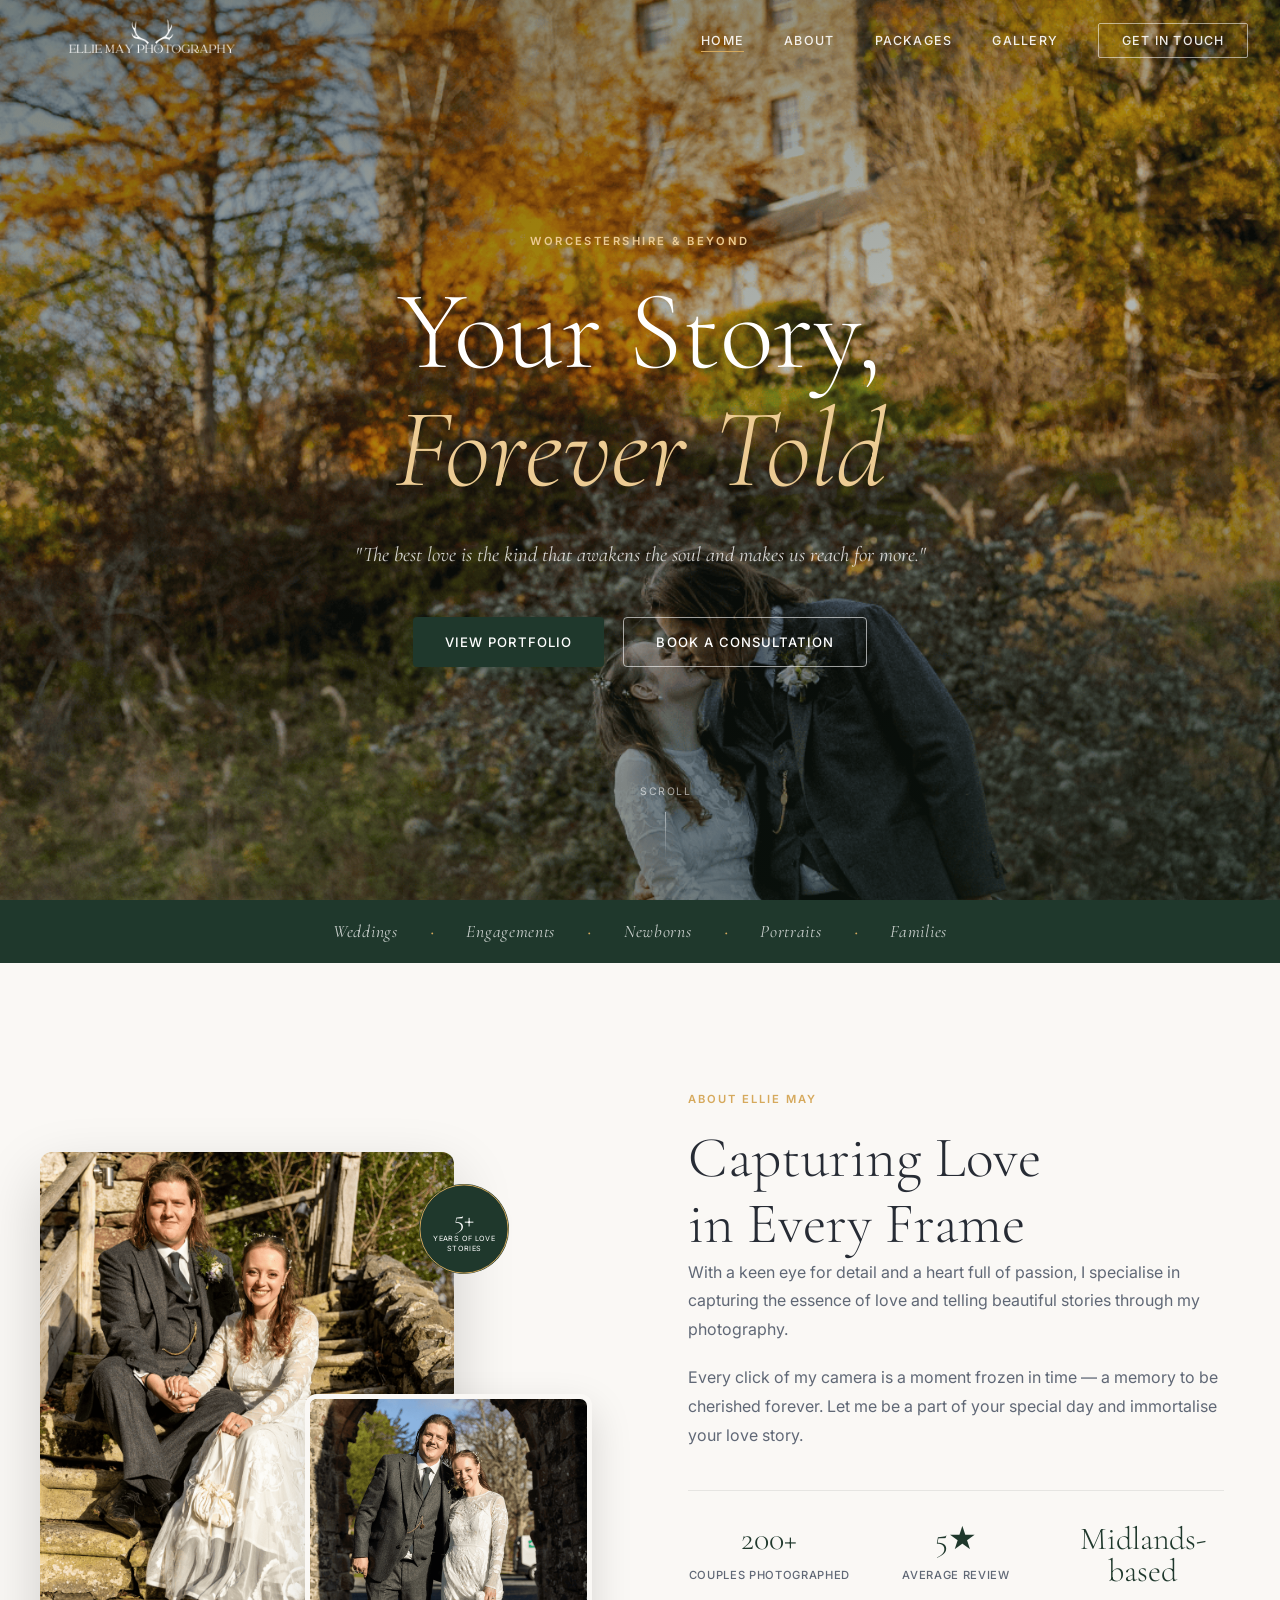
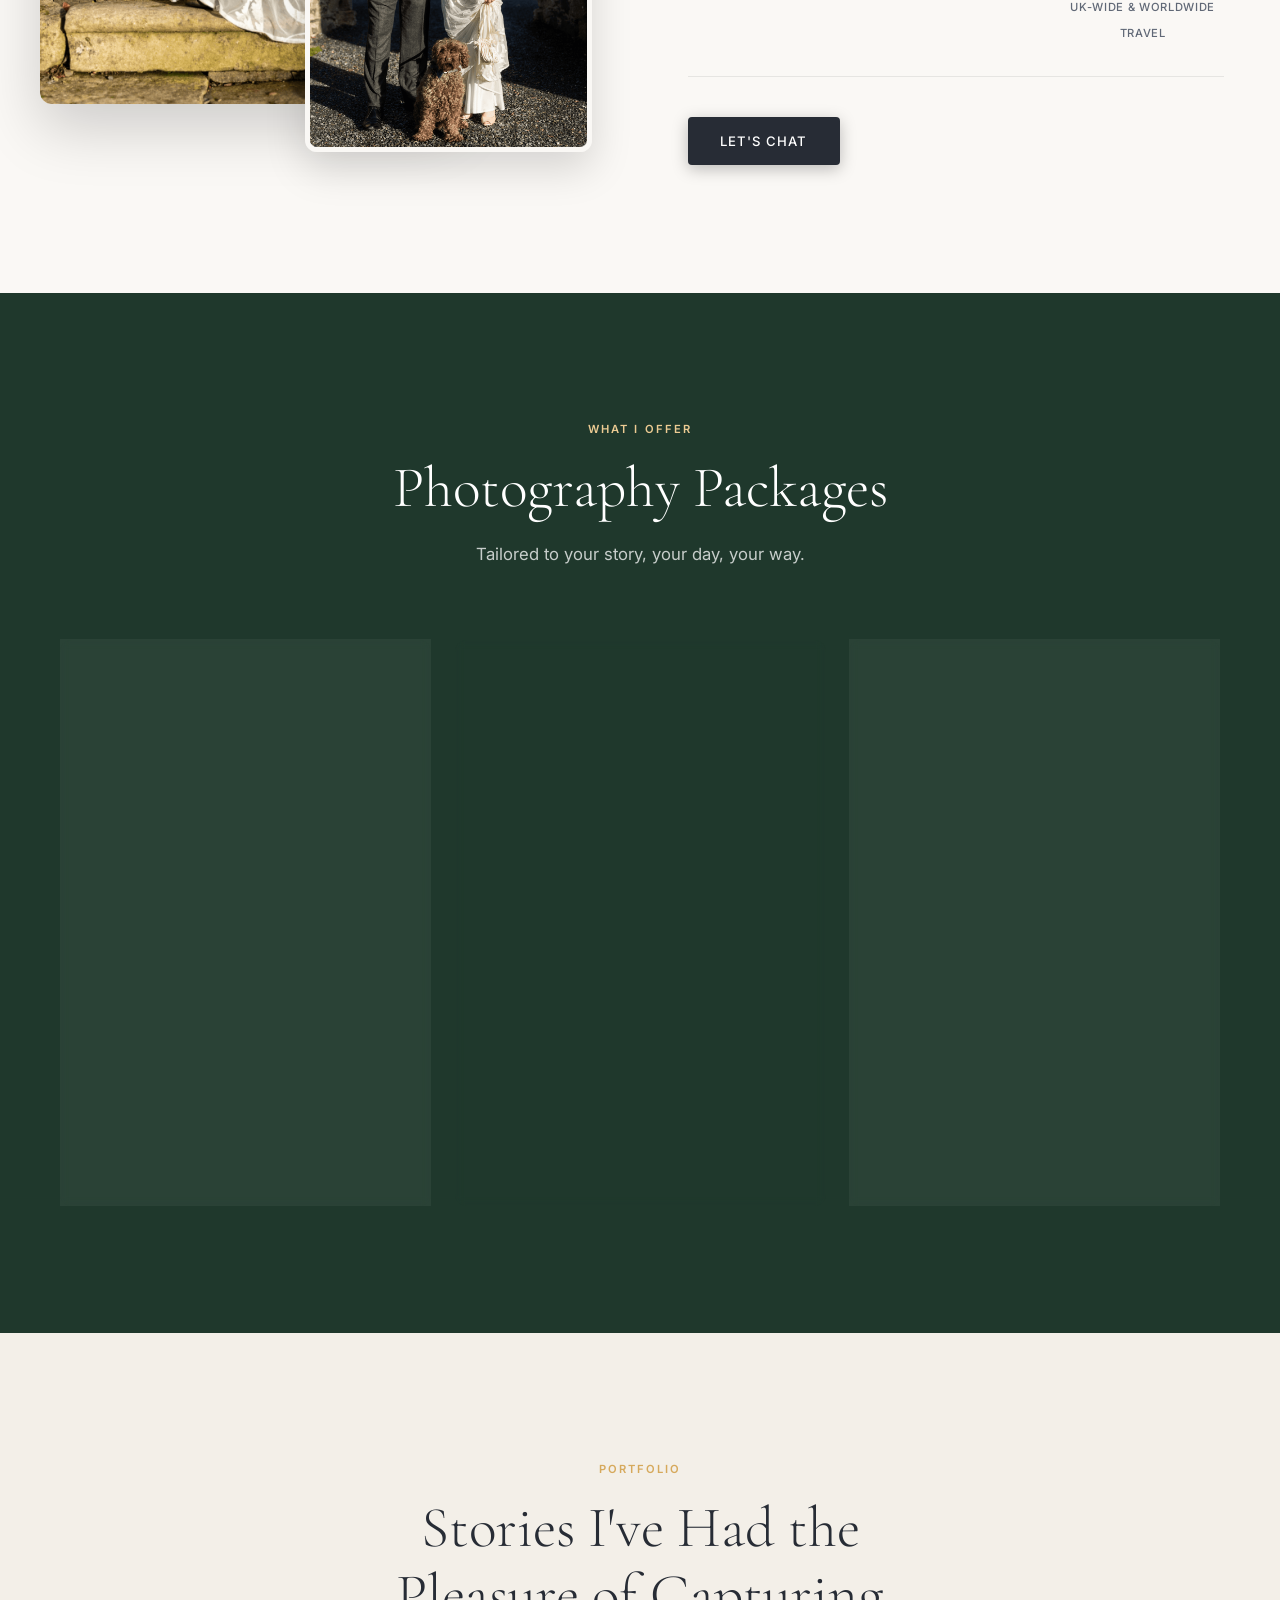
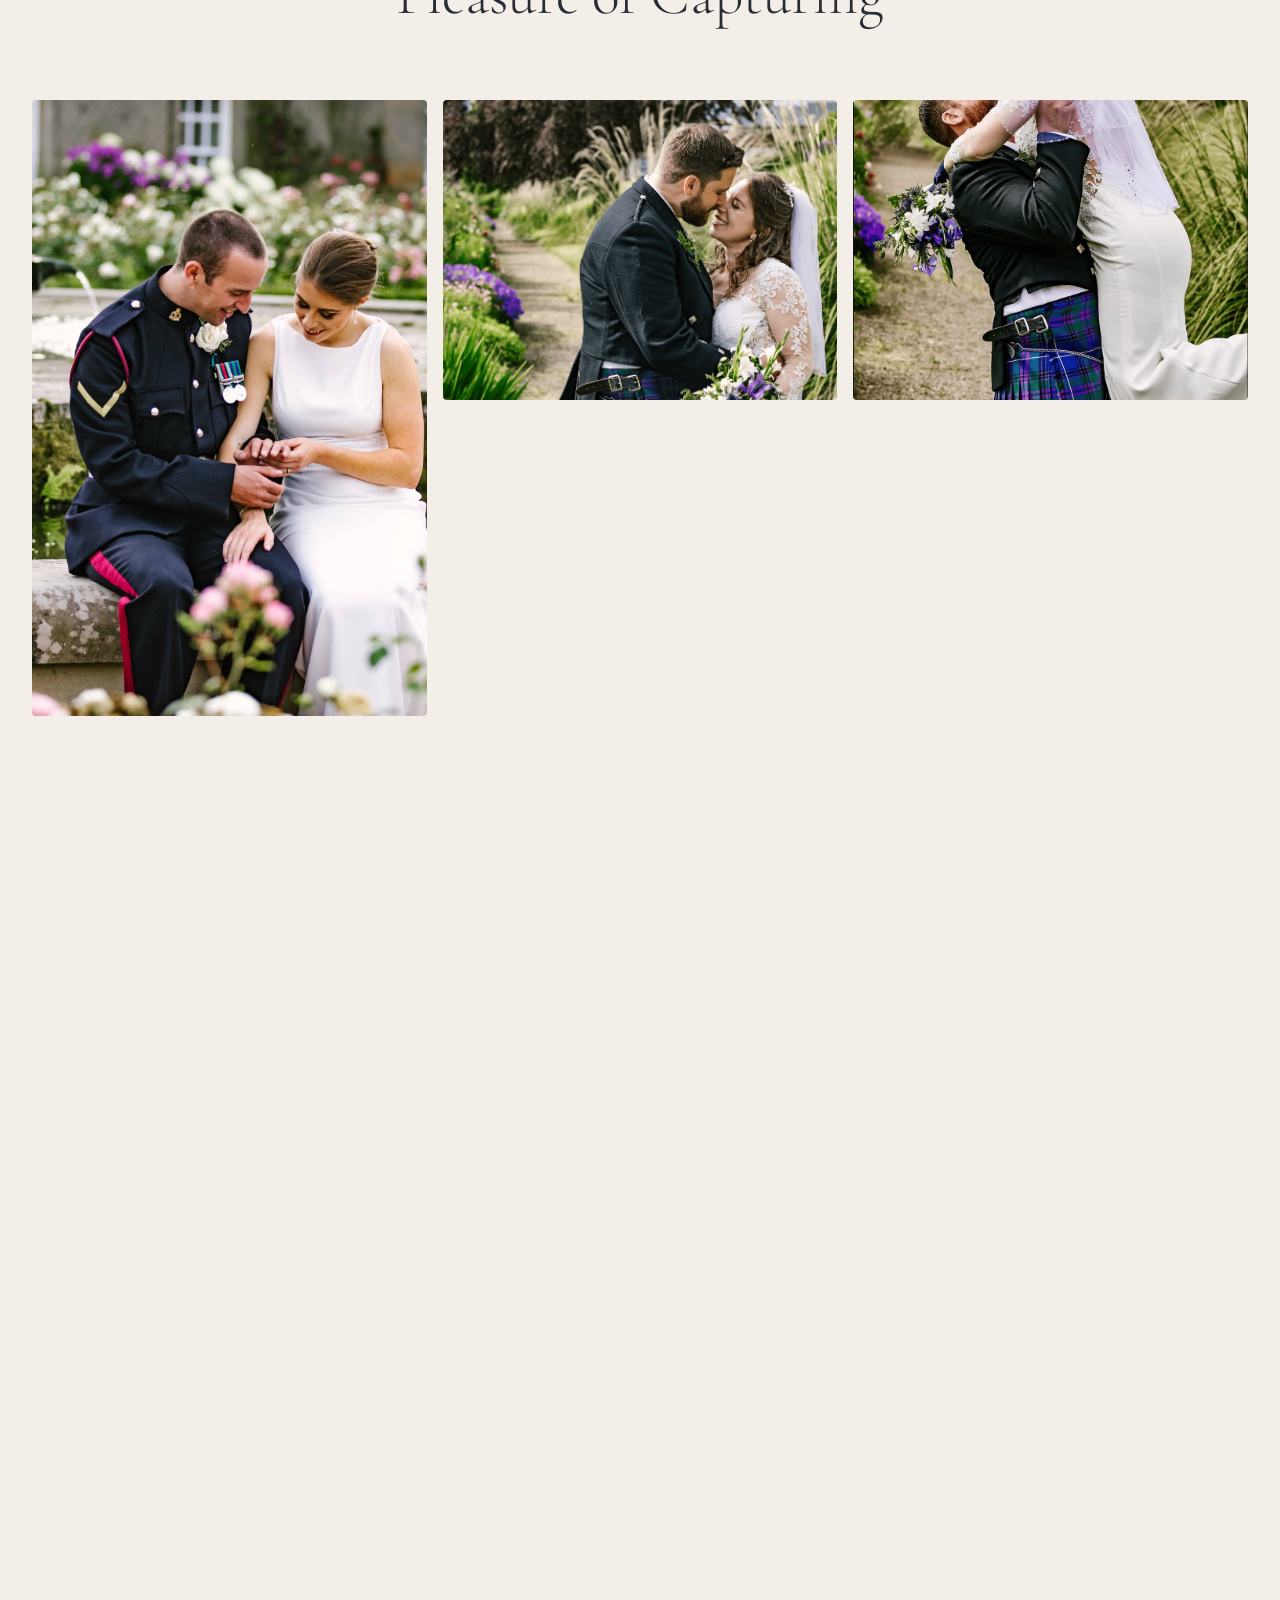
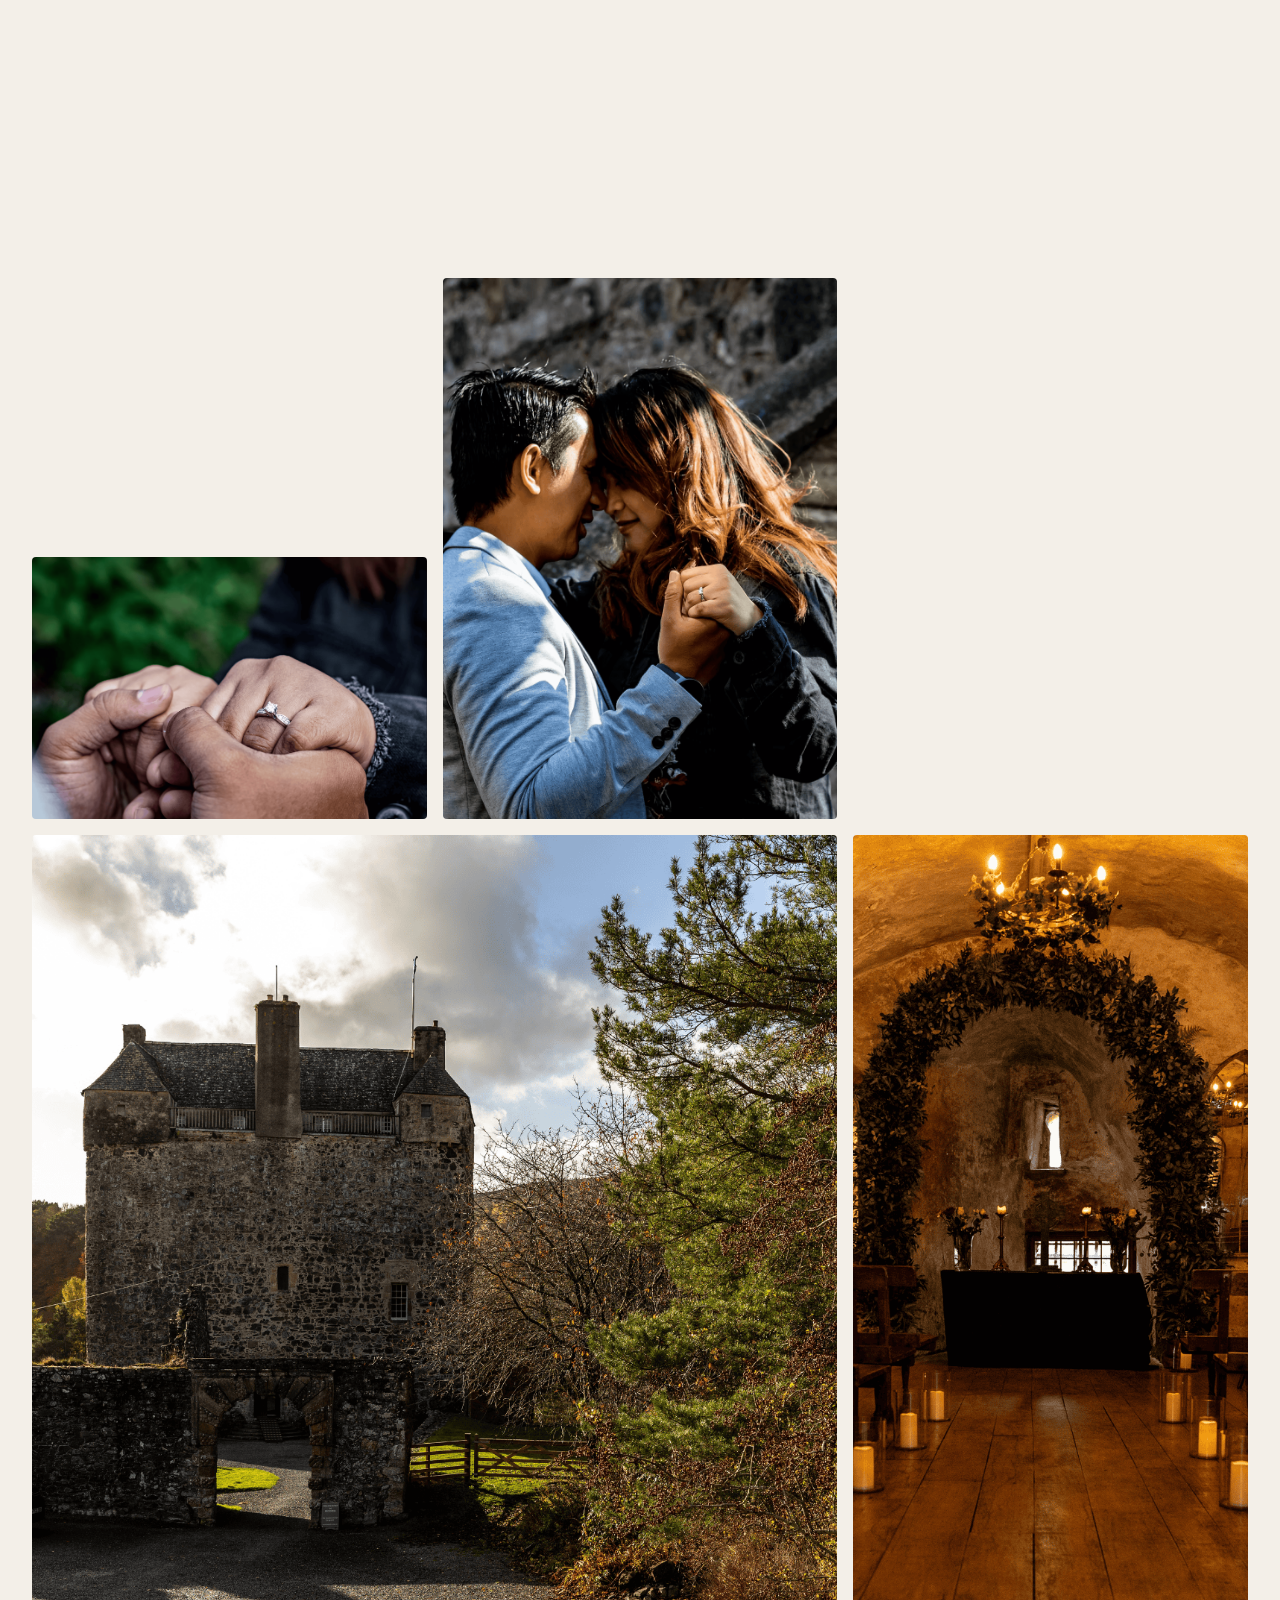
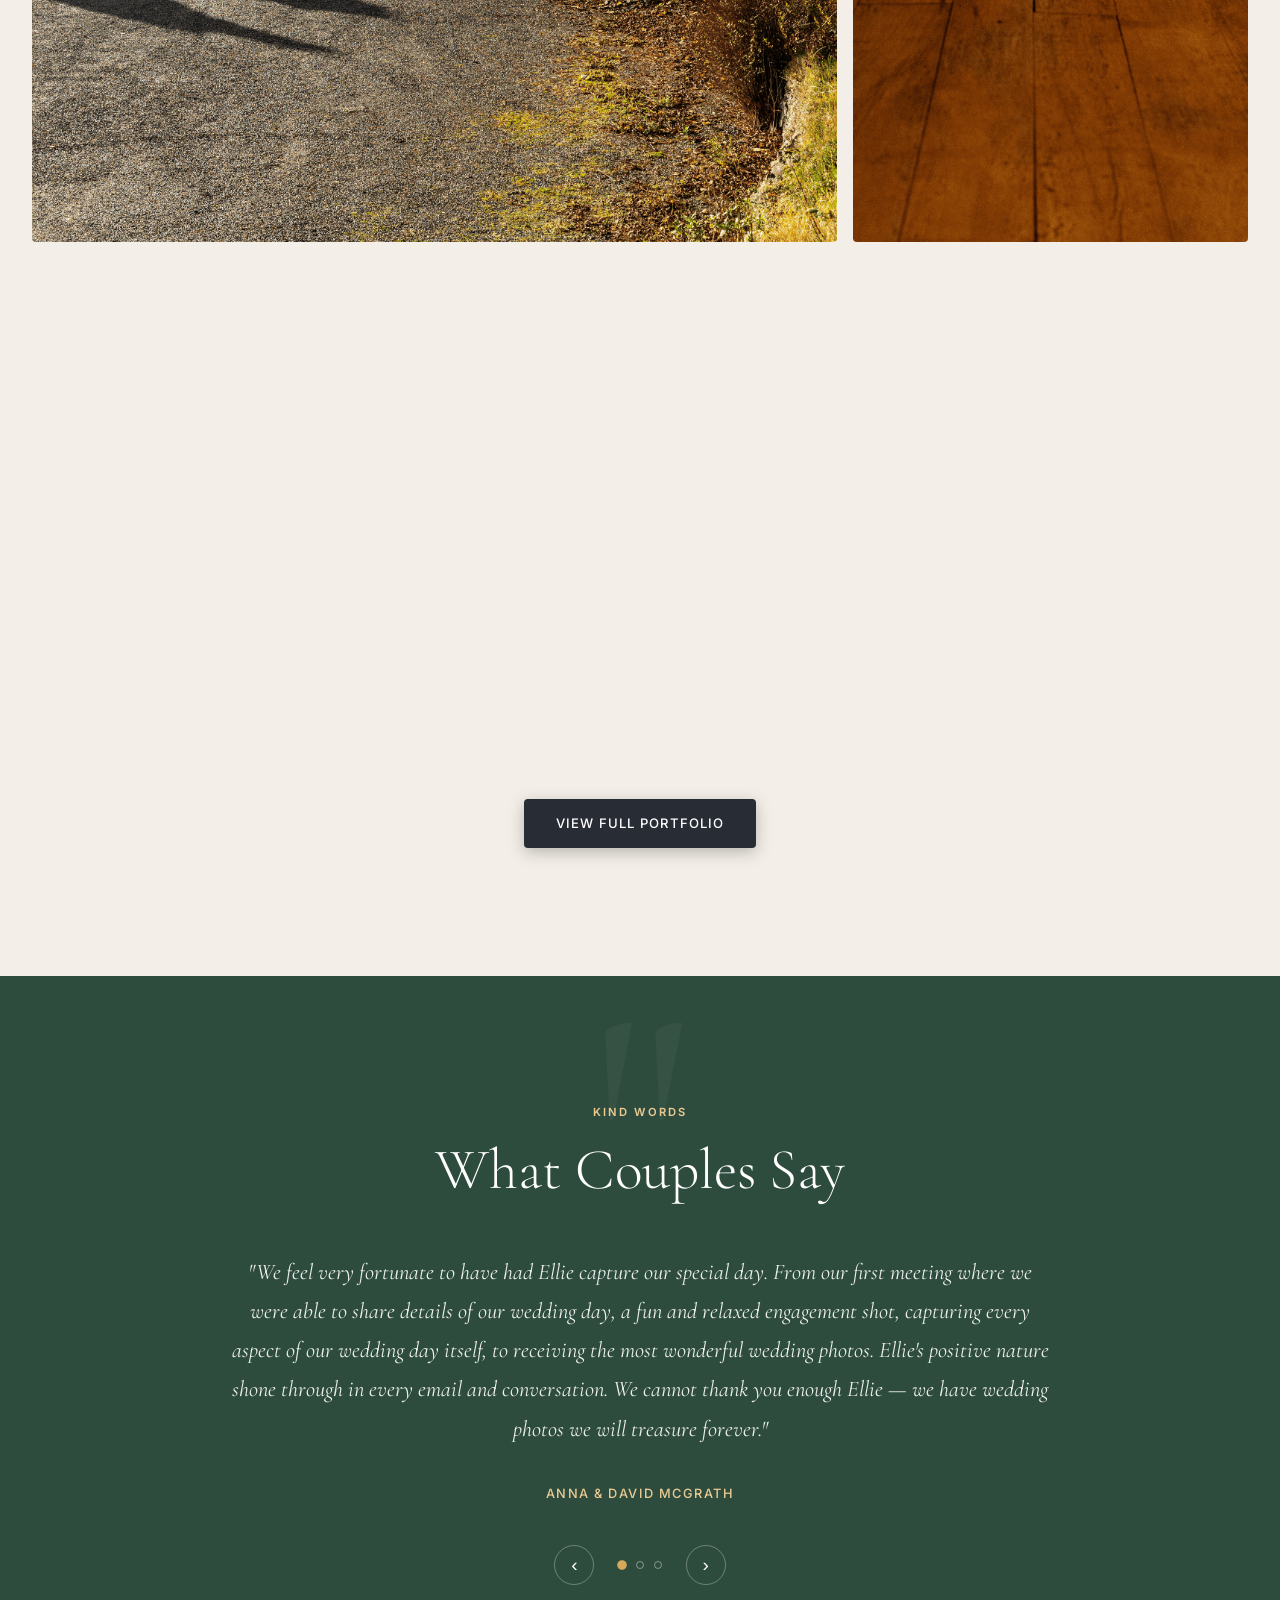
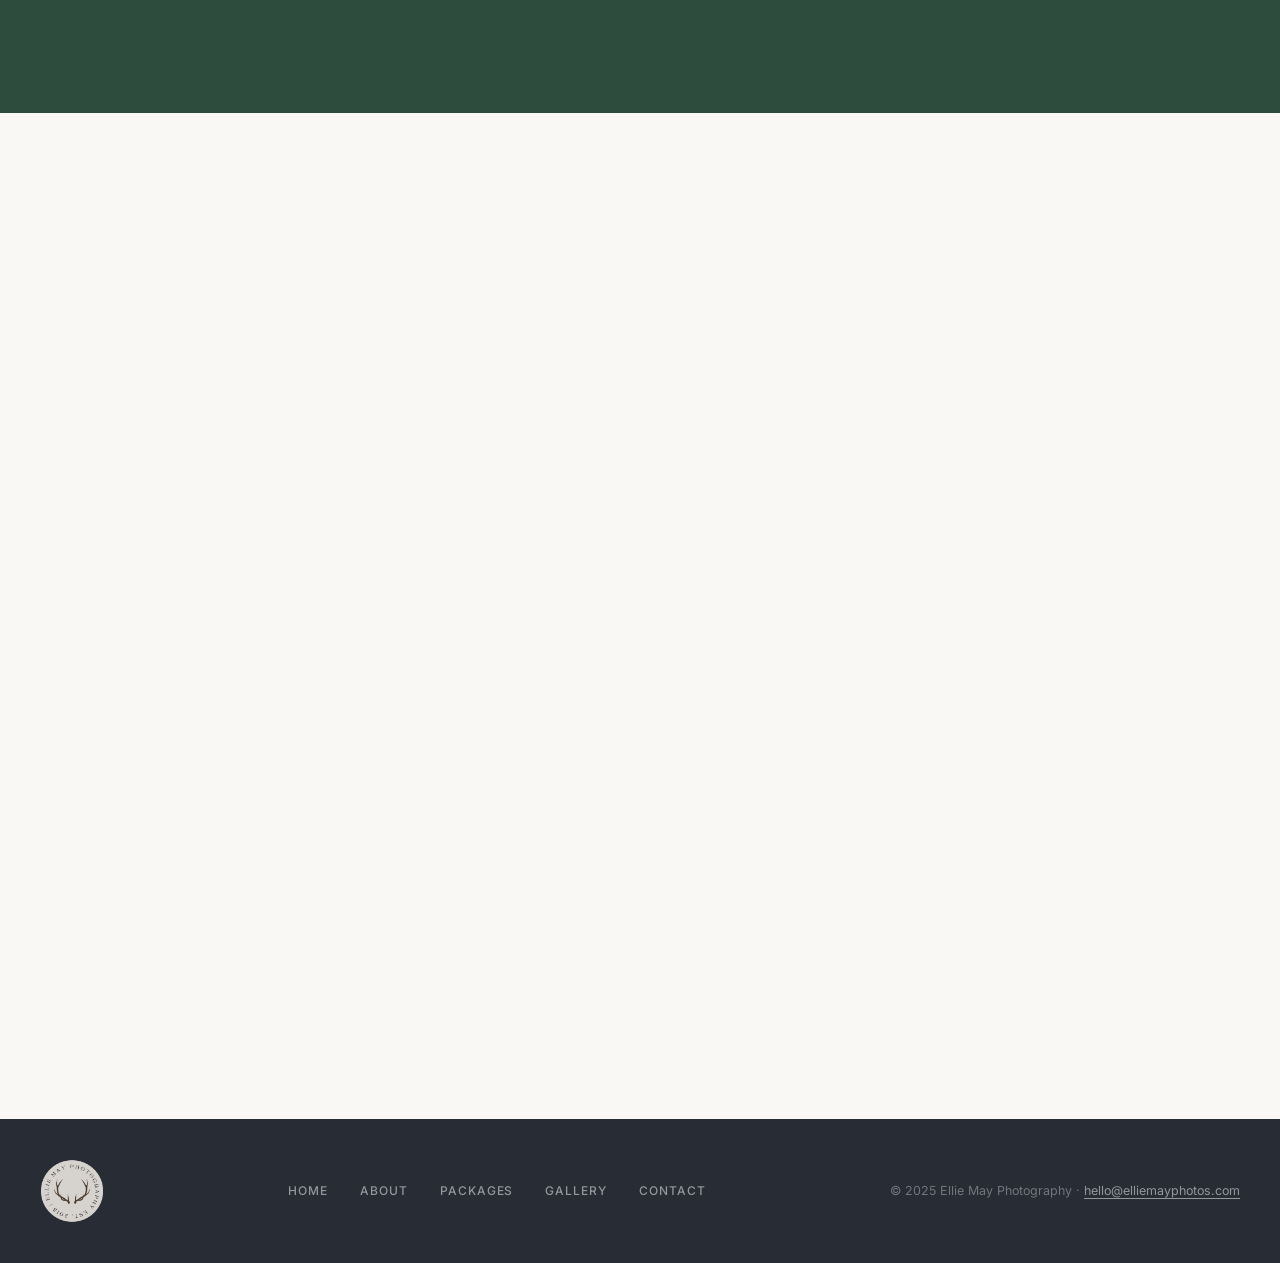
==== index.html @ e718e7f8 "Update location to Midlands-based, UK-wide and worldwide travel" ====
<!DOCTYPE html>
<html lang="en">
<head>
  <meta charset="UTF-8" />
  <meta name="viewport" content="width=device-width, initial-scale=1.0" />
  <title>Ellie May Photography | Wedding & Portrait Photographer</title>
  <meta name="description" content="Ellie May Photography — capturing timeless love stories across Worcestershire and beyond. Weddings, engagements, and newborn portraits." />
  <link rel="preconnect" href="https://fonts.googleapis.com" />
  <link rel="preconnect" href="https://fonts.gstatic.com" crossorigin />
  <link href="https://fonts.googleapis.com/css2?family=Cormorant+Garamond:ital,wght@0,300;0,400;0,500;0,600;1,300;1,400;1,600&family=Inter:wght@300;400;500;600&display=swap" rel="stylesheet" />
  <link rel="stylesheet" href="style.css" />
</head>
<body>

  <!-- ─── NAVIGATION ─────────────────────────────────────── -->
  <header class="nav-header" id="top">
    <nav class="nav-container">
      <div class="nav-logo">
        <img src="Images/ellie may photography (1).png" alt="Ellie May Photography" class="nav-logo-img" />
      </div>
      <button class="nav-toggle" id="nav-toggle" aria-label="Toggle navigation">
        <span></span><span></span><span></span>
      </button>
      <ul class="nav-links" id="nav-links">
        <li><a href="#home" class="nav-link active">Home</a></li>
        <li><a href="#about" class="nav-link">About</a></li>
        <li><a href="#packages" class="nav-link">Packages</a></li>
        <li><a href="#gallery" class="nav-link">Gallery</a></li>
        <li><a href="#contact" class="nav-link nav-cta">Get in Touch</a></li>
      </ul>
    </nav>
  </header>

  <!-- ─── HERO ──────────────────────────────────────────── -->
  <section class="hero" id="home">
    <div class="hero-image-wrap">
      <img src="Images/4.png" alt="Bride and groom sharing a kiss in front of a Worcestershire manor in autumn" class="hero-img" />
      <div class="hero-overlay"></div>
    </div>
    <div class="hero-content">
      <p class="hero-eyebrow">Worcestershire & Beyond</p>
      <h1 class="hero-title">Your Story,<br /><em>Forever Told</em></h1>
      <p class="hero-sub">"The best love is the kind that awakens the soul and makes us reach for more."</p>
      <div class="hero-actions">
        <a href="#gallery" class="btn btn-primary" id="hero-gallery-btn">View Portfolio</a>
        <a href="#contact" class="btn btn-ghost" id="hero-contact-btn">Book a Consultation</a>
      </div>
    </div>
    <div class="hero-scroll-hint" aria-hidden="true">
      <span>scroll</span>
      <div class="scroll-line"></div>
    </div>
  </section>

  <!-- ─── INTRO STRIP ────────────────────────────────────── -->
  <section class="intro-strip">
    <div class="intro-strip-inner">
      <span>Weddings</span>
      <span class="dot" aria-hidden="true">·</span>
      <span>Engagements</span>
      <span class="dot" aria-hidden="true">·</span>
      <span>Newborns</span>
      <span class="dot" aria-hidden="true">·</span>
      <span>Portraits</span>
      <span class="dot" aria-hidden="true">·</span>
      <span>Families</span>
    </div>
  </section>

  <!-- ─── ABOUT ─────────────────────────────────────────── -->
  <section class="about" id="about">
    <div class="about-grid">
      <div class="about-images">
        <div class="about-img-primary">
          <img src="Images/1.png" alt="Bride and groom sitting on rustic stone steps" />
        </div>
        <div class="about-img-secondary">
          <img src="Images/6.png" alt="Bride and groom with their dog under a stone arch" />
        </div>
        <div class="about-badge">
          <svg viewBox="0 0 100 100" class="badge-ring"><circle cx="50" cy="50" r="45" fill="none" stroke="currentColor" stroke-width="1"/></svg>
          <span class="badge-num">5+</span>
          <span class="badge-label">Years of Love Stories</span>
        </div>
      </div>
      <div class="about-text">
        <p class="section-label">About Ellie May</p>
        <h2 class="section-title">Capturing Love<br />in Every Frame</h2>
        <p class="body-text">With a keen eye for detail and a heart full of passion, I specialise in capturing the essence of love and telling beautiful stories through my photography.</p>
        <p class="body-text">Every click of my camera is a moment frozen in time — a memory to be cherished forever. Let me be a part of your special day and immortalise your love story.</p>
        <div class="about-stats">
          <div class="stat">
            <span class="stat-num">200+</span>
            <span class="stat-label">Couples Photographed</span>
          </div>
          <div class="stat">
            <span class="stat-num">5★</span>
            <span class="stat-label">Average Review</span>
          </div>
          <div class="stat">
            <span class="stat-num">Midlands-based</span>
            <span class="stat-label">UK-wide & Worldwide Travel</span>
          </div>
        </div>
        <a href="#contact" class="btn btn-dark" id="about-contact-btn">Let's Chat</a>
      </div>
    </div>
  </section>

  <!-- ─── PACKAGES ──────────────────────────────────────── -->
  <section class="packages" id="packages">
    <div class="section-header">
      <p class="section-label light">What I Offer</p>
      <h2 class="section-title light">Photography Packages</h2>
      <p class="section-sub light">Tailored to your story, your day, your way.</p>
    </div>
    <div class="packages-grid">
      <div class="package-card" id="pkg-elopement">
        <div class="pkg-icon">💍</div>
        <h3 class="pkg-title">Elopement</h3>
        <p class="pkg-desc">Intimate, adventurous, and entirely yours. Perfect for small ceremonies and micro-weddings.</p>
        <ul class="pkg-list">
          <li>Up to 4 hours coverage</li>
          <li>100+ edited images</li>
          <li>Private online gallery</li>
          <li>Print release included</li>
        </ul>
        <a href="#contact" class="btn btn-outline pkg-btn">Enquire Now</a>
      </div>
      <div class="package-card featured" id="pkg-wedding">
        <div class="pkg-badge">Most Popular</div>
        <div class="pkg-icon">💒</div>
        <h3 class="pkg-title">Full Day Wedding</h3>
        <p class="pkg-desc">From getting ready to first dance — I'll be there to capture every precious moment.</p>
        <ul class="pkg-list">
          <li>Full day coverage (8–10 hrs)</li>
          <li>400+ edited images</li>
          <li>Engagement shoot included</li>
          <li>Premium online gallery</li>
          <li>Print release included</li>
        </ul>
        <a href="#contact" class="btn btn-primary pkg-btn">Enquire Now</a>
      </div>
      <div class="package-card" id="pkg-portrait">
        <div class="pkg-icon">🌿</div>
        <h3 class="pkg-title">Portraits & Families</h3>
        <p class="pkg-desc">Engagements, newborns, family sessions — celebrating life's most beautiful chapters.</p>
        <ul class="pkg-list">
          <li>1–2 hour session</li>
          <li>60+ edited images</li>
          <li>Private online gallery</li>
          <li>Print release included</li>
        </ul>
        <a href="#contact" class="btn btn-outline pkg-btn">Enquire Now</a>
      </div>
    </div>
  </section>

  <!-- ─── GALLERY ───────────────────────────────────────── -->
  <section class="gallery-section" id="gallery">
    <div class="section-header">
      <p class="section-label">Portfolio</p>
      <h2 class="section-title">Stories I've Had the<br />Pleasure of Capturing</h2>
    </div>
    <div class="gallery-grid">
      <div class="gallery-item tall" id="gal-1">
        <img src="Images/Anna and David-1228.jpg" alt="Anna &amp; David — Military wedding by rose garden fountain" loading="lazy" />
        <div class="gallery-overlay">
          <span class="gallery-category">Wedding</span>
          <p class="gallery-name">Anna &amp; David</p>
        </div>
      </div>
      <div class="gallery-item" id="gal-2">
        <img src="Images/Screenshot 2026-06-08 at 13.05.10.png" alt="Bride and groom sharing a tender moment in a Scottish flower garden" loading="lazy" />
        <div class="gallery-overlay">
          <span class="gallery-category">Wedding</span>
          <p class="gallery-name">Scottish Garden</p>
        </div>
      </div>
      <div class="gallery-item" id="gal-3">
        <img src="Images/Screenshot 2026-06-08 at 13.05.45.png" alt="Groom in tartan kilt lifts bride for a kiss along a garden path" loading="lazy" />
        <div class="gallery-overlay">
          <span class="gallery-category">Wedding</span>
          <p class="gallery-name">Scottish Kilt Wedding</p>
        </div>
      </div>
      <div class="gallery-item wide" id="gal-4">
        <img src="Images/Screenshot 2026-06-08 at 13.01.54_1.png" alt="Military bride and groom walk through a bubble send-off surrounded by cheering guests" loading="lazy" />
        <div class="gallery-overlay">
          <span class="gallery-category">Wedding</span>
          <p class="gallery-name">The Grand Exit</p>
        </div>
      </div>
      <div class="gallery-item" id="gal-5">
        <img src="Images/Screenshot 2026-06-08 at 13.05.37.png" alt="Military groom kisses bride against a sandstone pillar" loading="lazy" />
        <div class="gallery-overlay">
          <span class="gallery-category">Wedding</span>
          <p class="gallery-name">First Kiss</p>
        </div>
      </div>
      <div class="gallery-item tall" id="gal-7">
        <img src="Images/Screenshot 2026-06-08 at 13.06.15.png" alt="Bride and groom share a laugh in a rustic bohemian outdoor venue" loading="lazy" />
        <div class="gallery-overlay">
          <span class="gallery-category">Wedding</span>
          <p class="gallery-name">Bohemian Celebration</p>
        </div>
      </div>
      <div class="gallery-item" id="gal-8">
        <img src="Images/Screenshot 2026-06-08 at 13.05.00.png" alt="Couple embracing and laughing together on a sunny coastal beach" loading="lazy" />
        <div class="gallery-overlay">
          <span class="gallery-category">Engagement</span>
          <p class="gallery-name">Beach Shoot</p>
        </div>
      </div>
      <div class="gallery-item" id="gal-9">
        <img src="Images/Screenshot 2026-06-08 at 13.05.23.png" alt="Couple sitting together laughing in purple Scottish heather on a hillside" loading="lazy" />
        <div class="gallery-overlay">
          <span class="gallery-category">Engagement</span>
          <p class="gallery-name">Highland Heather</p>
        </div>
      </div>
      <div class="gallery-item wide" id="gal-10">
        <img src="Images/Screenshot 2026-06-08 at 13.06.42.png" alt="Grand baroque manor house with blue shutters and ornate stone arches" loading="lazy" />
        <div class="gallery-overlay">
          <span class="gallery-category">Venue</span>
          <p class="gallery-name">Mediterranean Manor</p>
        </div>
      </div>
      <div class="gallery-item" id="gal-11">
        <img src="Images/Screenshot 2026-06-08 at 13.06.53.png" alt="Smiling bride and groom posing together by an ornate stone fountain" loading="lazy" />
        <div class="gallery-overlay">
          <span class="gallery-category">Wedding</span>
          <p class="gallery-name">Destination Wedding</p>
        </div>
      </div>
      <div class="gallery-item" id="gal-12">
        <img src="Images/Screenshot 2026-06-08 at 13.05.59.png" alt="Couple sitting close together in golden meadow grass at sunset" loading="lazy" />
        <div class="gallery-overlay">
          <span class="gallery-category">Engagement</span>
          <p class="gallery-name">Golden Hour</p>
        </div>
      </div>
      <div class="gallery-item tall" id="gal-13">
        <img src="Images/Screenshot 2026-06-08 at 13.06.22.png" alt="Engaged couple close together in front of ancient castle stonework" loading="lazy" />
        <div class="gallery-overlay">
          <span class="gallery-category">Engagement</span>
          <p class="gallery-name">Castle Engagement</p>
        </div>
      </div>
      <div class="gallery-item" id="gal-14">
        <img src="Images/Anna and David-1241.jpg" alt="Close-up of bride and groom's hands and wedding rings — military wedding" loading="lazy" />
        <div class="gallery-overlay">
          <span class="gallery-category">Details</span>
          <p class="gallery-name">Anna &amp; David — The Rings</p>
        </div>
      </div>
      <div class="gallery-item" id="gal-15">
        <img src="Images/Screenshot 2026-06-08 at 13.06.35.png" alt="Close-up of couple holding hands with a sparkling diamond engagement ring" loading="lazy" />
        <div class="gallery-overlay">
          <span class="gallery-category">Details</span>
          <p class="gallery-name">The Ring</p>
        </div>
      </div>
      <div class="gallery-item wide" id="gal-16">
        <img src="Images/7.png" alt="Scottish castle surrounded by autumn woodland in soft golden light" loading="lazy" />
        <div class="gallery-overlay">
          <span class="gallery-category">Venue</span>
          <p class="gallery-name">Scottish Castle</p>
        </div>
      </div>
      <div class="gallery-item" id="gal-17">
        <img src="Images/5.png" alt="Candlelit ceremony hall with stone vaulted ceiling and flower arrangements" loading="lazy" />
        <div class="gallery-overlay">
          <span class="gallery-category">Venue</span>
          <p class="gallery-name">Castle Ceremony</p>
        </div>
      </div>
      <div class="gallery-item" id="gal-18">
        <img src="Images/3.png" alt="Tiered wedding cake decorated with fresh flowers and greenery" loading="lazy" />
        <div class="gallery-overlay">
          <span class="gallery-category">Details</span>
          <p class="gallery-name">Wedding Cake</p>
        </div>
      </div>
      <div class="gallery-item" id="gal-19">
        <img src="Images/2.png" alt="Bride's lace wedding dress hanging in a warmly-lit room" loading="lazy" />
        <div class="gallery-overlay">
          <span class="gallery-category">Details</span>
          <p class="gallery-name">The Dress</p>
        </div>
      </div>
      <div class="gallery-item" id="gal-20">
        <img src="Images/Anna and David-0698.jpg" alt="Anna &amp; David — military wedding bridal bouquet detail" loading="lazy" />
        <div class="gallery-overlay">
          <span class="gallery-category">Details</span>
          <p class="gallery-name">Anna &amp; David</p>
        </div>
      </div>
    </div>
    <div class="gallery-cta">
      <a href="#contact" class="btn btn-dark" id="gallery-cta-btn">View Full Portfolio</a>
    </div>
  </section>

  <!-- ─── TESTIMONIALS ──────────────────────────────────── -->
  <section class="testimonials" id="testimonials">
    <div class="testimonials-inner">
      <p class="section-label light">Kind Words</p>
      <h2 class="section-title light">What Couples Say</h2>
      <div class="testimonial-track" id="testimonial-track">
        <div class="testimonial-slide active" id="testimonial-1">
          <blockquote>
            "We feel very fortunate to have had Ellie capture our special day. From our first meeting where we were able to share details of our wedding day, a fun and relaxed engagement shot, capturing every aspect of our wedding day itself, to receiving the most wonderful wedding photos. Ellie's positive nature shone through in every email and conversation. We cannot thank you enough Ellie — we have wedding photos we will treasure forever."
          </blockquote>
          <cite>Anna &amp; David McGrath</cite>
        </div>
        <div class="testimonial-slide" id="testimonial-2">
          <blockquote>
            "Amazing photos taken on our wedding day! Ellie made us feel so comfortable in front of the camera and the results were absolutely stunning. Every shot was perfectly captured with such talent and care."
          </blockquote>
          <cite>Charlotte &amp; Mark Peskett</cite>
        </div>
        <div class="testimonial-slide" id="testimonial-3">
          <blockquote>
            "Ellie was absolutely wonderful to work with. She captured our engagement session beautifully and had such a natural ability to make us feel relaxed and at ease. The photos were breathtaking!"
          </blockquote>
          <cite>Mario &amp; Diana</cite>
        </div>
      </div>
      <div class="testimonial-controls">
        <button class="t-btn" id="t-prev" aria-label="Previous testimonial">‹</button>
        <div class="t-dots">
          <button class="t-dot active" id="dot-0" aria-label="Testimonial 1"></button>
          <button class="t-dot" id="dot-1" aria-label="Testimonial 2"></button>
          <button class="t-dot" id="dot-2" aria-label="Testimonial 3"></button>
        </div>
        <button class="t-btn" id="t-next" aria-label="Next testimonial">›</button>
      </div>
    </div>
  </section>

  <!-- ─── CONTACT ───────────────────────────────────────── -->
  <section class="contact" id="contact">
    <div class="contact-grid">
      <div class="contact-info">
        <p class="section-label">Get in Touch</p>
        <h2 class="section-title">Let's Create<br />Something Beautiful</h2>
        <p class="body-text">Whether you're planning your dream wedding, an intimate elopement, or a family portrait session, I'd love to hear from you. Drop me a message and let's start planning.</p>
        <div class="contact-details">
          <a href="mailto:hello@elliemayphotos.com" class="contact-item" id="contact-email">
            <span class="contact-icon">✉</span>
            hello@elliemayphotos.com
          </a>
          <a href="tel:07579032450" class="contact-item" id="contact-phone">
            <span class="contact-icon">✆</span>
            07579 032 450
          </a>
          <div class="contact-item">
            <span class="contact-icon">◎</span>
            Midlands-based · Covering all of the UK · Available to travel worldwide
          </div>
        </div>
        <div class="social-links">
          <a href="#" class="social-link" id="social-instagram" aria-label="Instagram">
            <svg viewBox="0 0 24 24" fill="none" stroke="currentColor" stroke-width="1.5"><rect x="2" y="2" width="20" height="20" rx="5"/><circle cx="12" cy="12" r="5"/><circle cx="17.5" cy="6.5" r="1" fill="currentColor" stroke="none"/></svg>
          </a>
          <a href="#" class="social-link" id="social-facebook" aria-label="Facebook">
            <svg viewBox="0 0 24 24" fill="none" stroke="currentColor" stroke-width="1.5"><path d="M18 2h-3a5 5 0 0 0-5 5v3H7v4h3v8h4v-8h3l1-4h-4V7a1 1 0 0 1 1-1h3z"/></svg>
          </a>
        </div>
      </div>
      <div data-fs-success class="fs-success">
        <div class="fs-success-icon">✓</div>
        <h3 class="fs-success-title">Message Received!</h3>
        <p class="fs-success-msg">Thank you for getting in touch — I'll be back to you within 48 hours. Can't wait to hear about your day!</p>
      </div>
      <div data-fs-error class="fs-error-global"></div>

      <form class="contact-form" id="contact-form">
        <div class="form-row">
          <div class="form-group">
            <label for="first-name">First Name</label>
            <input type="text" id="first-name" name="first-name" placeholder="Ellie" required data-fs-field />
          </div>
          <div class="form-group">
            <label for="last-name">Last Name</label>
            <input type="text" id="last-name" name="last-name" placeholder="May" required data-fs-field />
          </div>
        </div>
        <div class="form-group">
          <label for="email">Email Address</label>
          <input type="email" id="email" name="email" placeholder="hello@yourname.com" required data-fs-field />
          <span data-fs-error="email" class="fs-field-error"></span>
        </div>
        <div class="form-group">
          <label for="shoot-type">What are you looking for?</label>
          <select id="shoot-type" name="shoot-type">
            <option value="">Select a package…</option>
            <option value="wedding">Wedding Photography</option>
            <option value="elopement">Elopement</option>
            <option value="engagement">Engagement Shoot</option>
            <option value="newborn">Newborn / Family</option>
            <option value="portrait">Portraits</option>
          </select>
        </div>
        <div class="form-group">
          <label for="date">Wedding / Session Date</label>
          <input type="date" id="date" name="date" />
        </div>
        <div class="form-group">
          <label for="message">Tell me about your day</label>
          <textarea id="message" name="message" rows="5" placeholder="Tell me about your vision, venue, and anything else you'd like me to know…" data-fs-field></textarea>
          <span data-fs-error="message" class="fs-field-error"></span>
        </div>
        <button type="submit" class="btn btn-primary full-width" id="submit-btn" data-fs-submit-btn>Send Message</button>
      </form>
    </div>
  </section>

  <!-- ─── FOOTER ────────────────────────────────────────── -->
  <footer class="footer">
    <div class="footer-inner">
      <div class="footer-logo">
        <img src="Images/Ellie-May-Photos-Logo-Circle.png" alt="Ellie May Photography" class="footer-logo-img" />
      </div>
      <nav class="footer-nav" aria-label="Footer navigation">
        <a href="#home">Home</a>
        <a href="#about">About</a>
        <a href="#packages">Packages</a>
        <a href="#gallery">Gallery</a>
        <a href="#contact">Contact</a>
      </nav>
      <p class="footer-copy">© 2025 Ellie May Photography · <a href="mailto:hello@elliemayphotos.com">hello@elliemayphotos.com</a></p>
    </div>
  </footer>

  <script src="main.js"></script>


</body>
</html>
---- style.css ----
/* ═══════════════════════════════════════════════════════
   ELLIE MAY PHOTOGRAPHY — MODERNISED DESIGN
   Design System & Styles
═══════════════════════════════════════════════════════ */

/* ─── DESIGN TOKENS ────────────────────────────────────── */
:root {
  --forest:      hsl(152, 29%, 17%);   /* Deep forest green */
  --forest-mid:  hsl(152, 25%, 24%);
  --forest-light:hsl(152, 20%, 32%);
  --cream:       hsl(42, 35%, 97%);
  --cream-warm:  hsl(38, 30%, 93%);
  --blush:       hsl(10, 35%, 88%);
  --gold:        hsl(38, 60%, 60%);
  --gold-light:  hsl(38, 70%, 75%);
  --charcoal:    hsl(220, 15%, 18%);
  --text-main:   hsl(220, 12%, 22%);
  --text-soft:   hsl(220, 10%, 42%);
  --white:       #ffffff;
  
  --font-serif: 'Cormorant Garamond', Georgia, serif;
  --font-sans:  'Inter', system-ui, sans-serif;
  
  --ease-smooth: cubic-bezier(0.4, 0, 0.2, 1);
  --ease-bounce: cubic-bezier(0.34, 1.56, 0.64, 1);
  
  --nav-h: 80px;
  --radius: 4px;
  --radius-lg: 12px;
}

/* ─── RESET & BASE ──────────────────────────────────────── */
*, *::before, *::after { box-sizing: border-box; margin: 0; padding: 0; }

html {
  scroll-behavior: smooth;
  font-size: 16px;
}

body {
  font-family: var(--font-sans);
  color: var(--text-main);
  background: var(--cream);
  overflow-x: hidden;
  line-height: 1.6;
}

img {
  display: block;
  width: 100%;
  height: 100%;
  object-fit: cover;
}

a { text-decoration: none; color: inherit; }

ul { list-style: none; }

/* ─── SCROLLBAR ─────────────────────────────────────────── */
::-webkit-scrollbar { width: 6px; }
::-webkit-scrollbar-track { background: var(--cream); }
::-webkit-scrollbar-thumb { background: var(--forest-light); border-radius: 3px; }

/* ─── TYPOGRAPHY ────────────────────────────────────────── */
.section-label {
  font-family: var(--font-sans);
  font-size: 0.7rem;
  font-weight: 600;
  letter-spacing: 0.18em;
  text-transform: uppercase;
  color: var(--gold);
  display: block;
  margin-bottom: 1rem;
}
.section-label.light { color: var(--gold-light); }

.section-title {
  font-family: var(--font-serif);
  font-size: clamp(2.2rem, 5vw, 3.6rem);
  font-weight: 300;
  line-height: 1.15;
  color: var(--charcoal);
}
.section-title.light { color: var(--white); }
.section-title em { font-style: italic; color: var(--forest-light); }

.section-sub {
  margin-top: 1.2rem;
  font-size: 1.05rem;
  color: var(--text-soft);
}
.section-sub.light { color: rgba(255,255,255,0.75); }

.body-text {
  font-size: 1rem;
  color: var(--text-soft);
  line-height: 1.8;
  margin-bottom: 1.2rem;
}

/* ─── BUTTONS ───────────────────────────────────────────── */
.btn {
  display: inline-flex;
  align-items: center;
  gap: 0.5rem;
  padding: 0.85rem 2rem;
  font-family: var(--font-sans);
  font-size: 0.82rem;
  font-weight: 500;
  letter-spacing: 0.08em;
  text-transform: uppercase;
  border: none;
  cursor: pointer;
  border-radius: var(--radius);
  transition: all 0.3s var(--ease-smooth);
  white-space: nowrap;
}

.btn-primary {
  background: var(--forest);
  color: var(--white);
  box-shadow: 0 4px 20px rgba(27, 60, 42, 0.35);
}
.btn-primary:hover {
  background: var(--forest-mid);
  transform: translateY(-2px);
  box-shadow: 0 8px 28px rgba(27, 60, 42, 0.45);
}

.btn-ghost {
  background: transparent;
  color: var(--white);
  border: 1.5px solid rgba(255,255,255,0.6);
  backdrop-filter: blur(8px);
}
.btn-ghost:hover {
  background: rgba(255,255,255,0.12);
  border-color: var(--white);
  transform: translateY(-2px);
}

.btn-dark {
  background: var(--charcoal);
  color: var(--white);
  box-shadow: 0 4px 16px rgba(0,0,0,0.25);
}
.btn-dark:hover {
  background: var(--forest);
  transform: translateY(-2px);
  box-shadow: 0 8px 24px rgba(27, 60, 42, 0.4);
}

.btn-outline {
  background: transparent;
  color: var(--forest);
  border: 1.5px solid var(--forest);
}
.btn-outline:hover {
  background: var(--forest);
  color: var(--white);
  transform: translateY(-2px);
}

.full-width { width: 100%; justify-content: center; }

/* ─── NAVIGATION ────────────────────────────────────────── */
.nav-header {
  position: fixed;
  top: 0; left: 0; right: 0;
  z-index: 1000;
  height: var(--nav-h);
  transition: background 0.4s var(--ease-smooth), box-shadow 0.4s var(--ease-smooth);
}
.nav-header.scrolled {
  background: rgba(250, 247, 242, 0.96);
  backdrop-filter: blur(12px);
  -webkit-backdrop-filter: blur(12px);
  box-shadow: 0 1px 0 rgba(0,0,0,0.08), 0 4px 20px rgba(0,0,0,0.06);
}
.nav-header.scrolled .logo-text,
.nav-header.scrolled .antler-icon { color: var(--forest); }
.nav-header.scrolled .nav-link { color: var(--text-main); }
.nav-header.scrolled .nav-link:hover { color: var(--forest); }
.nav-header.scrolled .nav-cta {
  background: var(--forest);
  color: var(--white) !important;
  border-color: var(--forest);
}

.nav-container {
  max-width: 1280px;
  margin: 0 auto;
  padding: 0 2rem;
  height: 100%;
  display: flex;
  align-items: center;
  justify-content: space-between;
}

.nav-logo {
  display: flex;
  align-items: center;
  gap: 0.85rem;
  color: var(--white);
  text-decoration: none;
}

.antler-icon {
  width: 36px;
  height: 28px;
  color: inherit;
  transition: color 0.3s;
}
.antler-icon.small { width: 28px; height: 21px; }

.logo-text {
  font-family: var(--font-serif);
  font-size: 1.3rem;
  font-weight: 400;
  letter-spacing: 0.04em;
  color: var(--white);
  transition: color 0.3s;
}

/* Real logo image in the nav — transparent PNG */
.nav-logo-img {
  height: 42px;
  width: auto;
  display: block;
  /* White logo over the dark hero image */
  filter: brightness(0) invert(1);
  transition: filter 0.4s var(--ease-smooth);
}
/* Natural dark logo on the light cream scrolled nav */
.nav-header.scrolled .nav-logo-img {
  filter: none;
}

.nav-links {
  display: flex;
  align-items: center;
  gap: 2.5rem;
}

.nav-link {
  font-family: var(--font-sans);
  font-size: 0.78rem;
  font-weight: 500;
  letter-spacing: 0.1em;
  text-transform: uppercase;
  color: rgba(255,255,255,0.9);
  transition: color 0.25s;
  position: relative;
}
.nav-link::after {
  content: '';
  position: absolute;
  bottom: -4px; left: 0;
  width: 0; height: 1.5px;
  background: var(--gold);
  transition: width 0.3s var(--ease-smooth);
}
.nav-link:hover::after,
.nav-link.active::after { width: 100%; }

.nav-cta {
  padding: 0.55rem 1.4rem;
  border: 1.5px solid rgba(255,255,255,0.55);
  border-radius: 2px;
  transition: all 0.3s;
}
.nav-cta:hover {
  background: rgba(255,255,255,0.12);
  border-color: var(--white);
}
.nav-cta::after { display: none; }

.nav-toggle {
  display: none;
  flex-direction: column;
  gap: 5px;
  background: none;
  border: none;
  cursor: pointer;
  padding: 0.5rem;
}
.nav-toggle span {
  display: block;
  width: 26px; height: 1.5px;
  background: var(--white);
  border-radius: 2px;
  transition: all 0.3s;
}

/* ─── HERO ──────────────────────────────────────────────── */
.hero {
  position: relative;
  height: 100dvh;
  min-height: 600px;
  display: flex;
  align-items: center;
  justify-content: center;
  overflow: hidden;
}

.hero-image-wrap {
  position: absolute;
  inset: 0;
}

.hero-img {
  width: 100%; height: 100%;
  object-fit: cover;
  object-position: center 30%;
  transform: scale(1.04);
  transition: transform 8s ease-out;
}
.hero.loaded .hero-img { transform: scale(1); }

.hero-overlay {
  position: absolute;
  inset: 0;
  background: linear-gradient(
    160deg,
    rgba(10, 24, 17, 0.55) 0%,
    rgba(10, 24, 17, 0.3) 50%,
    rgba(10, 24, 17, 0.65) 100%
  );
}

.hero-content {
  position: relative;
  z-index: 2;
  text-align: center;
  padding: 0 2rem;
  max-width: 820px;
  animation: heroFadeUp 1.2s var(--ease-smooth) 0.2s both;
}

.hero-eyebrow {
  font-family: var(--font-sans);
  font-size: 0.7rem;
  font-weight: 600;
  letter-spacing: 0.22em;
  text-transform: uppercase;
  color: var(--gold-light);
  margin-bottom: 1.4rem;
}

.hero-title {
  font-family: var(--font-serif);
  font-size: clamp(3.5rem, 9vw, 7rem);
  font-weight: 300;
  line-height: 1.05;
  color: var(--white);
  margin-bottom: 1.8rem;
}
.hero-title em {
  font-style: italic;
  color: var(--gold-light);
}

.hero-sub {
  font-family: var(--font-serif);
  font-style: italic;
  font-size: clamp(1rem, 2.5vw, 1.3rem);
  color: rgba(255,255,255,0.8);
  max-width: 620px;
  margin: 0 auto 2.8rem;
  line-height: 1.7;
}

.hero-actions {
  display: flex;
  gap: 1.2rem;
  justify-content: center;
  flex-wrap: wrap;
}

.hero-scroll-hint {
  position: absolute;
  bottom: 2.5rem;
  left: 50%;
  transform: translateX(-50%);
  display: flex;
  flex-direction: column;
  align-items: center;
  gap: 0.7rem;
  color: rgba(255,255,255,0.6);
  font-size: 0.65rem;
  letter-spacing: 0.15em;
  text-transform: uppercase;
  animation: heroFadeUp 1s var(--ease-smooth) 1.5s both;
}

.scroll-line {
  width: 1px;
  height: 48px;
  background: linear-gradient(to bottom, rgba(255,255,255,0.5), transparent);
  animation: scrollPulse 2.5s ease-in-out infinite;
}

/* ─── INTRO STRIP ───────────────────────────────────────── */
.intro-strip {
  background: var(--forest);
  padding: 1.1rem 0;
  overflow: hidden;
}

.intro-strip-inner {
  display: flex;
  align-items: center;
  justify-content: center;
  gap: 2rem;
  flex-wrap: wrap;
  font-family: var(--font-serif);
  font-size: 1.1rem;
  font-style: italic;
  color: rgba(255,255,255,0.75);
  letter-spacing: 0.04em;
}

.dot {
  color: var(--gold);
  font-size: 1.4rem;
  line-height: 1;
}

/* ─── ABOUT ─────────────────────────────────────────────── */
.about {
  padding: clamp(5rem, 10vw, 9rem) 2rem;
  background: var(--cream);
}

.about-grid {
  max-width: 1200px;
  margin: 0 auto;
  display: grid;
  grid-template-columns: 1fr 1fr;
  gap: 6rem;
  align-items: center;
}

.about-images {
  position: relative;
}

.about-img-primary {
  width: 75%;
  aspect-ratio: 3/4;
  border-radius: var(--radius-lg);
  overflow: hidden;
  box-shadow: 0 24px 60px rgba(0,0,0,0.18);
  position: relative;
  z-index: 1;
}

.about-img-secondary {
  width: 52%;
  aspect-ratio: 4/5;
  border-radius: var(--radius-lg);
  overflow: hidden;
  box-shadow: 0 16px 40px rgba(0,0,0,0.15);
  position: absolute;
  bottom: -3rem;
  right: 0;
  z-index: 2;
  border: 5px solid var(--cream);
}

.about-badge {
  position: absolute;
  top: 2rem;
  right: 15%;
  z-index: 3;
  width: 90px; height: 90px;
  display: flex;
  flex-direction: column;
  align-items: center;
  justify-content: center;
  background: var(--forest);
  border-radius: 50%;
  color: var(--white);
  text-align: center;
}

.badge-ring {
  position: absolute;
  inset: -4px;
  width: calc(100% + 8px);
  height: calc(100% + 8px);
  color: var(--gold);
  animation: rotateSlow 20s linear infinite;
}

.badge-num {
  font-family: var(--font-serif);
  font-size: 1.6rem;
  font-weight: 300;
  line-height: 1;
}

.badge-label {
  font-size: 0.45rem;
  letter-spacing: 0.05em;
  text-transform: uppercase;
  line-height: 1.3;
  margin-top: 0.2rem;
  padding: 0 0.5rem;
  text-align: center;
}

.about-text {
  padding-right: 1rem;
}

.about-stats {
  display: grid;
  grid-template-columns: repeat(3, 1fr);
  gap: 1.5rem;
  margin: 2.5rem 0;
  padding: 2rem 0;
  border-top: 1px solid rgba(0,0,0,0.08);
  border-bottom: 1px solid rgba(0,0,0,0.08);
}

.stat { text-align: center; }

.stat-num {
  display: block;
  font-family: var(--font-serif);
  font-size: 2rem;
  font-weight: 300;
  color: var(--forest);
  line-height: 1;
  margin-bottom: 0.4rem;
}

.stat-label {
  font-size: 0.7rem;
  font-weight: 500;
  letter-spacing: 0.06em;
  text-transform: uppercase;
  color: var(--text-soft);
}

/* ─── PACKAGES ──────────────────────────────────────────── */
.packages {
  background: var(--forest);
  padding: clamp(5rem, 10vw, 9rem) 2rem;
}

.section-header {
  text-align: center;
  max-width: 620px;
  margin: 0 auto 4.5rem;
}

.packages-grid {
  max-width: 1160px;
  margin: 0 auto;
  display: grid;
  grid-template-columns: repeat(3, 1fr);
  gap: 1.5rem;
}

.package-card {
  background: rgba(255,255,255,0.05);
  border: 1px solid rgba(255,255,255,0.1);
  border-radius: var(--radius-lg);
  padding: 2.5rem 2rem;
  position: relative;
  transition: all 0.35s var(--ease-smooth);
  display: flex;
  flex-direction: column;
  backdrop-filter: blur(4px);
}
.package-card:hover {
  background: rgba(255,255,255,0.09);
  border-color: rgba(255,255,255,0.2);
  transform: translateY(-6px);
  box-shadow: 0 24px 50px rgba(0,0,0,0.25);
}

.package-card.featured {
  background: var(--cream);
  border-color: var(--cream);
  transform: translateY(-8px);
  box-shadow: 0 24px 60px rgba(0,0,0,0.35);
}
.package-card.featured:hover {
  transform: translateY(-14px);
}
.package-card.featured .pkg-title,
.package-card.featured .pkg-desc,
.package-card.featured .pkg-list li {
  color: var(--charcoal);
}

.pkg-badge {
  position: absolute;
  top: -13px;
  left: 50%;
  transform: translateX(-50%);
  background: var(--gold);
  color: var(--charcoal);
  font-size: 0.65rem;
  font-weight: 700;
  letter-spacing: 0.1em;
  text-transform: uppercase;
  padding: 0.3rem 1rem;
  border-radius: 20px;
  white-space: nowrap;
}

.pkg-icon {
  font-size: 2rem;
  margin-bottom: 1.2rem;
}

.pkg-title {
  font-family: var(--font-serif);
  font-size: 1.6rem;
  font-weight: 400;
  color: var(--white);
  margin-bottom: 0.8rem;
}

.pkg-desc {
  font-size: 0.9rem;
  color: rgba(255,255,255,0.65);
  line-height: 1.7;
  margin-bottom: 1.8rem;
}

.pkg-list {
  flex: 1;
  margin-bottom: 2rem;
}

.pkg-list li {
  font-size: 0.85rem;
  color: rgba(255,255,255,0.7);
  padding: 0.55rem 0;
  border-bottom: 1px solid rgba(255,255,255,0.08);
  display: flex;
  align-items: center;
  gap: 0.7rem;
}
.pkg-list li::before {
  content: '✓';
  color: var(--gold);
  font-weight: 600;
  flex-shrink: 0;
}
.package-card.featured .pkg-list li {
  border-bottom-color: rgba(0,0,0,0.07);
}
.package-card.featured .pkg-list li::before { color: var(--forest); }

.pkg-btn { width: 100%; justify-content: center; }
.package-card.featured .btn-outline {
  border-color: var(--forest);
  color: var(--forest);
}
.package-card.featured .btn-outline:hover {
  background: var(--forest);
  color: var(--white);
}

/* ─── GALLERY ───────────────────────────────────────────── */
.gallery-section {
  padding: clamp(5rem, 10vw, 9rem) 2rem;
  background: var(--cream-warm);
}

.gallery-grid {
  max-width: 1280px;
  margin: 0 auto 3rem;
  display: grid;
  grid-template-columns: repeat(3, 1fr);
  grid-template-rows: 300px 300px 300px;
  gap: 1rem;
}

.gallery-item {
  position: relative;
  overflow: hidden;
  border-radius: var(--radius);
  cursor: pointer;
}
.gallery-item.tall { grid-row: span 2; }
.gallery-item.wide { grid-column: span 2; }

.gallery-item img {
  transition: transform 0.7s var(--ease-smooth);
}
.gallery-item:hover img { transform: scale(1.06); }

.gallery-overlay {
  position: absolute;
  inset: 0;
  background: linear-gradient(to top, rgba(10,24,17,0.8) 0%, transparent 55%);
  display: flex;
  flex-direction: column;
  justify-content: flex-end;
  padding: 1.8rem;
  opacity: 0;
  transition: opacity 0.4s var(--ease-smooth);
}
.gallery-item:hover .gallery-overlay { opacity: 1; }

.gallery-category {
  font-size: 0.65rem;
  font-weight: 600;
  letter-spacing: 0.15em;
  text-transform: uppercase;
  color: var(--gold-light);
  margin-bottom: 0.4rem;
}

.gallery-name {
  font-family: var(--font-serif);
  font-size: 1.3rem;
  font-style: italic;
  color: var(--white);
}

.gallery-cta { text-align: center; }

/* ─── TESTIMONIALS ──────────────────────────────────────── */
.testimonials {
  background: var(--forest-mid);
  padding: clamp(5rem, 10vw, 9rem) 2rem;
  position: relative;
  overflow: hidden;
}
.testimonials::before {
  content: '"';
  position: absolute;
  top: -1rem;
  left: 50%;
  transform: translateX(-50%);
  font-family: var(--font-serif);
  font-size: 22rem;
  color: rgba(255,255,255,0.03);
  line-height: 1;
  pointer-events: none;
}

.testimonials-inner {
  max-width: 820px;
  margin: 0 auto;
  text-align: center;
  position: relative;
}

.testimonial-track {
  margin: 3rem 0 2.5rem;
  min-height: 200px;
  position: relative;
}

.testimonial-slide {
  display: none;
  animation: tFadeIn 0.5s ease;
}
.testimonial-slide.active { display: block; }

blockquote {
  font-family: var(--font-serif);
  font-style: italic;
  font-size: clamp(1.1rem, 2.5vw, 1.4rem);
  color: rgba(255,255,255,0.9);
  line-height: 1.75;
  margin-bottom: 2rem;
}

cite {
  font-family: var(--font-sans);
  font-size: 0.8rem;
  font-style: normal;
  font-weight: 500;
  letter-spacing: 0.12em;
  text-transform: uppercase;
  color: var(--gold-light);
}

.testimonial-controls {
  display: flex;
  align-items: center;
  justify-content: center;
  gap: 1.5rem;
  margin-top: 2rem;
}

.t-btn {
  background: none;
  border: 1.5px solid rgba(255,255,255,0.3);
  color: var(--white);
  width: 40px; height: 40px;
  border-radius: 50%;
  font-size: 1.2rem;
  cursor: pointer;
  display: flex;
  align-items: center;
  justify-content: center;
  transition: all 0.3s;
}
.t-btn:hover {
  background: rgba(255,255,255,0.1);
  border-color: rgba(255,255,255,0.7);
}

.t-dots {
  display: flex;
  gap: 0.6rem;
  align-items: center;
}

.t-dot {
  width: 8px; height: 8px;
  border-radius: 50%;
  border: 1.5px solid rgba(255,255,255,0.4);
  background: transparent;
  cursor: pointer;
  transition: all 0.3s;
}
.t-dot.active {
  background: var(--gold);
  border-color: var(--gold);
  transform: scale(1.2);
}

/* ─── CONTACT ───────────────────────────────────────────── */
.contact {
  padding: clamp(5rem, 10vw, 9rem) 2rem;
  background: var(--cream);
}

.contact-grid {
  max-width: 1160px;
  margin: 0 auto;
  display: grid;
  grid-template-columns: 1fr 1.1fr;
  gap: 6rem;
  align-items: start;
}

.contact-info { padding-top: 0.5rem; }

.contact-details {
  margin: 2.5rem 0;
  display: flex;
  flex-direction: column;
  gap: 1.1rem;
}

.contact-item {
  display: flex;
  align-items: center;
  gap: 1rem;
  font-size: 0.95rem;
  color: var(--text-soft);
  transition: color 0.25s;
}
a.contact-item:hover { color: var(--forest); }

.contact-icon {
  width: 38px; height: 38px;
  background: var(--cream-warm);
  border: 1px solid rgba(0,0,0,0.08);
  border-radius: 50%;
  display: flex;
  align-items: center;
  justify-content: center;
  font-size: 0.9rem;
  flex-shrink: 0;
  color: var(--forest);
}

.social-links {
  display: flex;
  gap: 1rem;
}

.social-link {
  width: 44px; height: 44px;
  border: 1.5px solid rgba(0,0,0,0.12);
  border-radius: 50%;
  display: flex;
  align-items: center;
  justify-content: center;
  color: var(--text-soft);
  transition: all 0.3s;
}
.social-link svg { width: 18px; height: 18px; }
.social-link:hover {
  border-color: var(--forest);
  color: var(--forest);
  background: var(--cream-warm);
  transform: translateY(-2px);
}

/* ─── FORM ──────────────────────────────────────────────── */
.contact-form {
  background: var(--white);
  border-radius: var(--radius-lg);
  padding: 3rem;
  box-shadow: 0 8px 40px rgba(0,0,0,0.08);
}

.form-row {
  display: grid;
  grid-template-columns: 1fr 1fr;
  gap: 1.2rem;
}

.form-group {
  margin-bottom: 1.4rem;
}

.form-group label {
  display: block;
  font-size: 0.75rem;
  font-weight: 600;
  letter-spacing: 0.08em;
  text-transform: uppercase;
  color: var(--text-soft);
  margin-bottom: 0.5rem;
}

.form-group input,
.form-group select,
.form-group textarea {
  width: 100%;
  padding: 0.85rem 1.1rem;
  font-family: var(--font-sans);
  font-size: 0.95rem;
  color: var(--text-main);
  background: var(--cream);
  border: 1.5px solid transparent;
  border-radius: var(--radius);
  outline: none;
  transition: all 0.25s;
  appearance: none;
  -webkit-appearance: none;
}
.form-group input:focus,
.form-group select:focus,
.form-group textarea:focus {
  background: var(--white);
  border-color: var(--forest-light);
  box-shadow: 0 0 0 3px rgba(27,60,42,0.08);
}
.form-group textarea { resize: vertical; min-height: 120px; }

/* ─── FORMSPREE STATES ──────────────────────────────────── */
.fs-success {
  display: none;
  text-align: center;
  padding: 3.5rem 2rem;
  background: var(--white);
  border-radius: var(--radius-lg);
  box-shadow: 0 8px 40px rgba(0,0,0,0.08);
  animation: tFadeIn 0.5s var(--ease-smooth) both;
}

.fs-success-icon {
  width: 64px; height: 64px;
  background: var(--forest);
  border-radius: 50%;
  display: flex;
  align-items: center;
  justify-content: center;
  font-size: 1.6rem;
  color: var(--white);
  margin: 0 auto 1.5rem;
}

.fs-success-title {
  font-family: var(--font-serif);
  font-size: 1.8rem;
  font-weight: 400;
  color: var(--forest);
  margin-bottom: 0.8rem;
}

.fs-success-msg {
  font-size: 0.95rem;
  color: var(--text-soft);
  line-height: 1.7;
  max-width: 380px;
  margin: 0 auto;
}

.fs-error-global {
  margin-bottom: 1rem;
  padding: 0.8rem 1.1rem;
  border-radius: var(--radius);
  background: hsl(0, 70%, 96%);
  border: 1px solid hsl(0, 60%, 85%);
  color: hsl(0, 55%, 40%);
  font-size: 0.85rem;
  display: none;
}
.fs-error-global:not(:empty) { display: block; }

.fs-field-error {
  display: block;
  font-size: 0.78rem;
  color: hsl(0, 55%, 40%);
  margin-top: 0.35rem;
  min-height: 1em;
}

/* Formspree marks invalid fields with aria-invalid */
.form-group input[aria-invalid="true"],
.form-group textarea[aria-invalid="true"] {
  border-color: hsl(0, 60%, 70%);
  background: hsl(0, 70%, 98%);
}

/* Disable button styling while submitting */
#submit-btn:disabled {
  opacity: 0.7;
  cursor: not-allowed;
}

/* ─── FOOTER ────────────────────────────────────────────── */
.footer {
  background: var(--charcoal);
  padding: 2.5rem 2rem;
}

.footer-inner {
  max-width: 1200px;
  margin: 0 auto;
  display: flex;
  align-items: center;
  justify-content: space-between;
  gap: 2rem;
  flex-wrap: wrap;
}

.footer-logo {
  display: flex;
  align-items: center;
  gap: 0.75rem;
  color: rgba(255,255,255,0.7);
  font-family: var(--font-serif);
  font-size: 1.1rem;
}

.footer-logo-img {
  width: 64px;
  height: 64px;
  object-fit: contain;
  display: block;
  opacity: 0.85;
  transition: opacity 0.3s;
}
.footer-logo-img:hover { opacity: 1; }

.footer-nav {
  display: flex;
  gap: 2rem;
  flex-wrap: wrap;
}
.footer-nav a {
  font-size: 0.75rem;
  font-weight: 500;
  letter-spacing: 0.08em;
  text-transform: uppercase;
  color: rgba(255,255,255,0.5);
  transition: color 0.25s;
}
.footer-nav a:hover { color: rgba(255,255,255,0.9); }

.footer-copy {
  font-size: 0.78rem;
  color: rgba(255,255,255,0.35);
}
.footer-copy a {
  color: rgba(255,255,255,0.5);
  text-decoration: underline;
  text-underline-offset: 3px;
}
.footer-copy a:hover { color: rgba(255,255,255,0.8); }

/* ─── KEYFRAMES ─────────────────────────────────────────── */
@keyframes heroFadeUp {
  from { opacity: 0; transform: translateY(30px); }
  to   { opacity: 1; transform: translateY(0); }
}

@keyframes scrollPulse {
  0%, 100% { opacity: 0.5; transform: scaleY(1); }
  50%       { opacity: 1;   transform: scaleY(0.7) translateY(6px); }
}

@keyframes rotateSlow {
  from { transform: rotate(0deg); }
  to   { transform: rotate(360deg); }
}

@keyframes tFadeIn {
  from { opacity: 0; transform: translateY(12px); }
  to   { opacity: 1; transform: translateY(0); }
}

/* ─── RESPONSIVE ────────────────────────────────────────── */
@media (max-width: 1024px) {
  .about-grid { grid-template-columns: 1fr; gap: 4rem; }
  .about-images { max-width: 500px; margin: 0 auto; }
  .contact-grid { grid-template-columns: 1fr; gap: 3.5rem; }
}

@media (max-width: 768px) {
  .nav-links {
    display: none;
    position: fixed;
    top: var(--nav-h);
    left: 0; right: 0;
    background: var(--cream);
    flex-direction: column;
    padding: 2rem;
    gap: 0;
    border-top: 1px solid rgba(0,0,0,0.08);
    box-shadow: 0 10px 30px rgba(0,0,0,0.1);
  }
  .nav-links.open { display: flex; }
  .nav-links li { width: 100%; border-bottom: 1px solid rgba(0,0,0,0.06); }
  .nav-link {
    color: var(--text-main) !important;
    display: block;
    padding: 1rem 0;
    font-size: 0.9rem;
  }
  .nav-cta {
    margin-top: 1rem;
    border-color: var(--forest) !important;
    color: var(--forest) !important;
    text-align: center;
  }
  .nav-toggle { display: flex; }
  .nav-header .antler-icon,
  .nav-header .logo-text { color: var(--forest); }

  .packages-grid { grid-template-columns: 1fr; max-width: 400px; margin-inline: auto; }
  .package-card.featured { transform: none; }

  .gallery-grid {
    grid-template-columns: 1fr 1fr;
    grid-template-rows: auto;
  }
  .gallery-item.tall { grid-row: span 1; }
  .gallery-item.wide { grid-column: span 2; }

  .form-row { grid-template-columns: 1fr; }
  .contact-form { padding: 2rem 1.5rem; }

  .footer-inner { flex-direction: column; text-align: center; }
  .footer-nav { justify-content: center; }
}

@media (max-width: 480px) {
  .hero-actions { flex-direction: column; align-items: center; }
  .gallery-grid {
    grid-template-columns: 1fr;
    grid-template-rows: auto;
  }
  .gallery-item.wide { grid-column: span 1; }
  .about-img-secondary { display: none; }
}
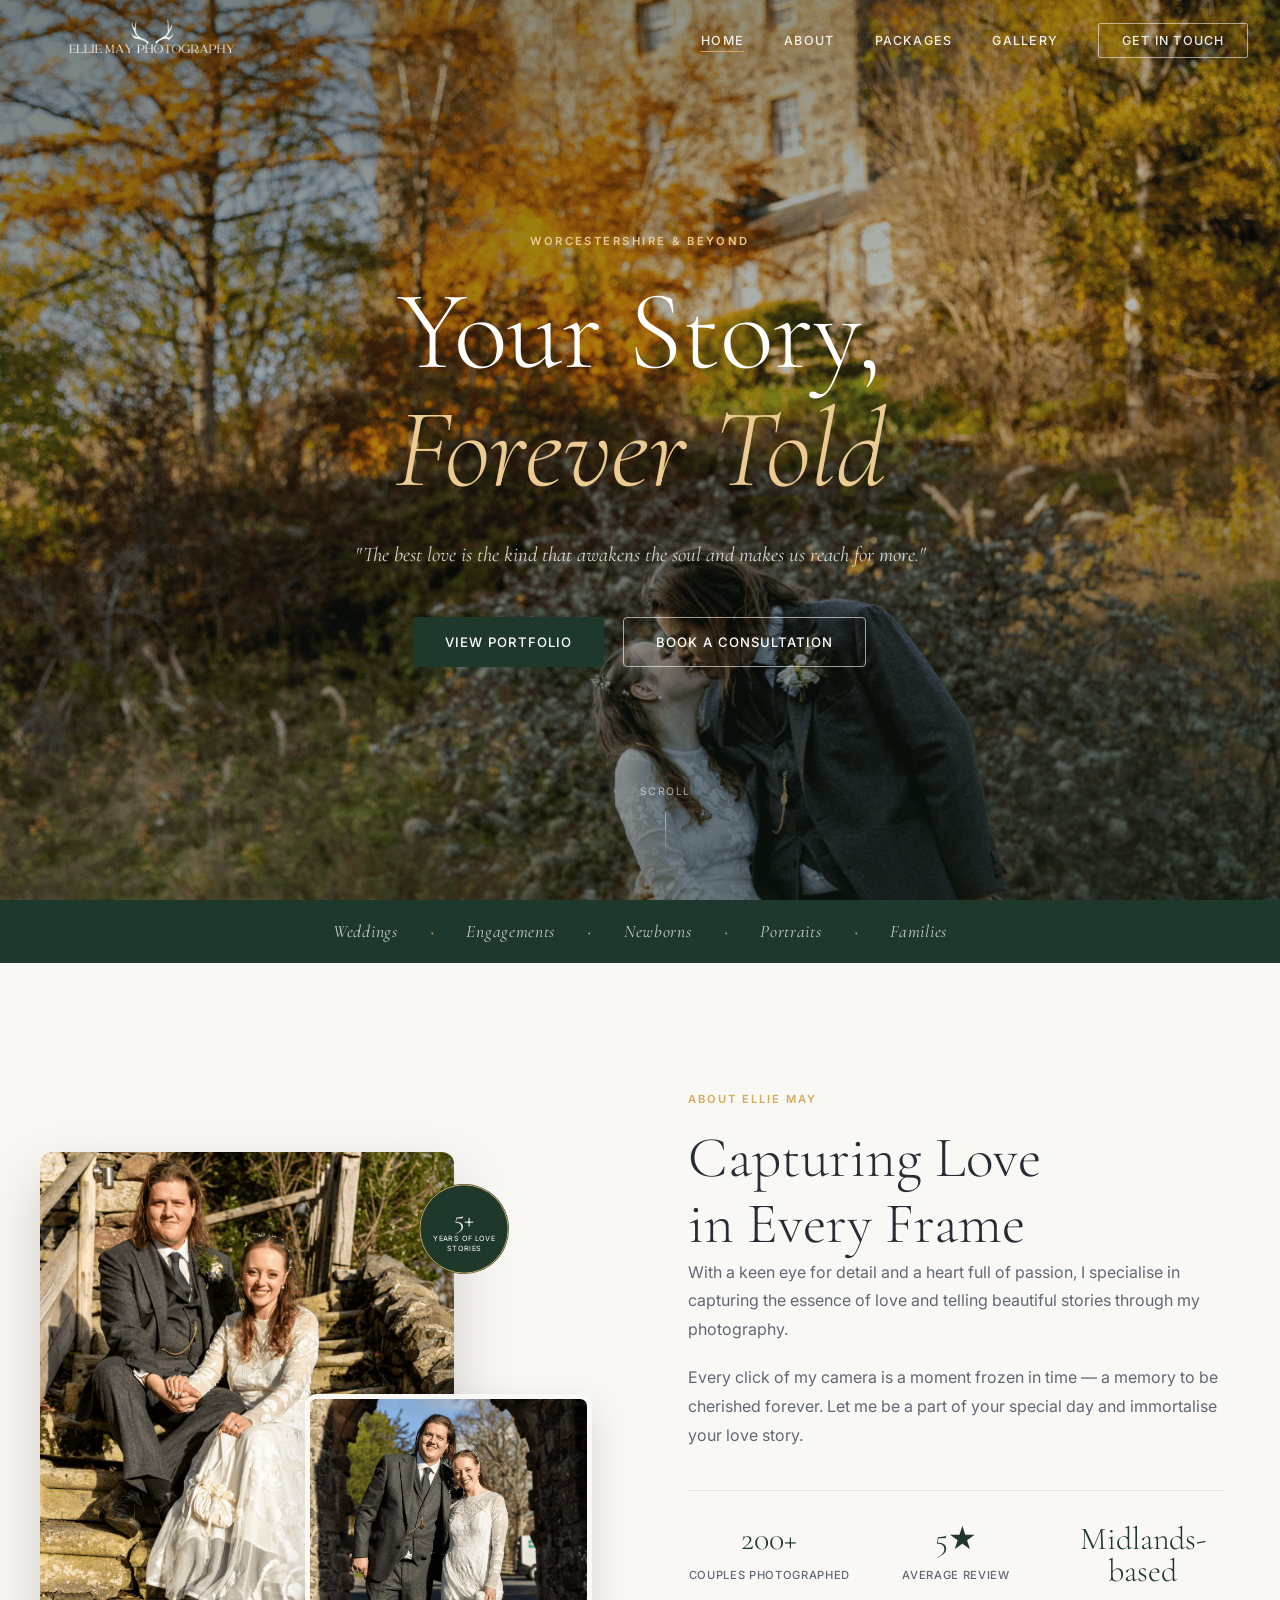
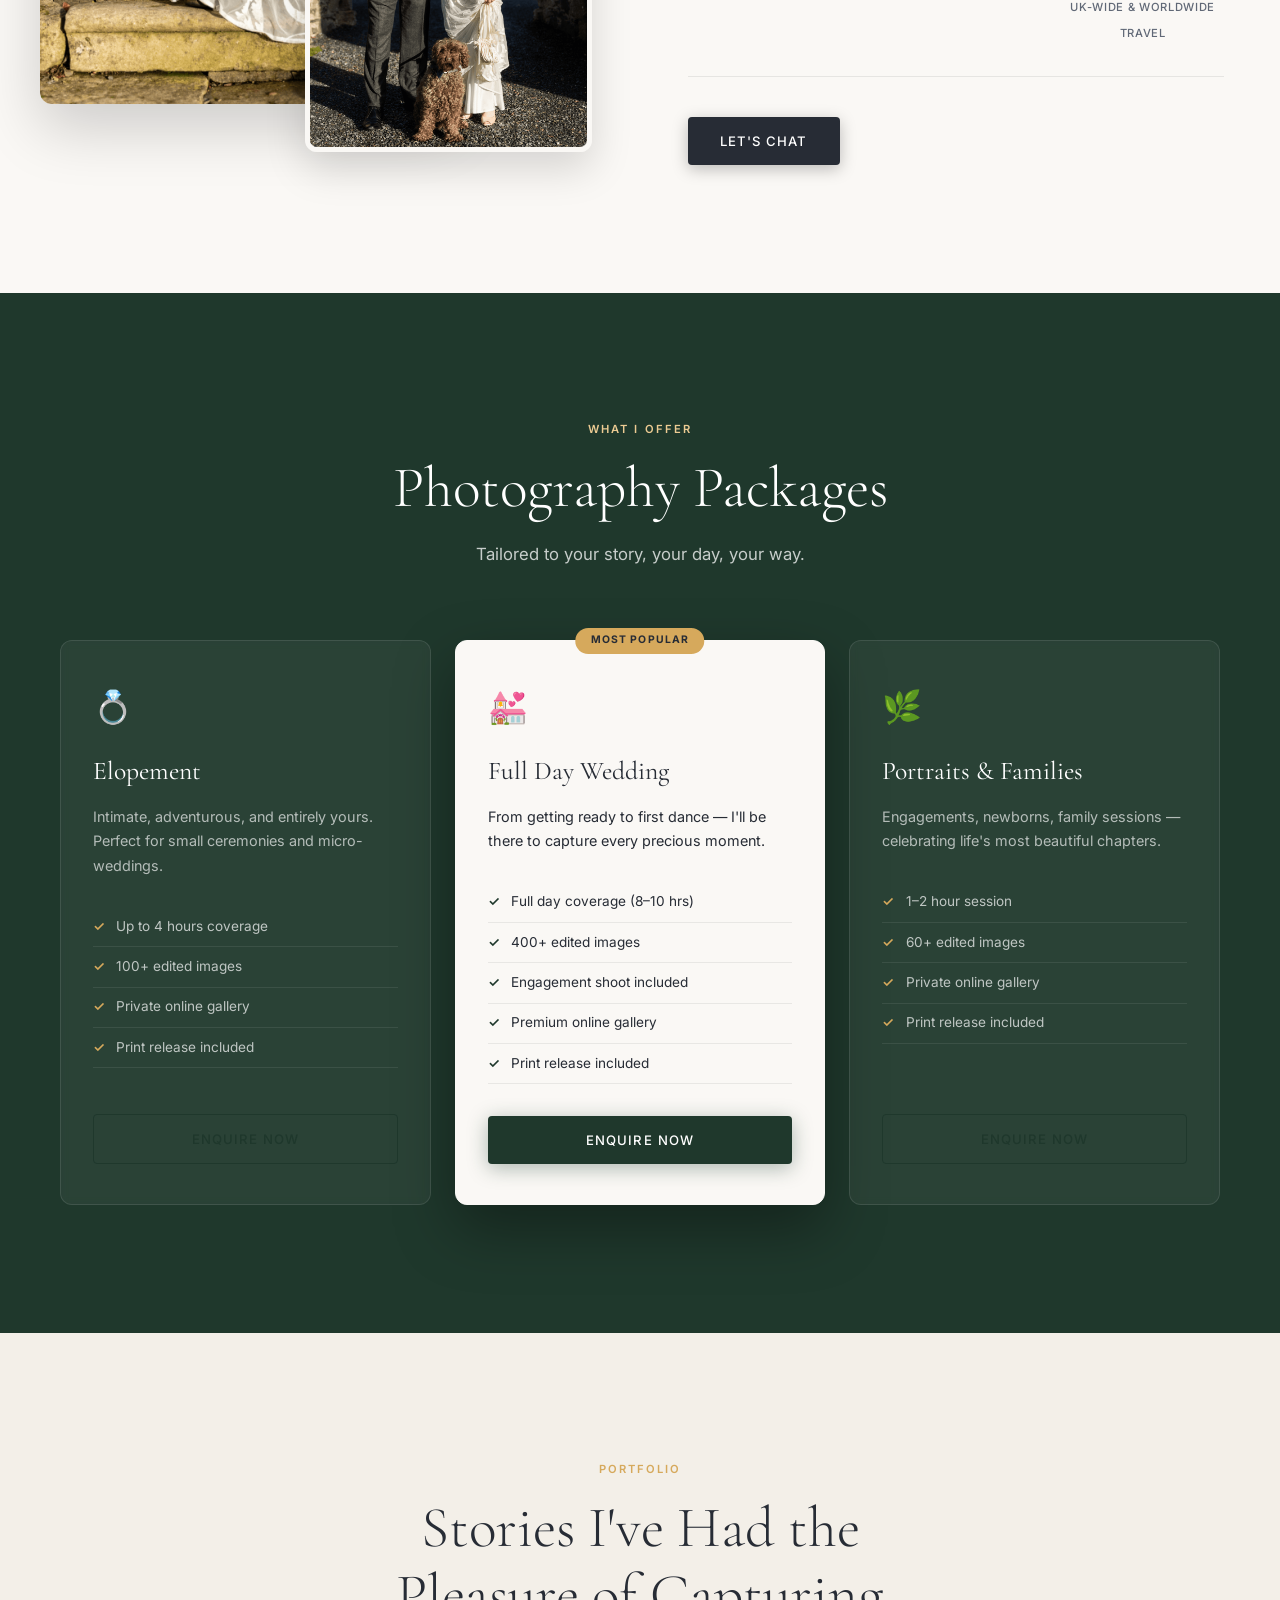
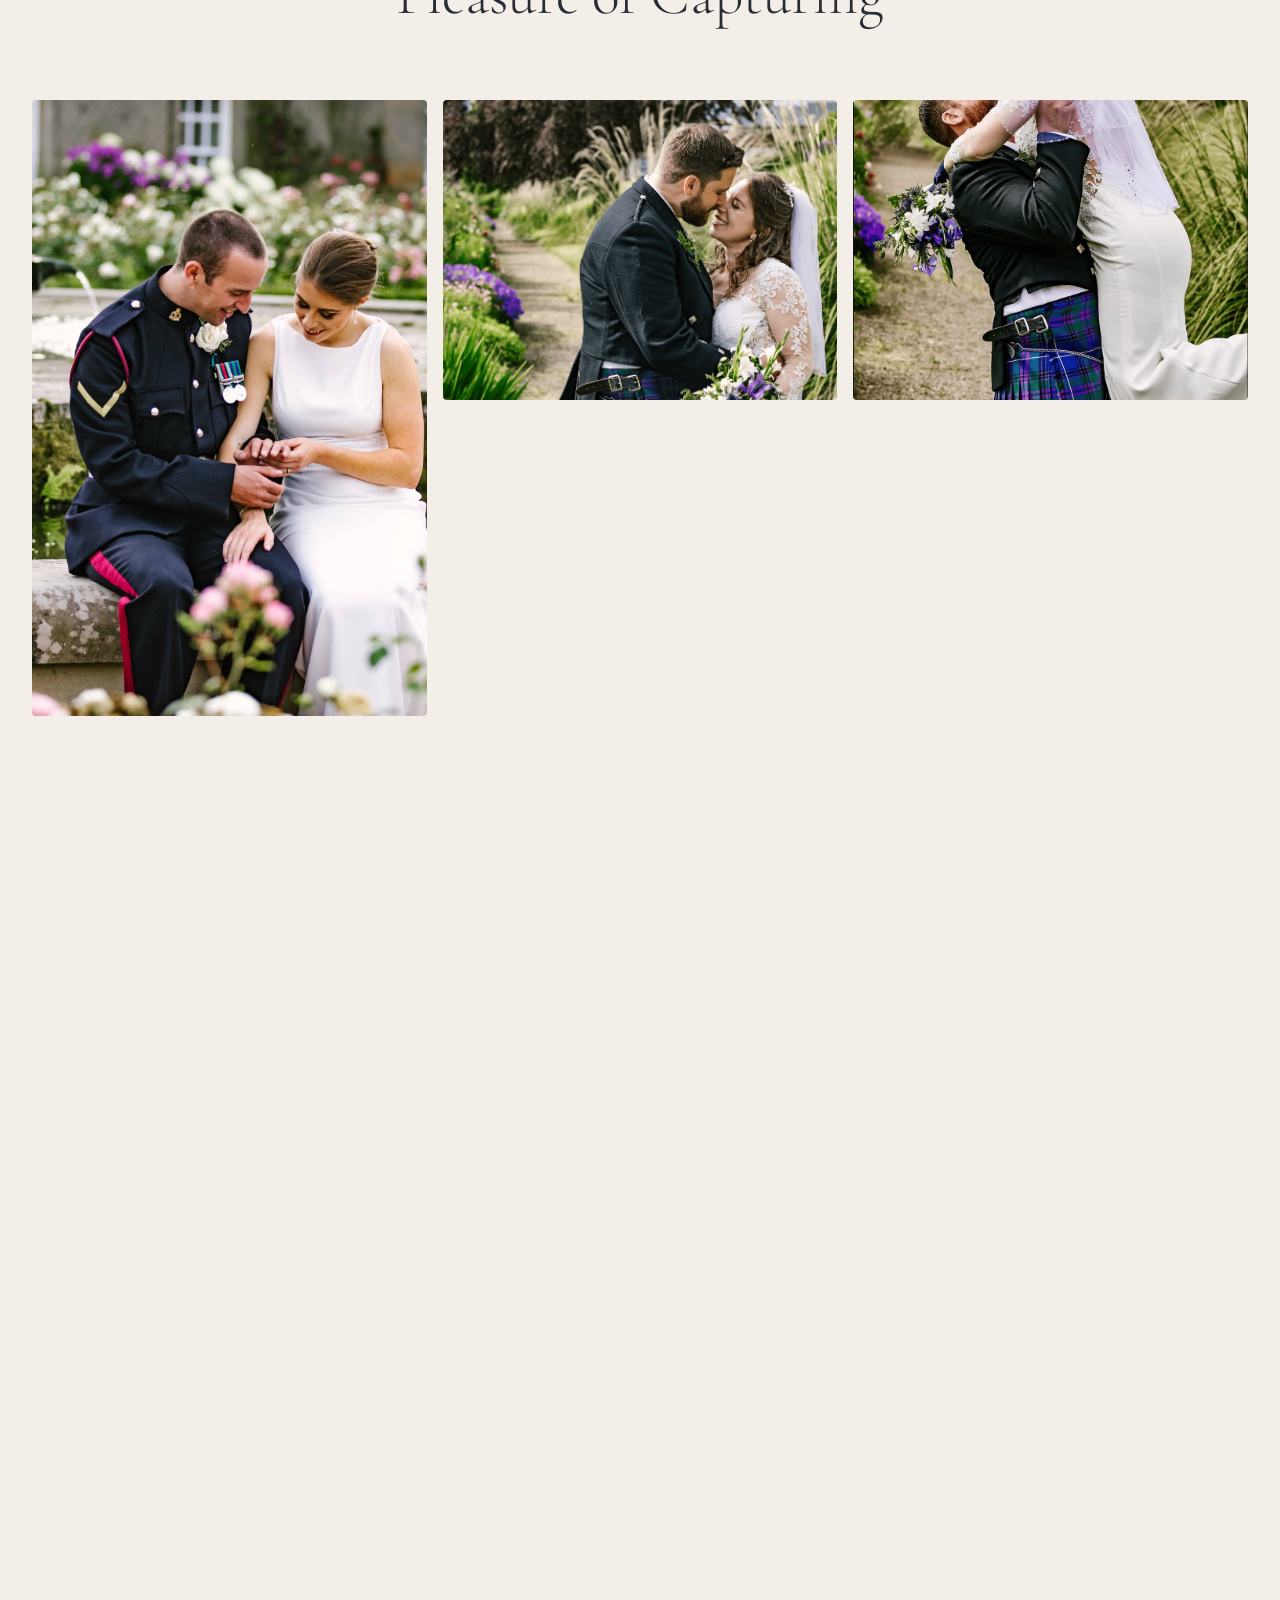
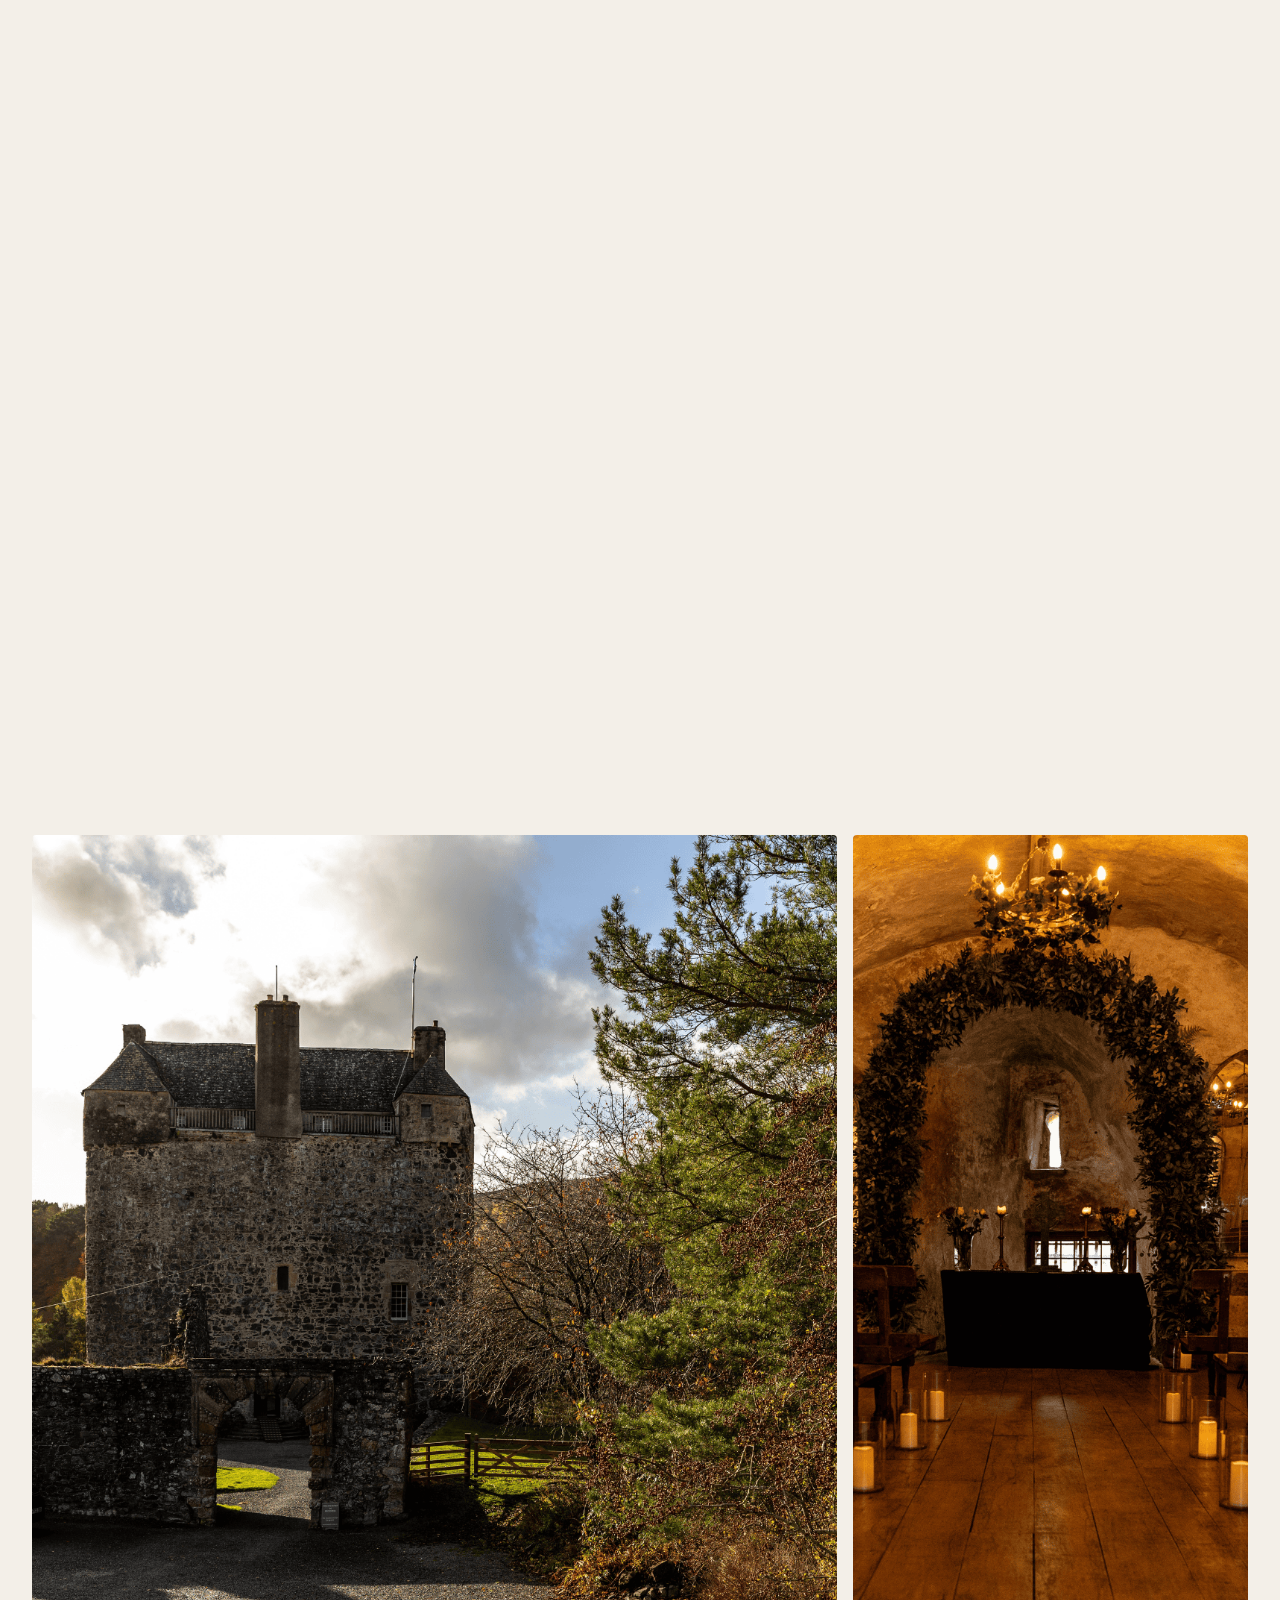
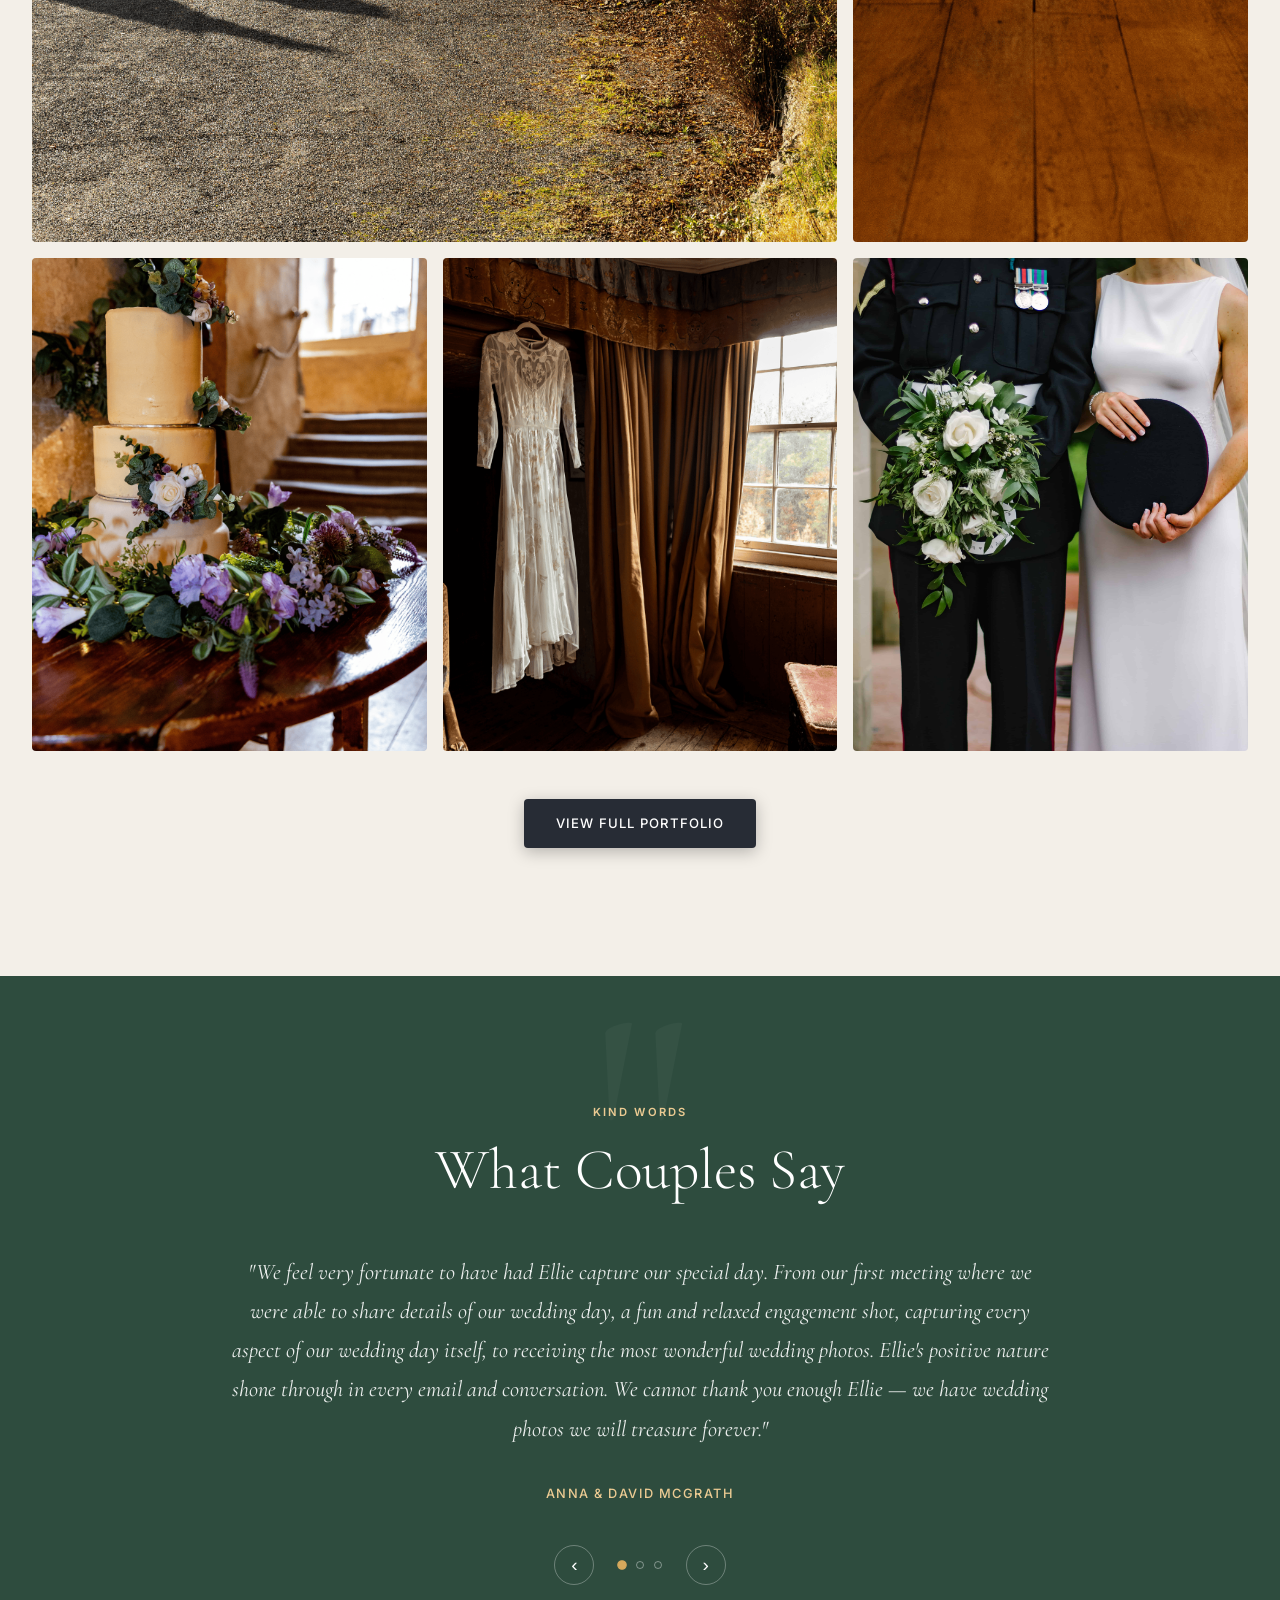
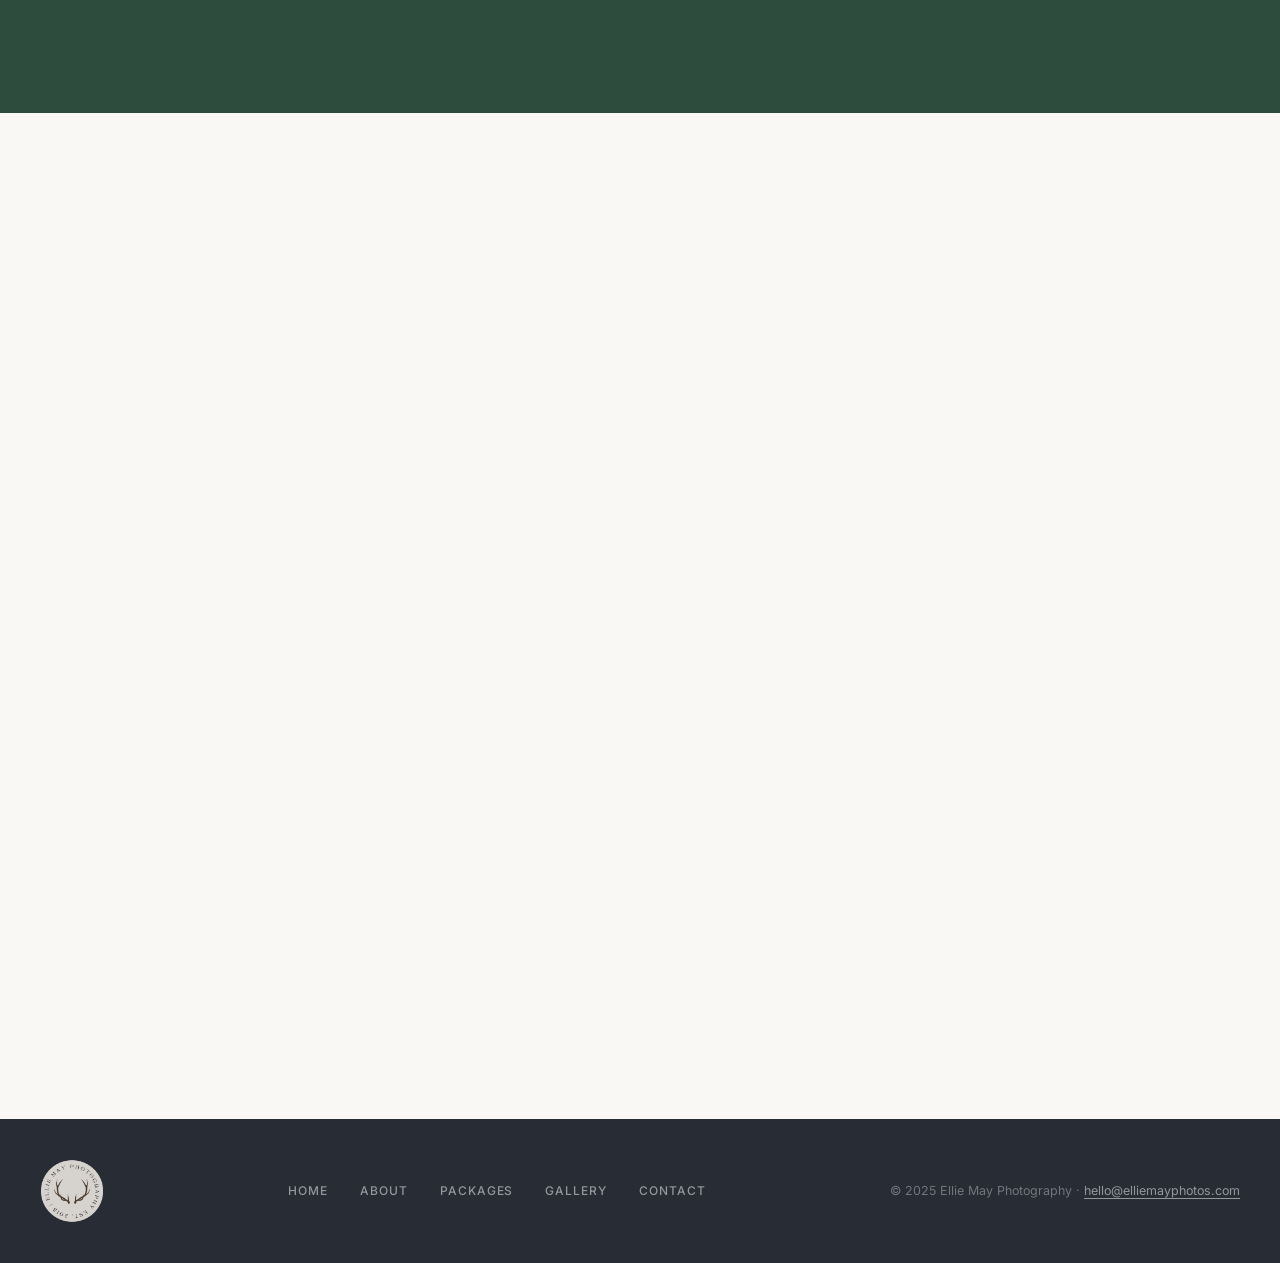
==== commit 249f74a0: "Fix phone number spacing to standard UK format" ====
--- a/index.html
+++ b/index.html
@@ -353,7 +353,7 @@
           </a>
           <a href="tel:07579032450" class="contact-item" id="contact-phone">
             <span class="contact-icon">✆</span>
-            07579 032 450
+            07579 032450
           </a>
           <div class="contact-item">
             <span class="contact-icon">◎</span>
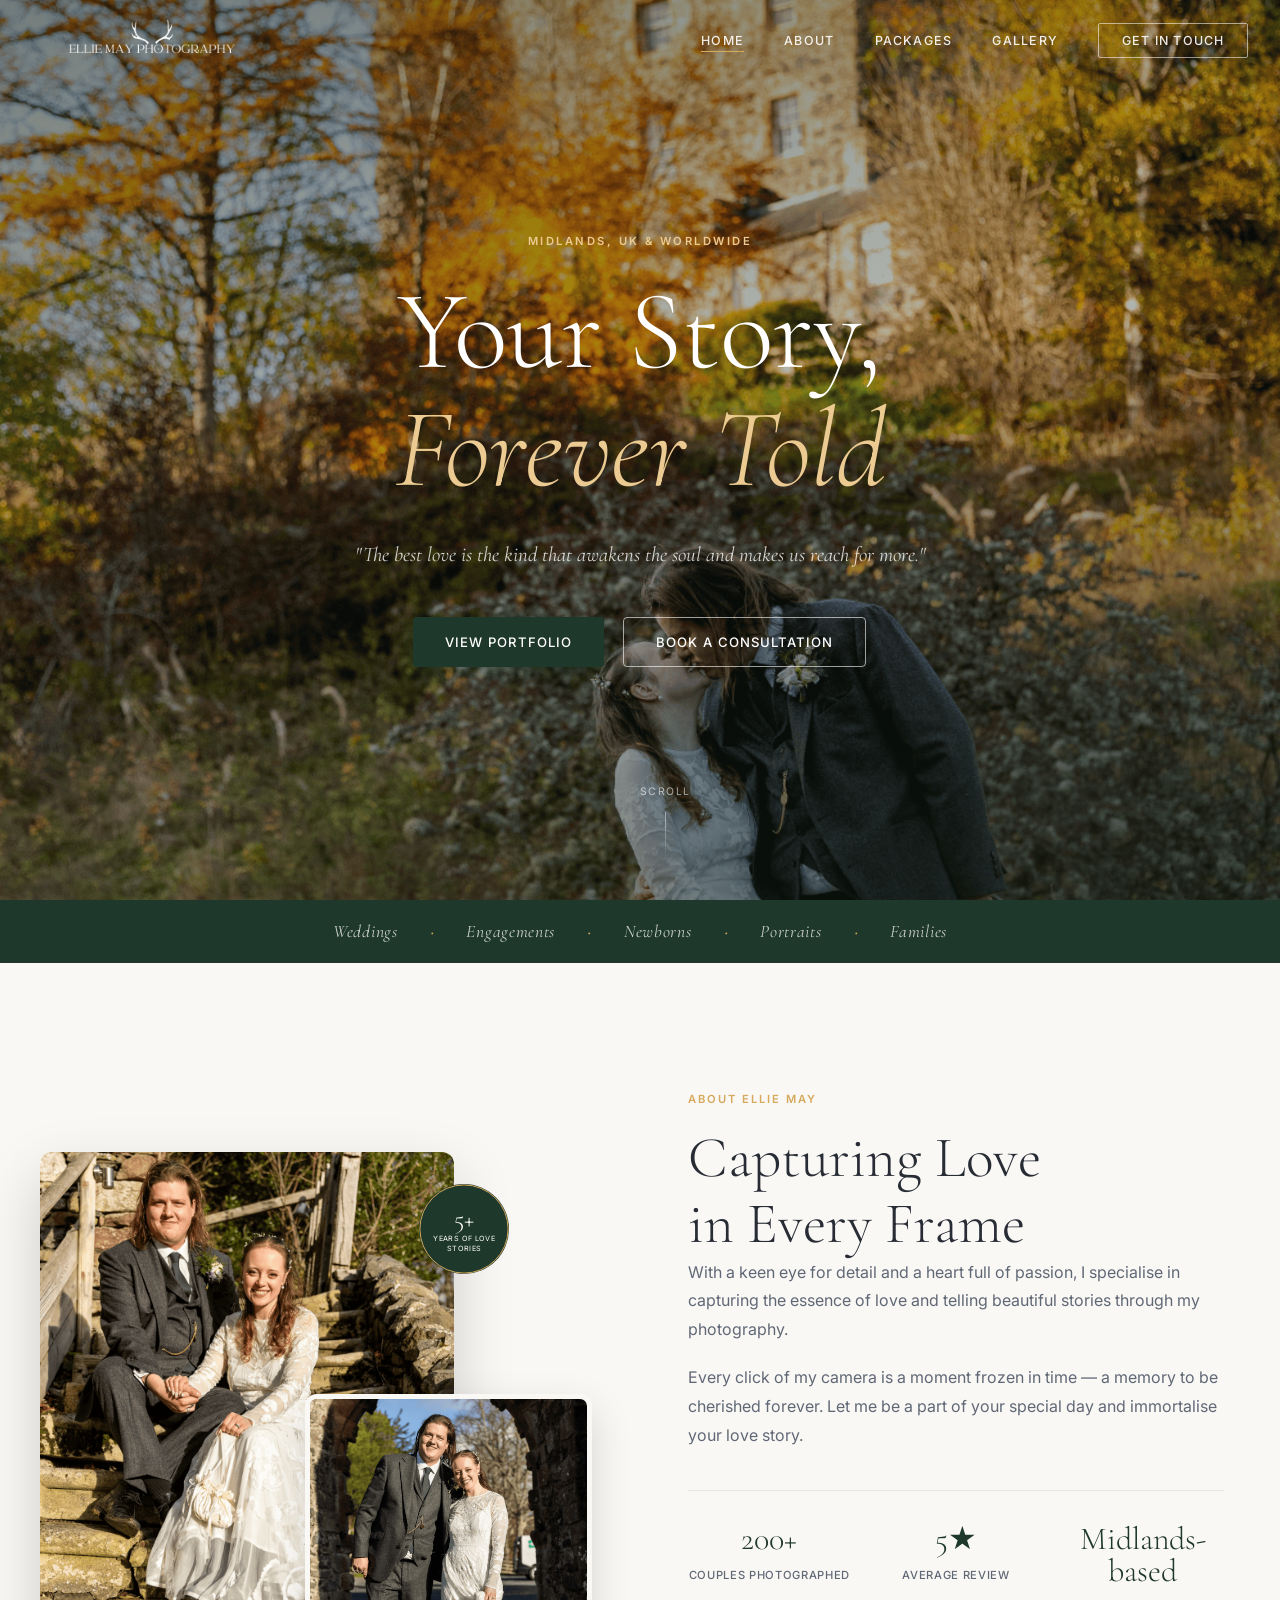
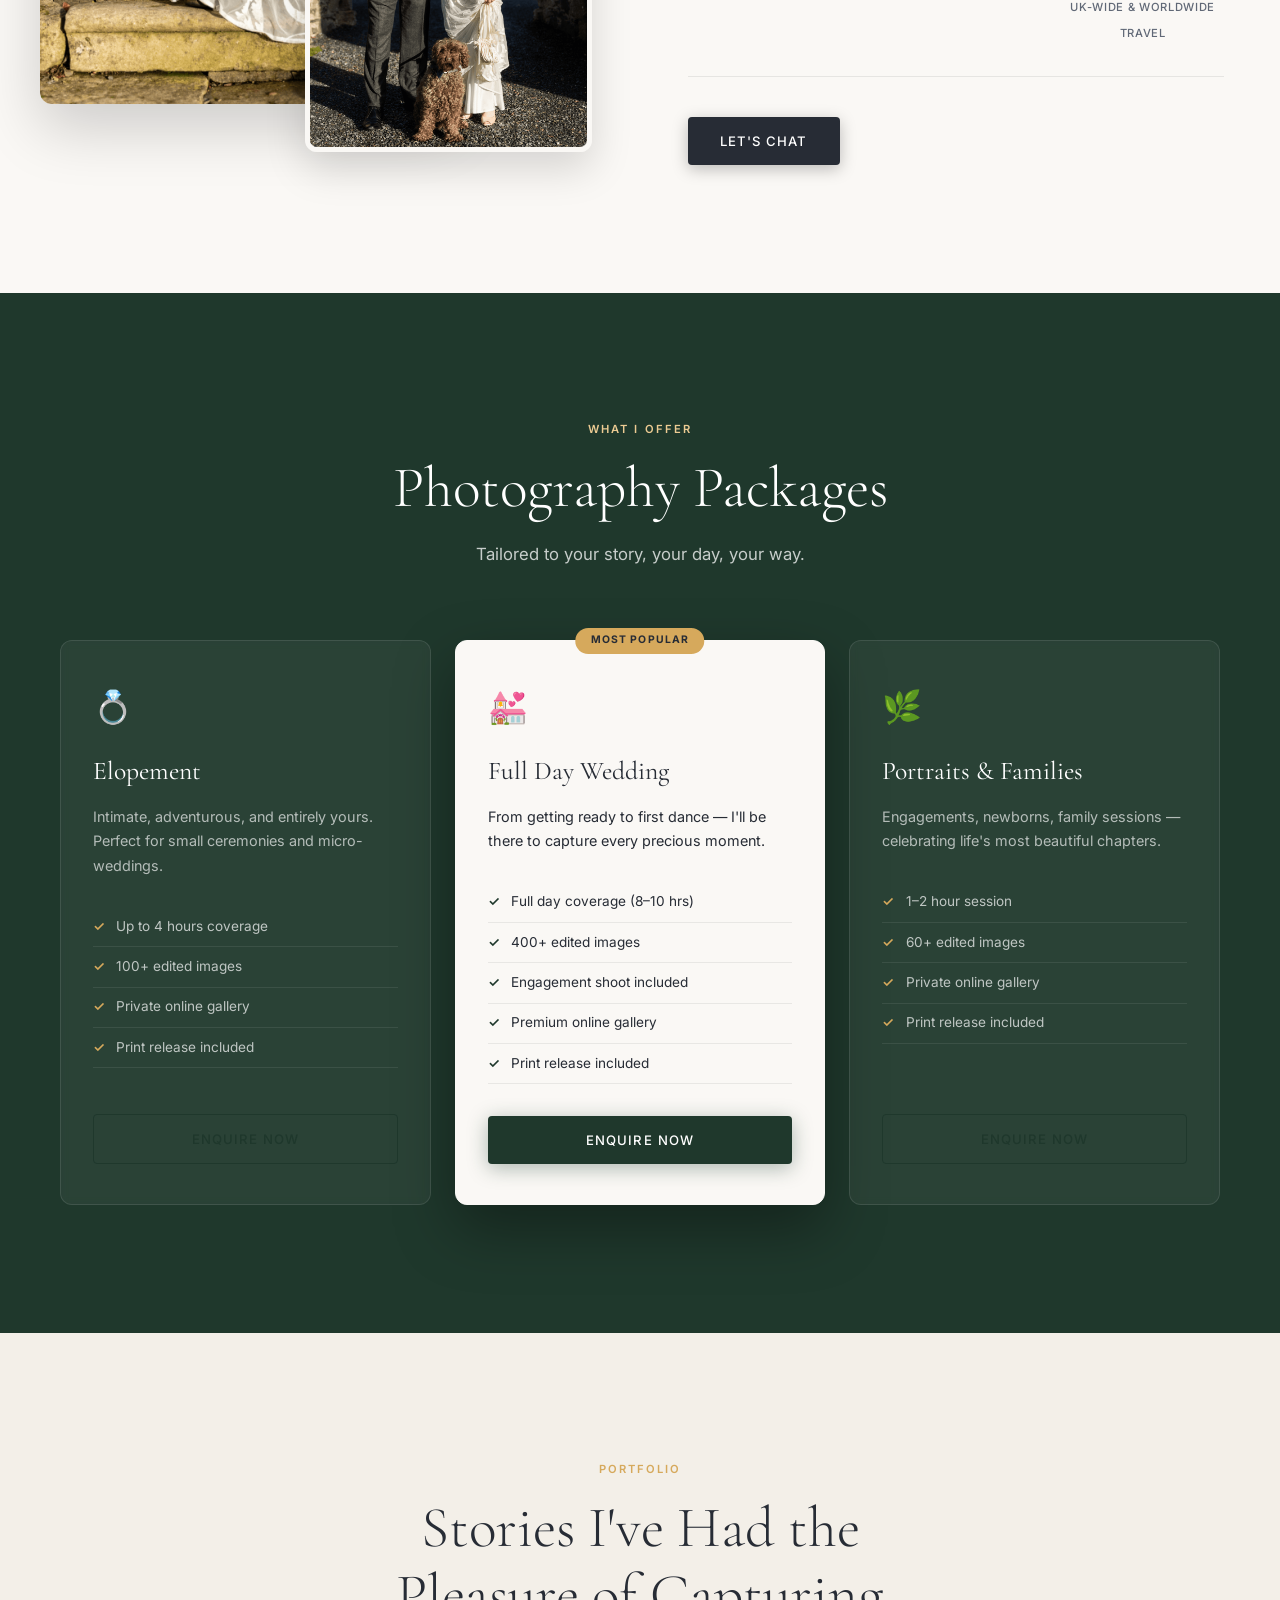
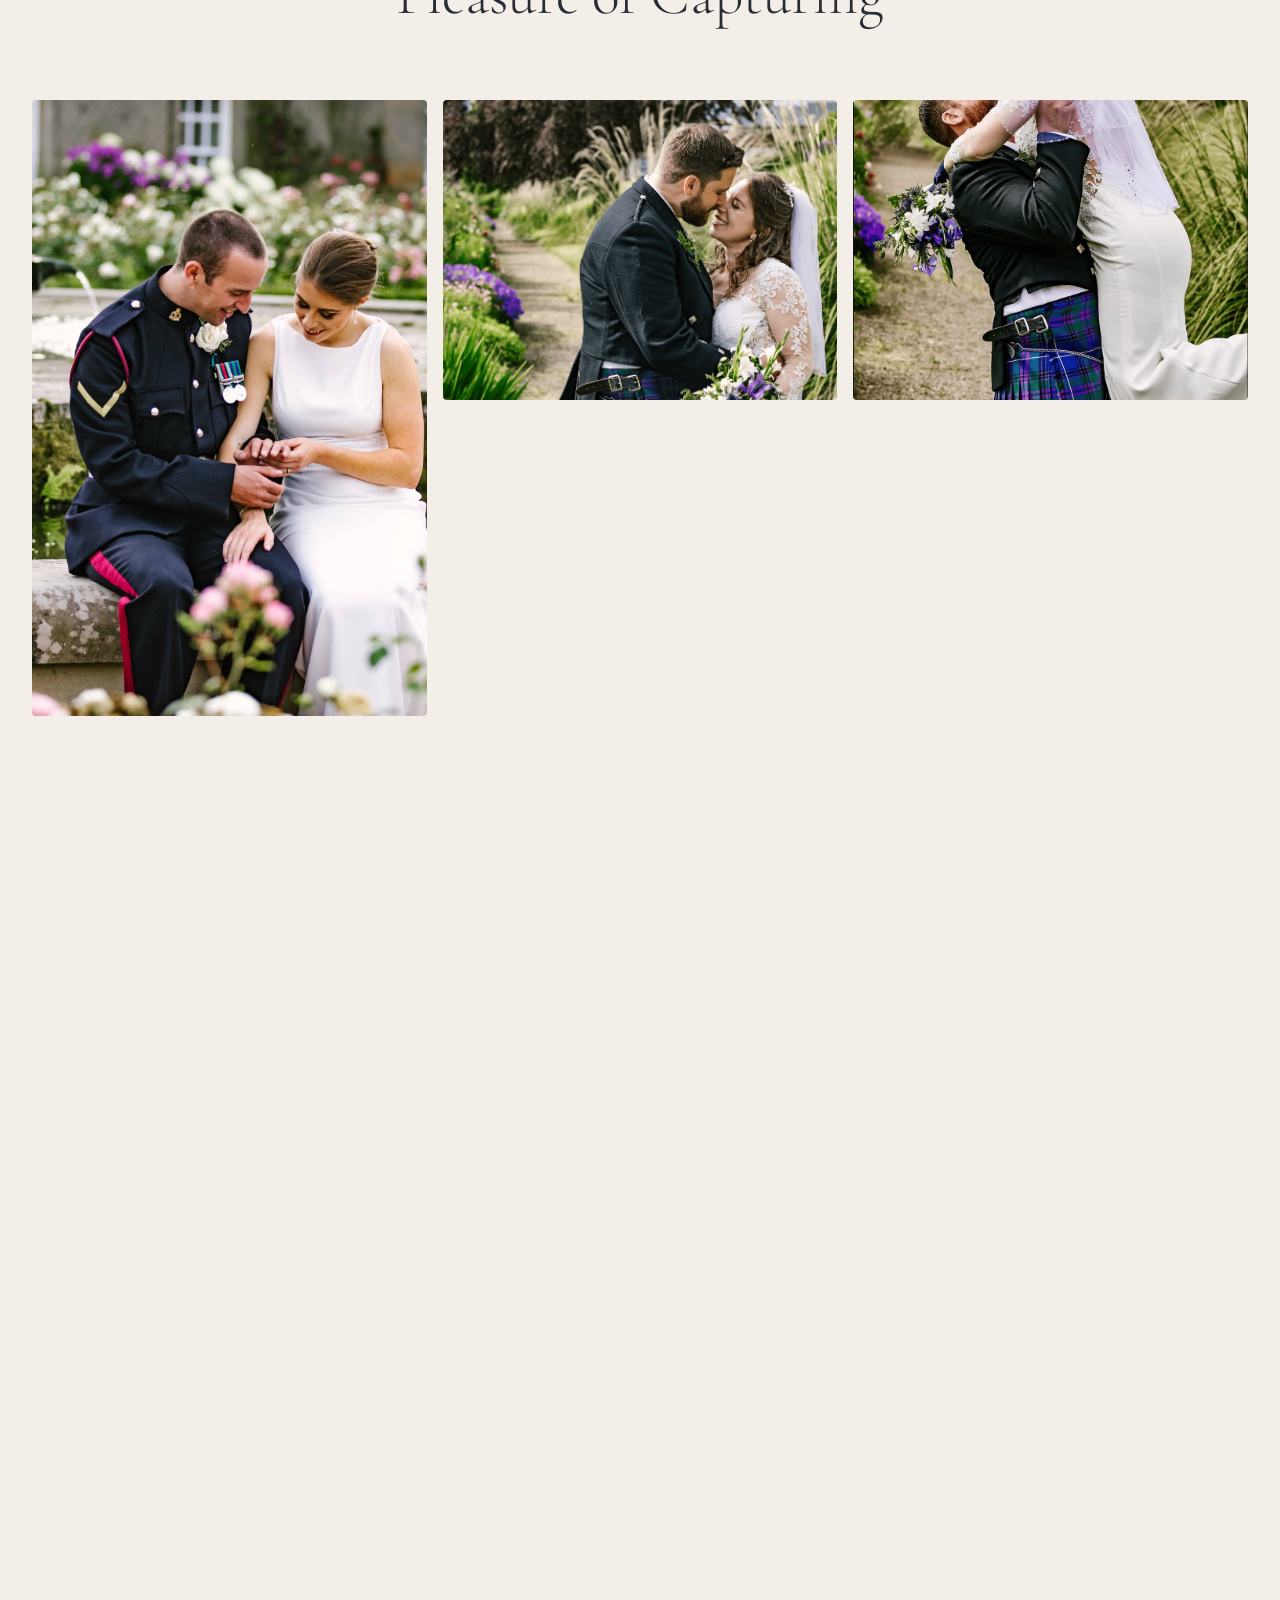
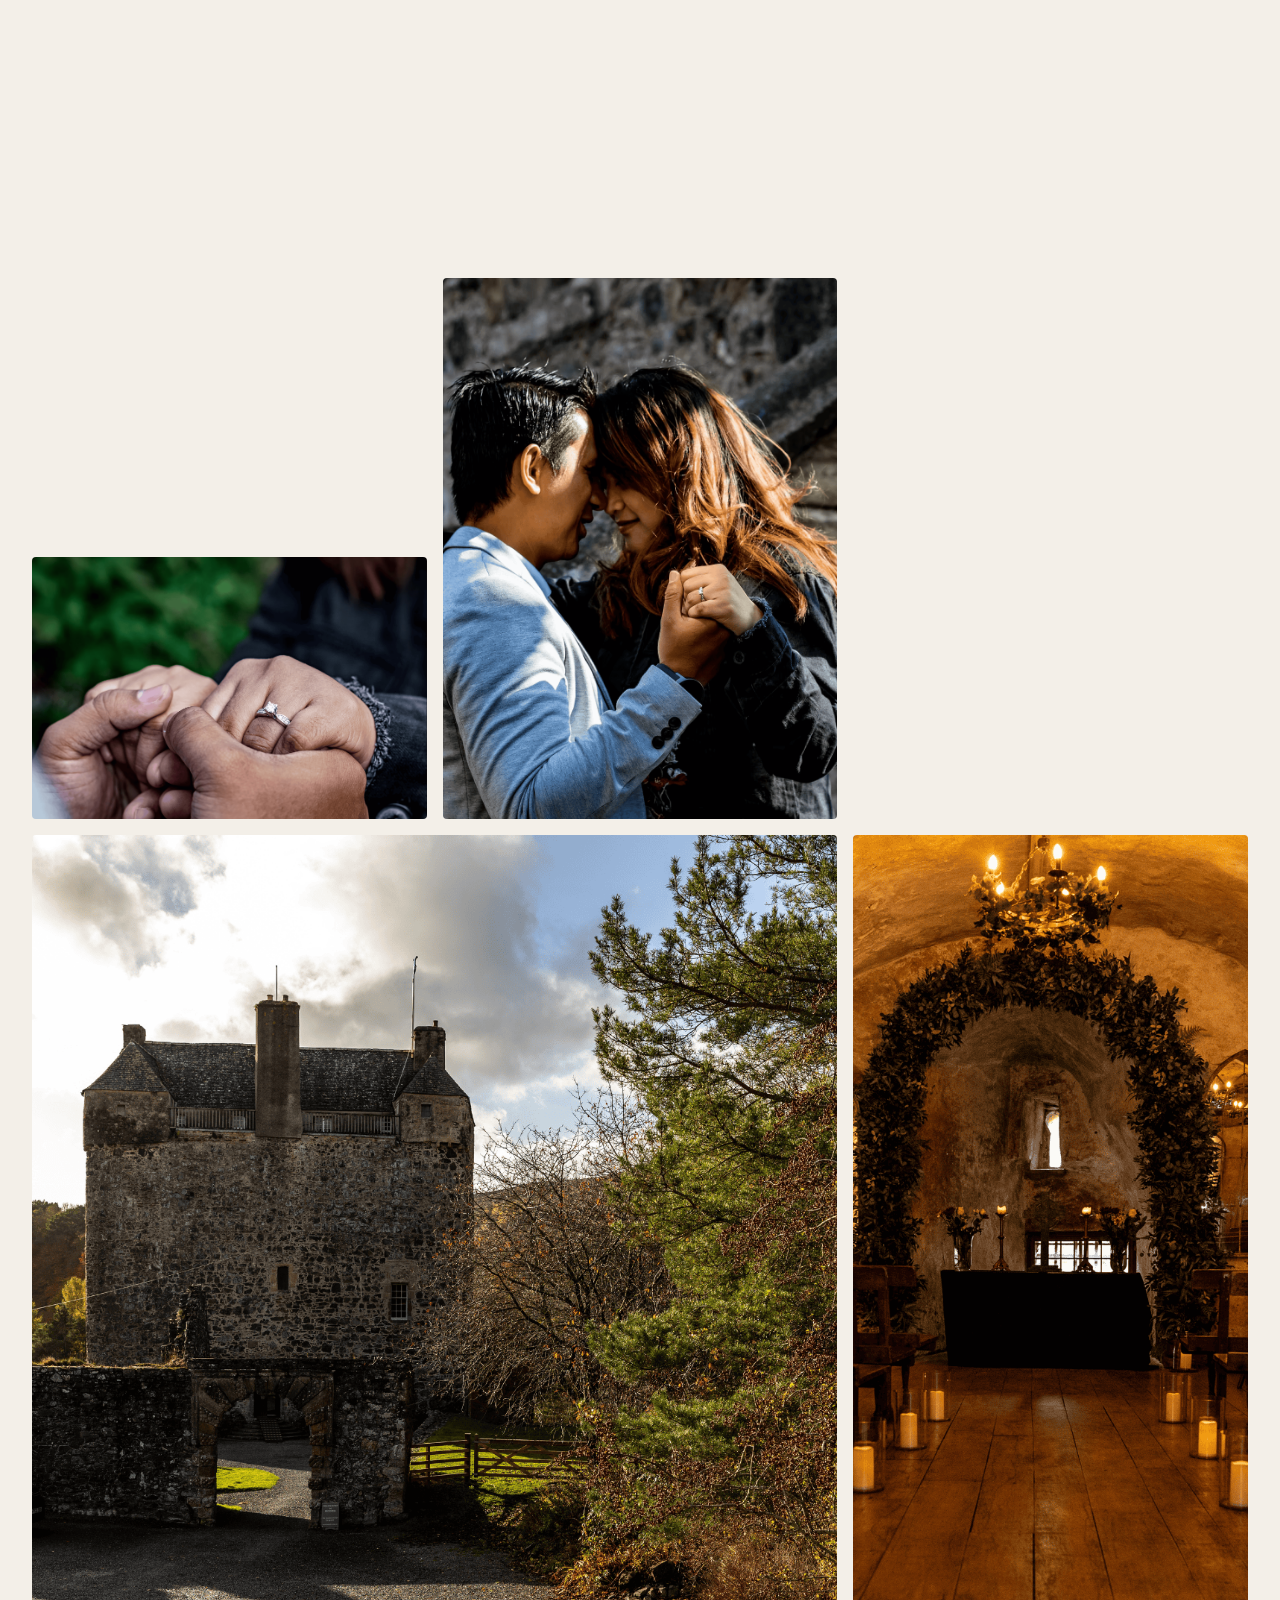
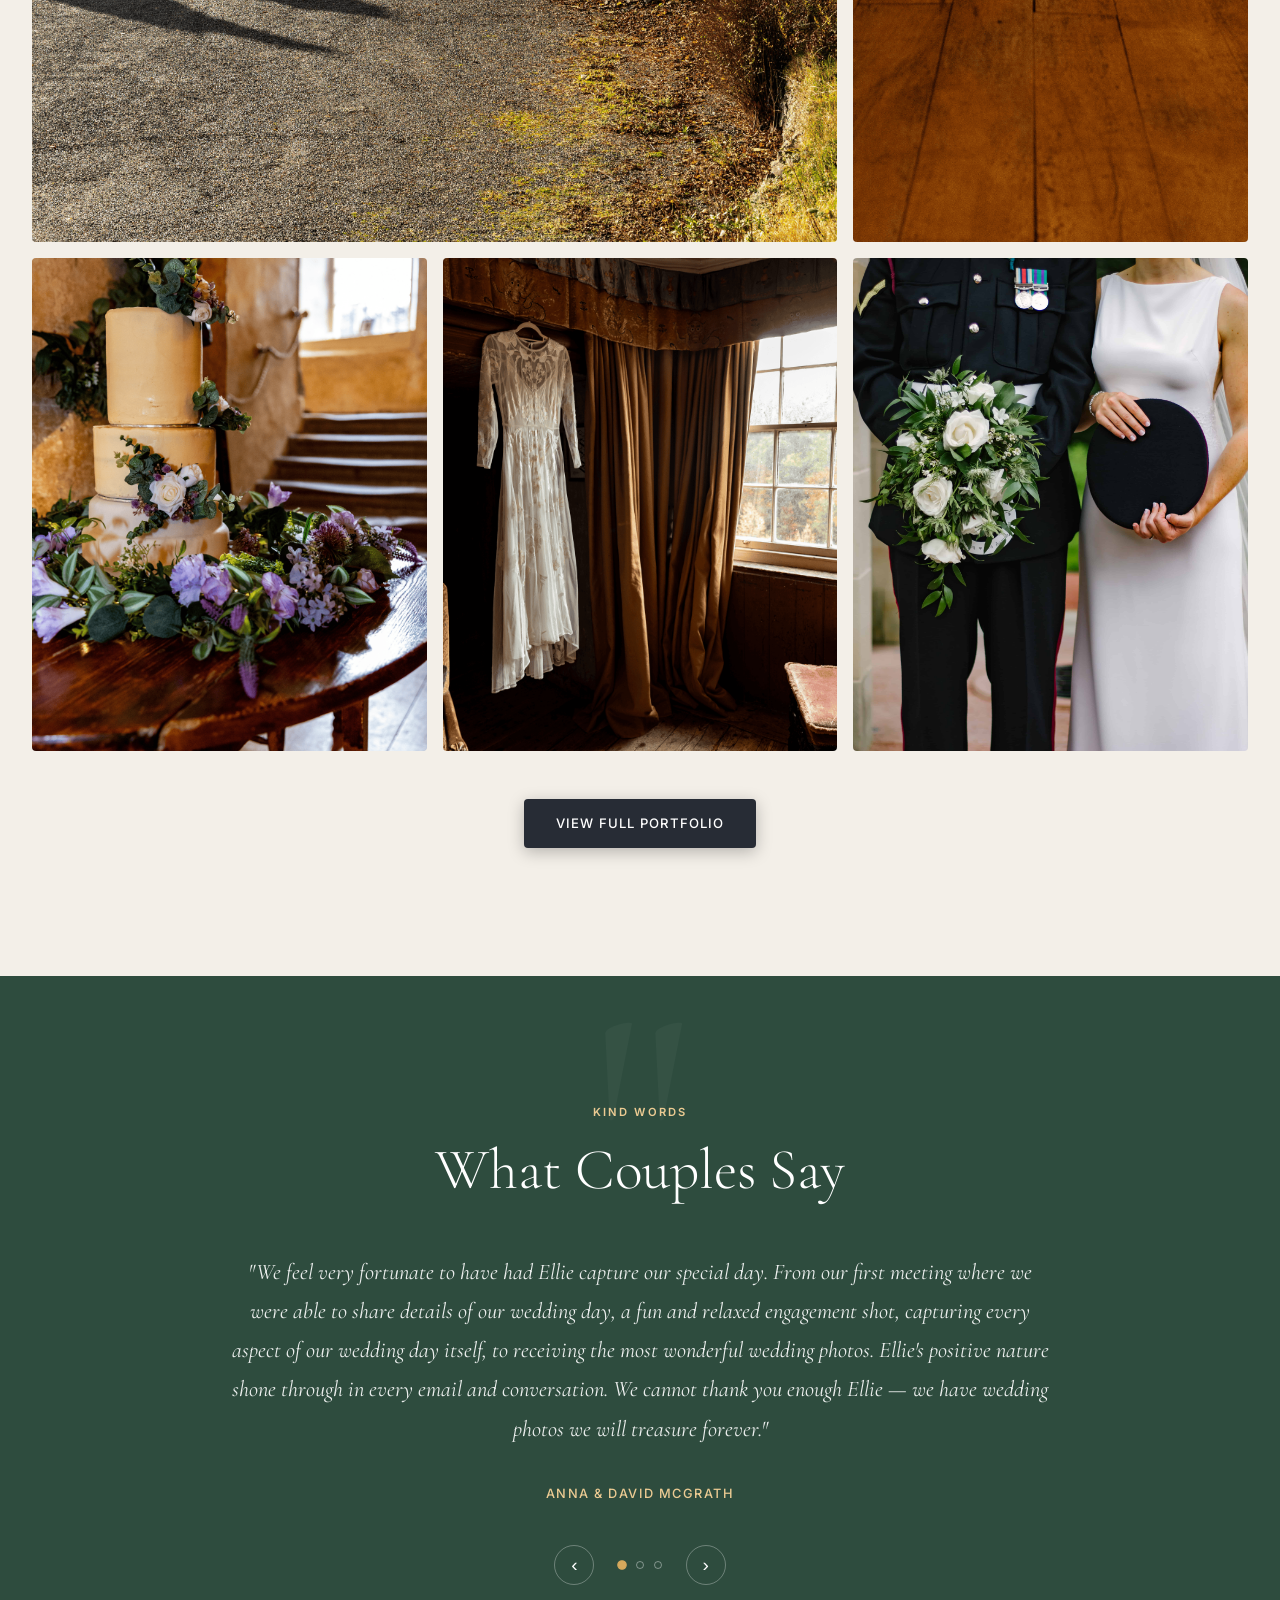
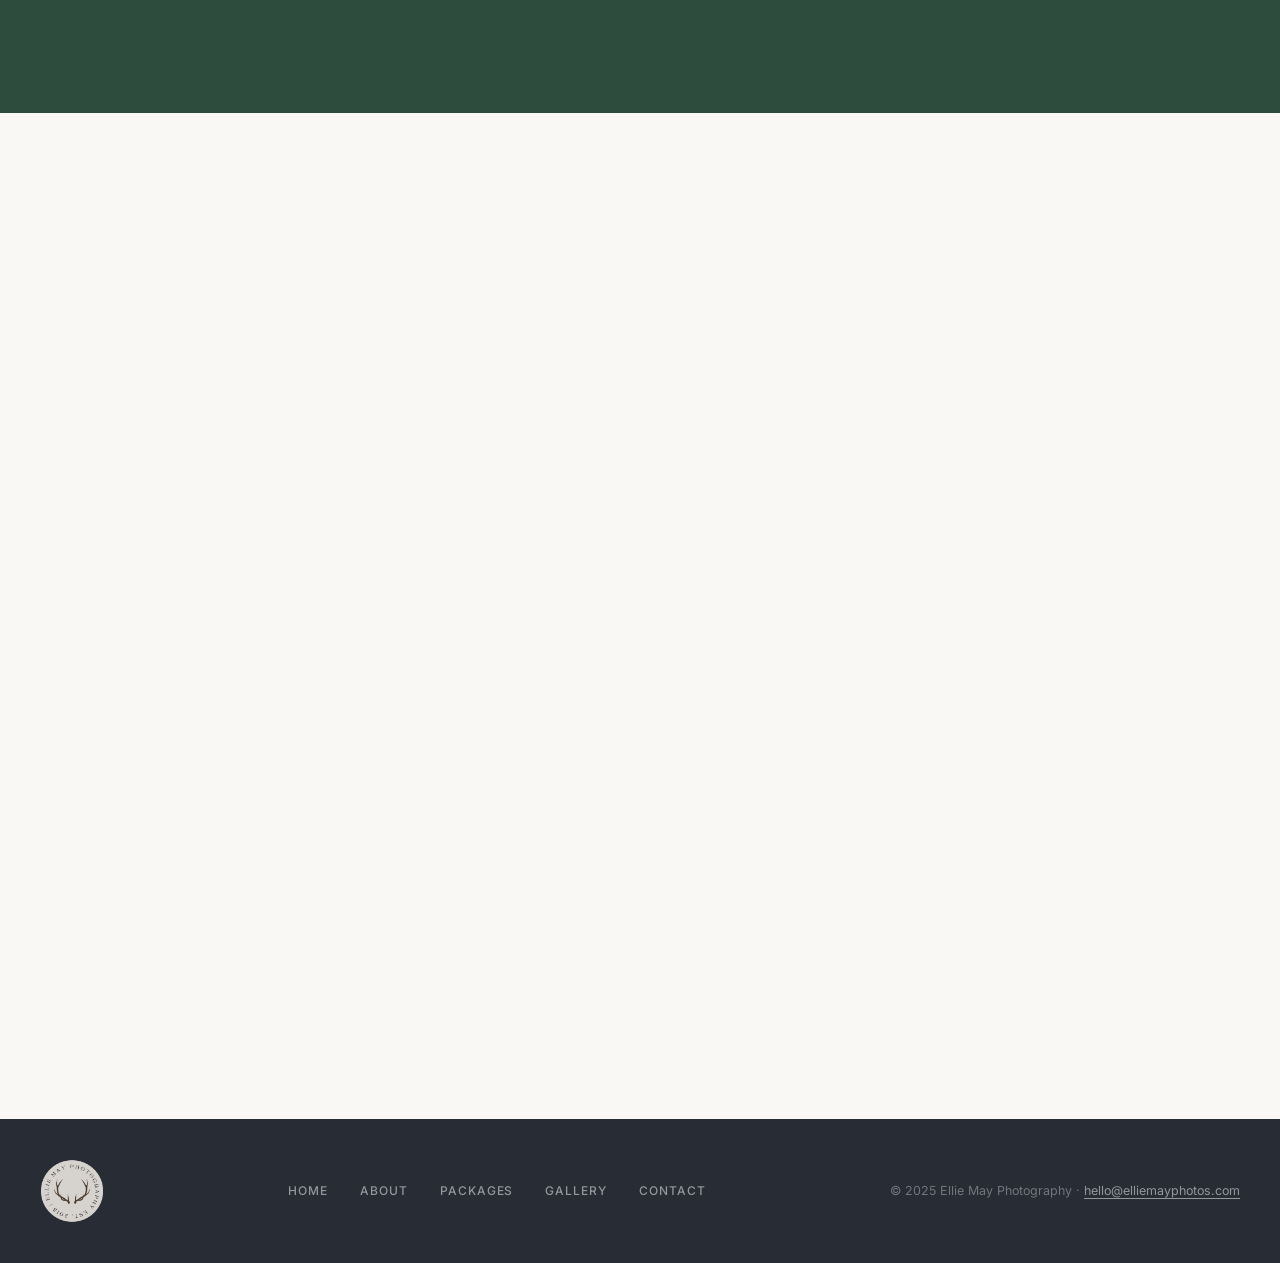
==== commit 850715d5: "chore: remove Worcester references, update to Midlands UK & Worldwide" ====
--- a/index.html
+++ b/index.html
@@ -4,7 +4,7 @@
   <meta charset="UTF-8" />
   <meta name="viewport" content="width=device-width, initial-scale=1.0" />
   <title>Ellie May Photography | Wedding & Portrait Photographer</title>
-  <meta name="description" content="Ellie May Photography — capturing timeless love stories across Worcestershire and beyond. Weddings, engagements, and newborn portraits." />
+  <meta name="description" content="Ellie May Photography — capturing timeless love stories across the Midlands and worldwide. Weddings, engagements, and newborn portraits." />
   <link rel="preconnect" href="https://fonts.googleapis.com" />
   <link rel="preconnect" href="https://fonts.gstatic.com" crossorigin />
   <link href="https://fonts.googleapis.com/css2?family=Cormorant+Garamond:ital,wght@0,300;0,400;0,500;0,600;1,300;1,400;1,600&family=Inter:wght@300;400;500;600&display=swap" rel="stylesheet" />
@@ -34,11 +34,11 @@
   <!-- ─── HERO ──────────────────────────────────────────── -->
   <section class="hero" id="home">
     <div class="hero-image-wrap">
-      <img src="Images/4.png" alt="Bride and groom sharing a kiss in front of a Worcestershire manor in autumn" class="hero-img" />
+      <img src="Images/4.png" alt="Bride and groom sharing a kiss in front of a beautiful manor in autumn" class="hero-img" />
       <div class="hero-overlay"></div>
     </div>
     <div class="hero-content">
-      <p class="hero-eyebrow">Worcestershire & Beyond</p>
+      <p class="hero-eyebrow">Midlands, UK &amp; Worldwide</p>
       <h1 class="hero-title">Your Story,<br /><em>Forever Told</em></h1>
       <p class="hero-sub">"The best love is the kind that awakens the soul and makes us reach for more."</p>
       <div class="hero-actions">
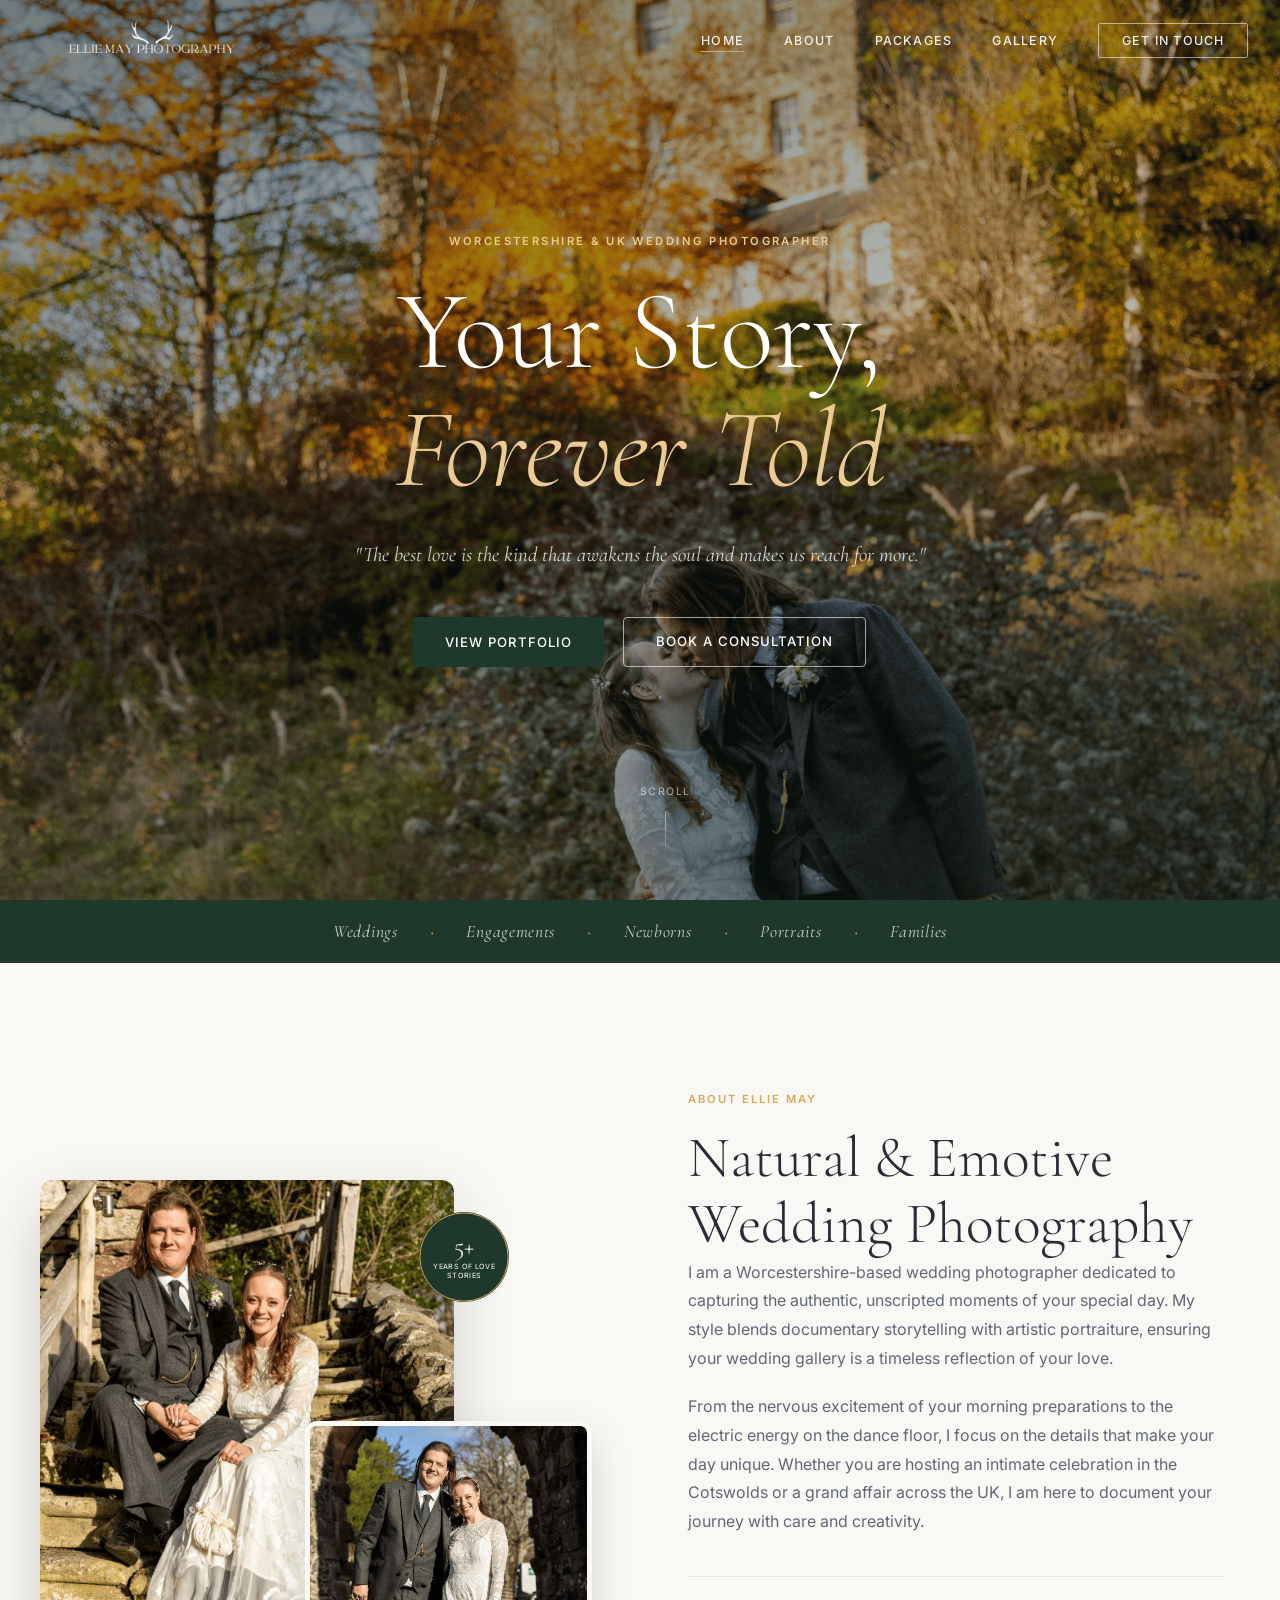
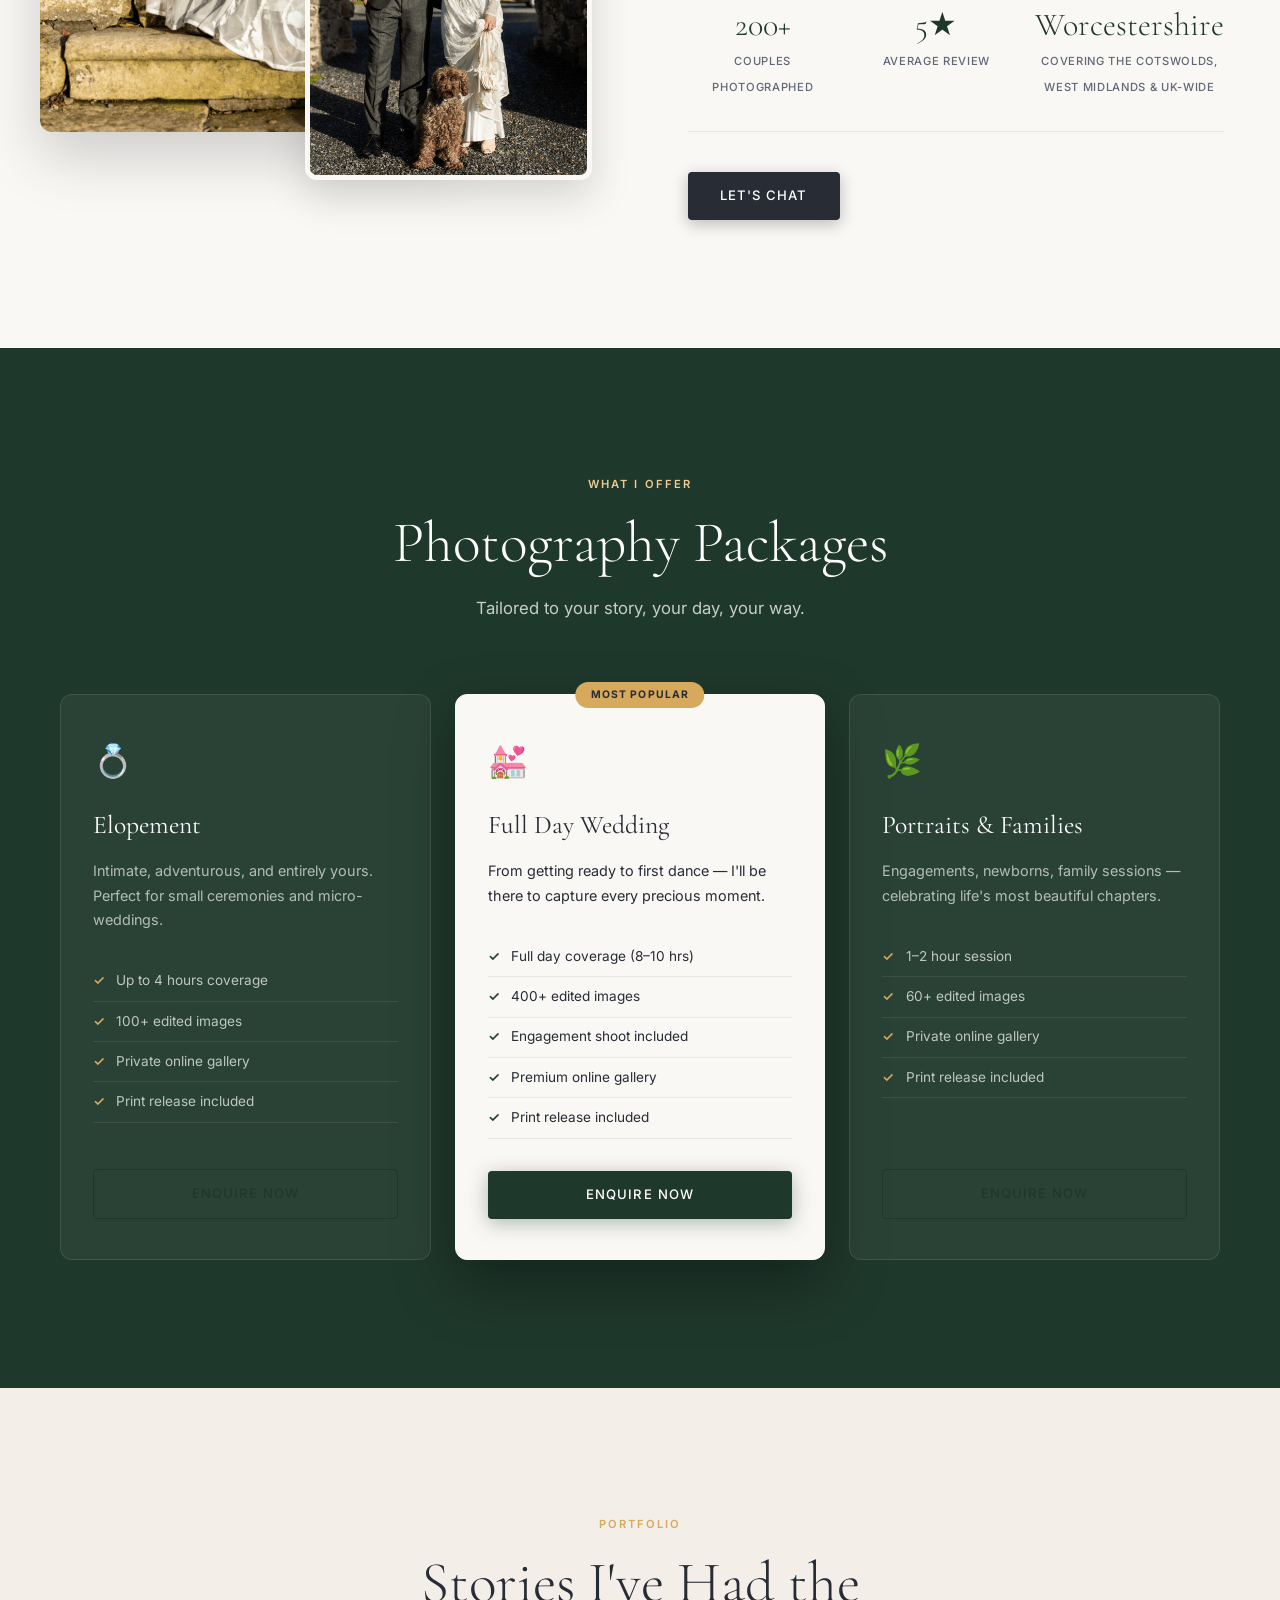
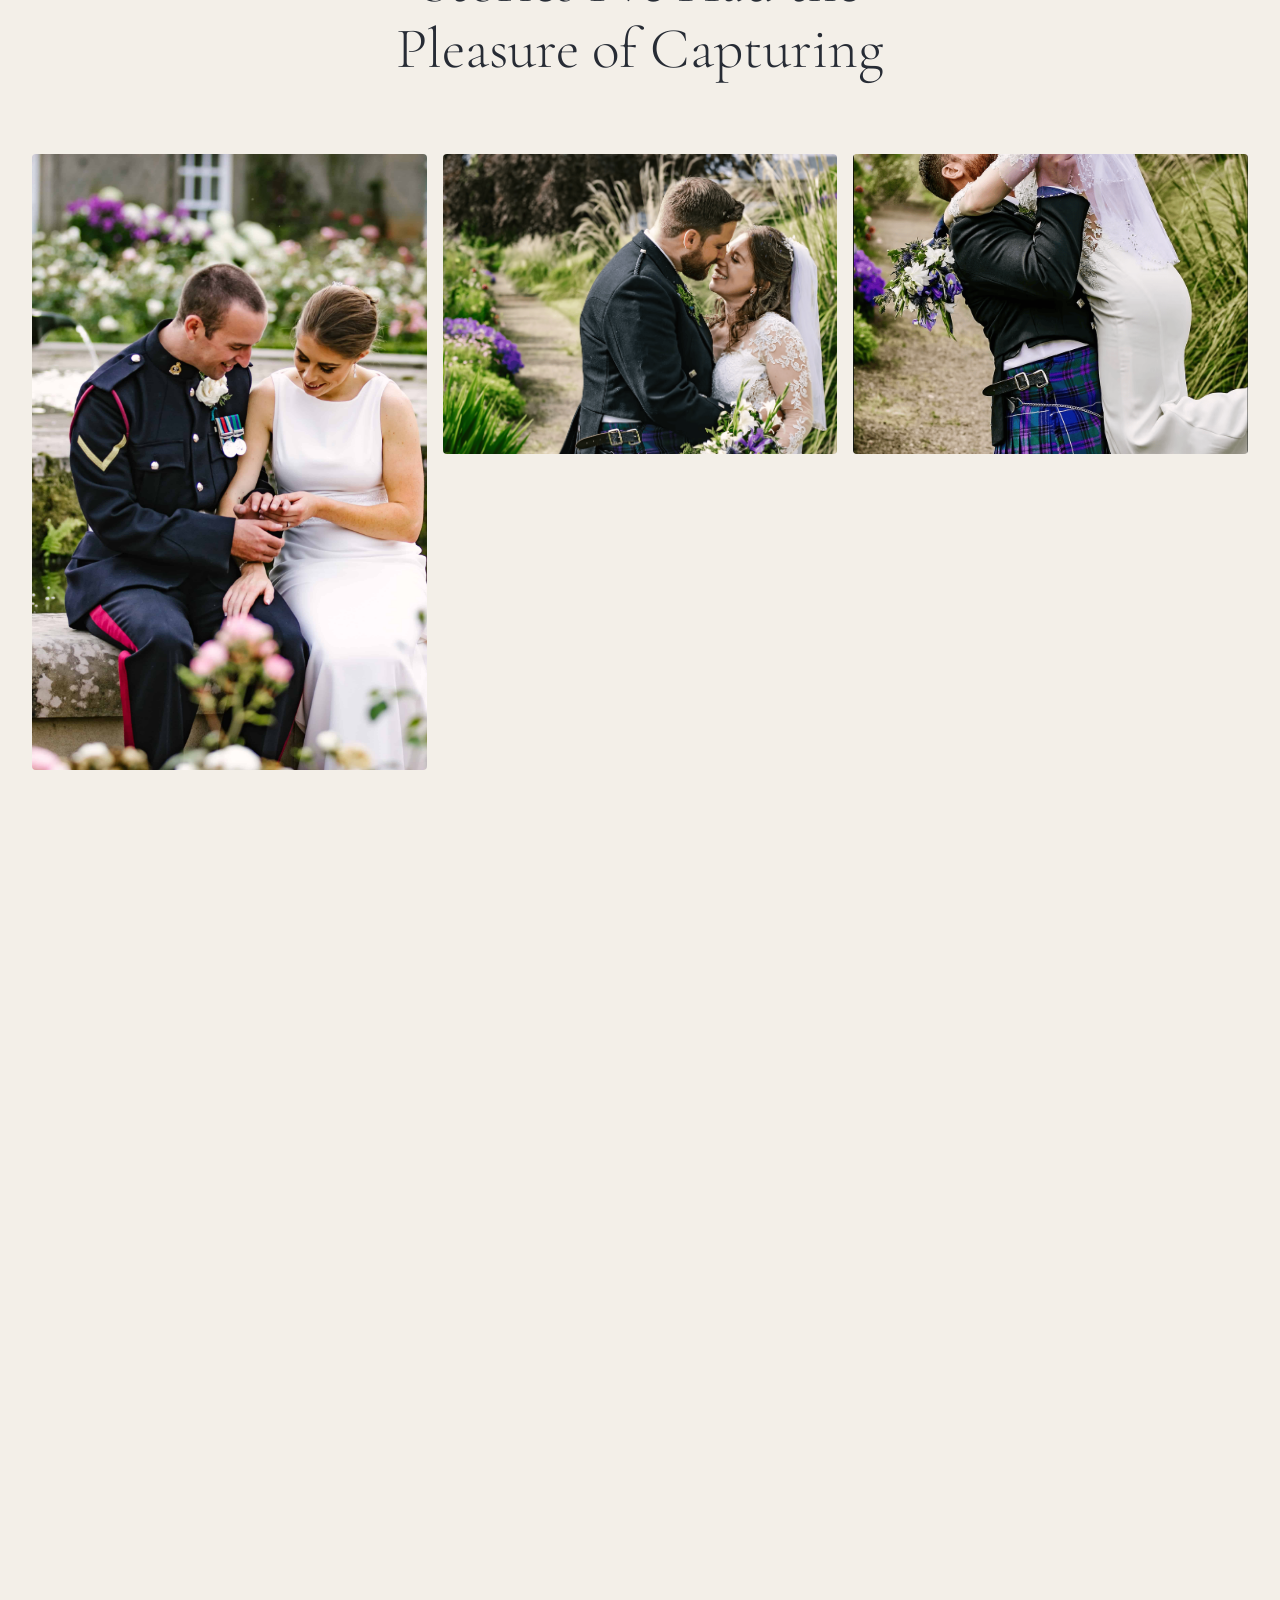
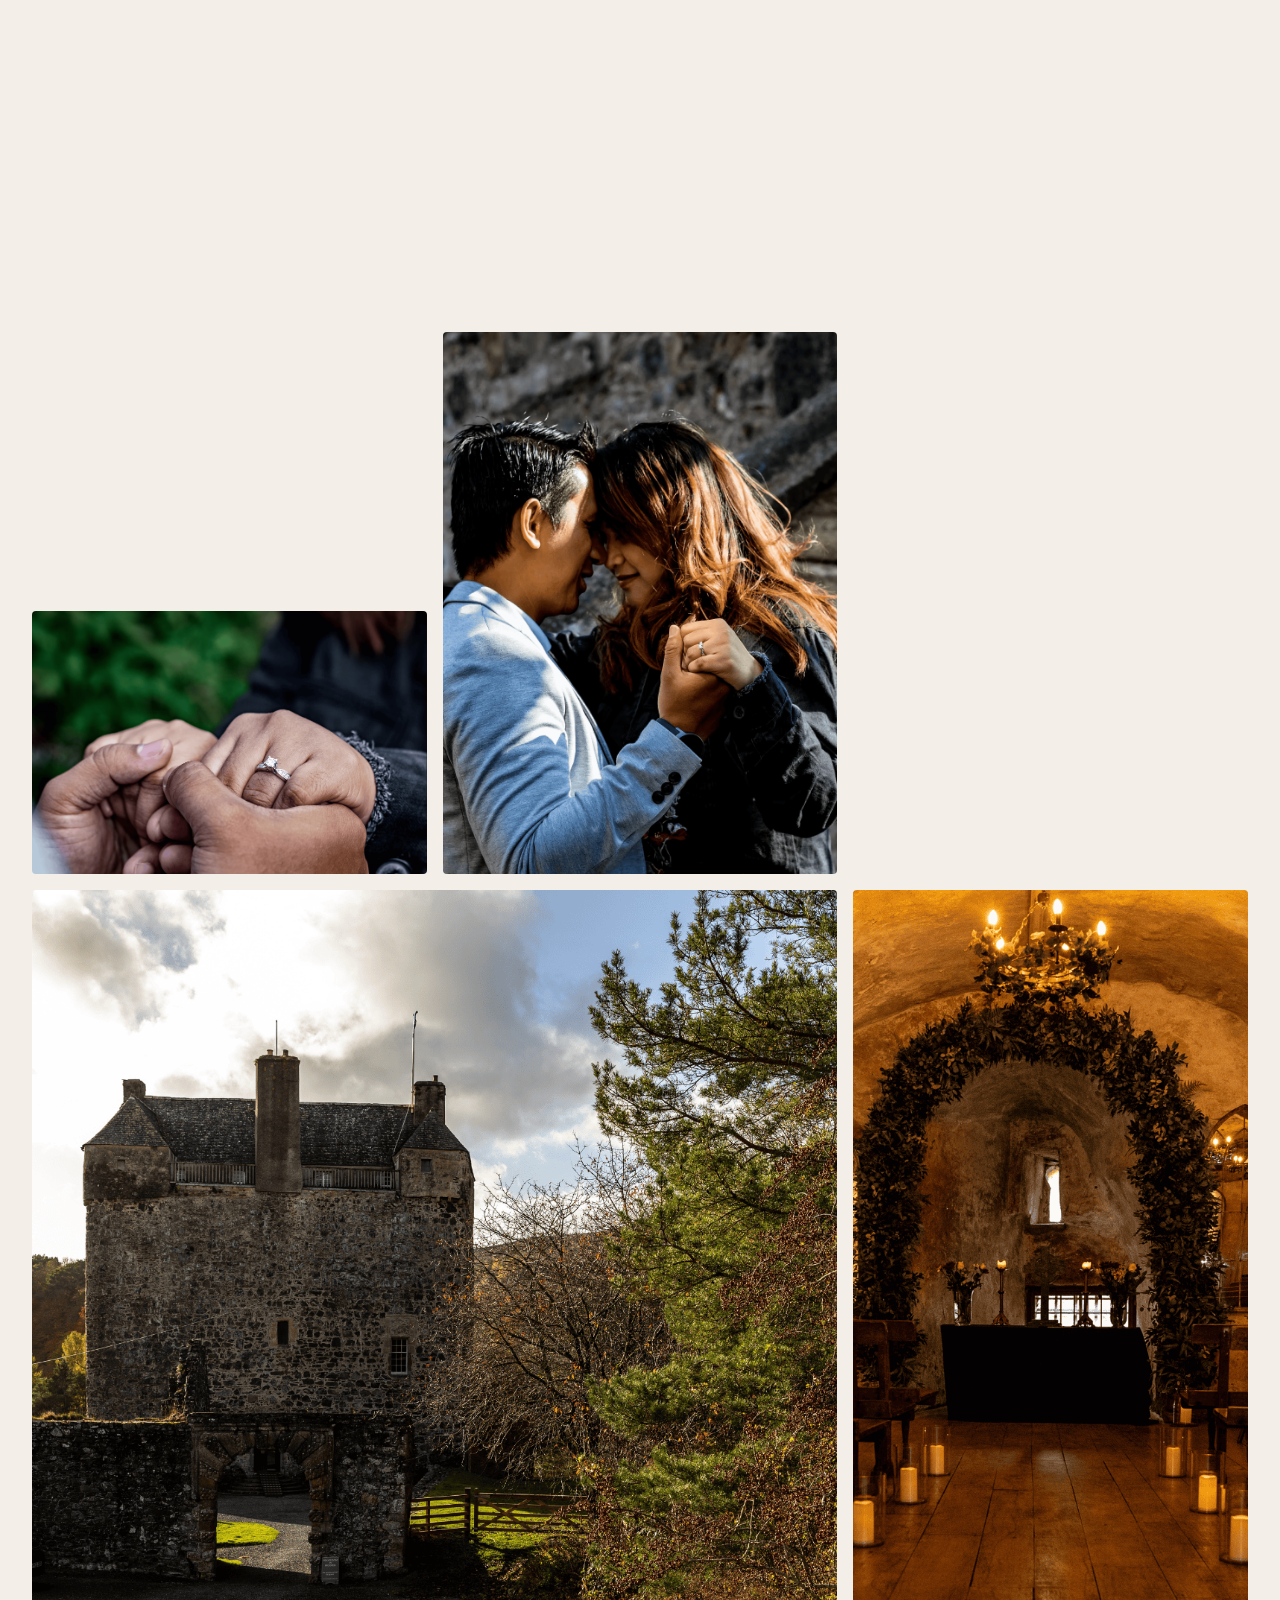
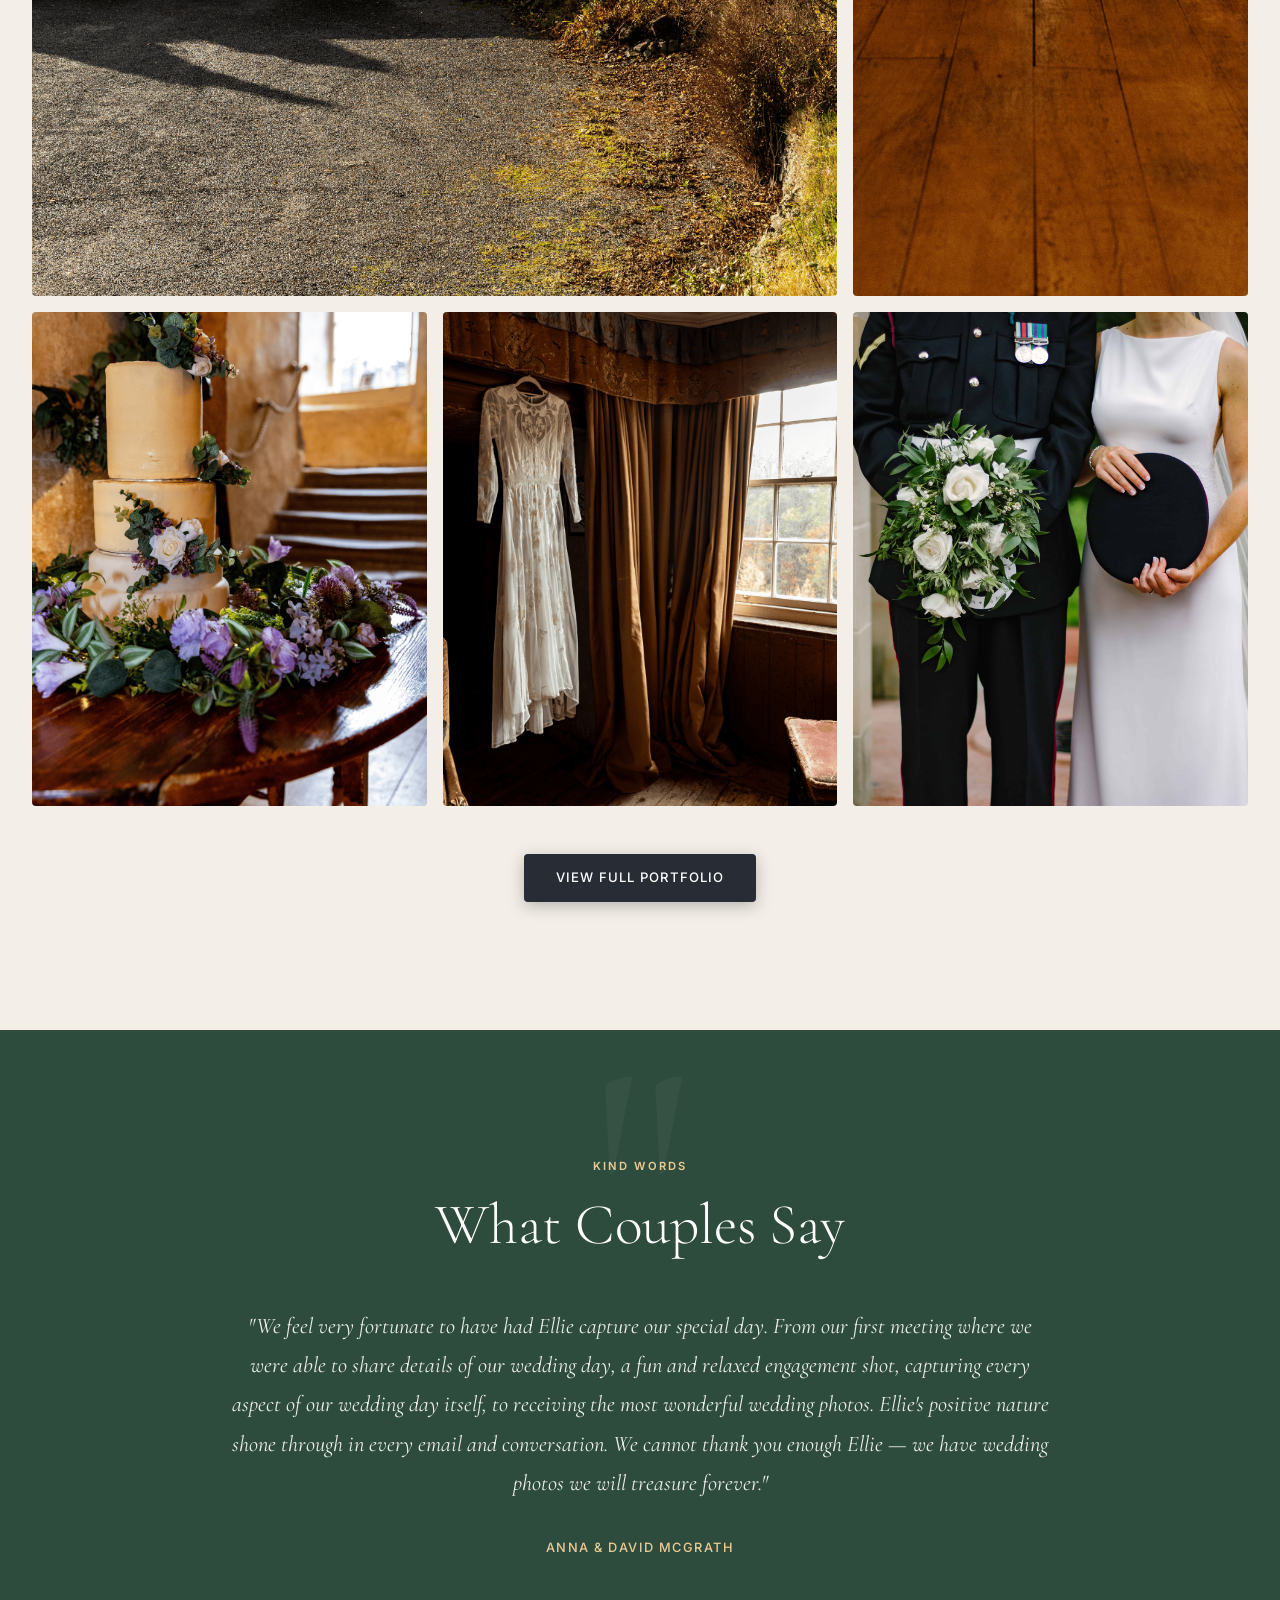
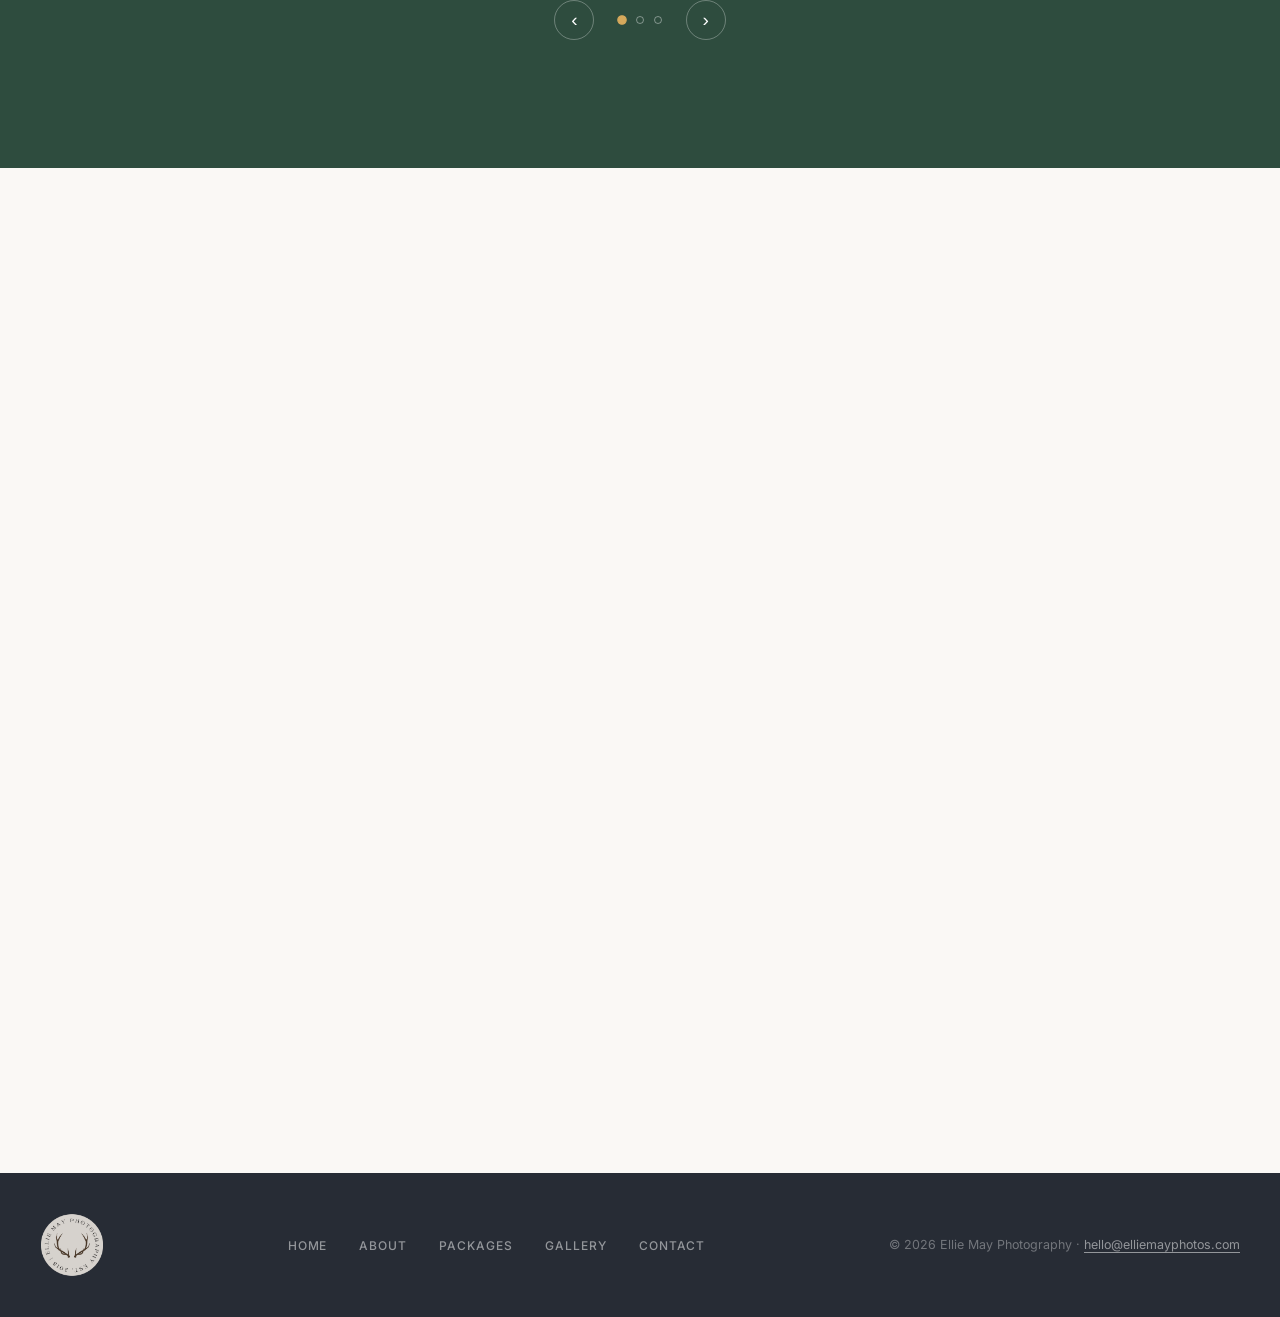
==== commit 575776c6: "SEO optimisation: Worcestershire wedding photography targeting, structured data, meta tags, robots.t" ====
--- a/index.html
+++ b/index.html
@@ -3,12 +3,103 @@
 <head>
   <meta charset="UTF-8" />
   <meta name="viewport" content="width=device-width, initial-scale=1.0" />
-  <title>Ellie May Photography | Wedding & Portrait Photographer</title>
-  <meta name="description" content="Ellie May Photography — capturing timeless love stories across the Midlands and worldwide. Weddings, engagements, and newborn portraits." />
+  <title>Wedding Photographer Worcestershire | Ellie May Photography</title>
+  <meta name="description" content="Award-worthy wedding photography in Worcestershire & the Cotswolds. Natural, emotive storytelling from bridal prep to last dance. View portfolio & check availability." />
+
+  <!-- Canonical -->
+  <link rel="canonical" href="https://www.elliemayphotos.com/" />
+
+  <!-- Open Graph -->
+  <meta property="og:type" content="website" />
+  <meta property="og:url" content="https://www.elliemayphotos.com/" />
+  <meta property="og:title" content="Wedding Photographer Worcestershire | Ellie May Photography" />
+  <meta property="og:description" content="Natural, emotive wedding photography in Worcestershire & the Cotswolds. View portfolio & check availability." />
+  <meta property="og:image" content="https://www.elliemayphotos.com/Images/4.png" />
+
+  <!-- Twitter Card -->
+  <meta name="twitter:card" content="summary_large_image" />
+  <meta name="twitter:title" content="Wedding Photographer Worcestershire | Ellie May Photography" />
+  <meta name="twitter:description" content="Natural, emotive wedding photography in Worcestershire & the Cotswolds. View portfolio & check availability." />
+  <meta name="twitter:image" content="https://www.elliemayphotos.com/Images/4.png" />
+
+  <!-- Geo Tags for Local SEO -->
+  <meta name="geo.region" content="GB-WOR" />
+  <meta name="geo.placename" content="Worcestershire" />
   <link rel="preconnect" href="https://fonts.googleapis.com" />
   <link rel="preconnect" href="https://fonts.gstatic.com" crossorigin />
   <link href="https://fonts.googleapis.com/css2?family=Cormorant+Garamond:ital,wght@0,300;0,400;0,500;0,600;1,300;1,400;1,600&family=Inter:wght@300;400;500;600&display=swap" rel="stylesheet" />
   <link rel="stylesheet" href="style.css" />
+
+  <!-- Structured Data: LocalBusiness + Photographer -->
+  <script type="application/ld+json">
+  {
+    "@context": "https://schema.org",
+    "@type": ["LocalBusiness", "Photographer"],
+    "name": "Ellie May Photography",
+    "url": "https://www.elliemayphotos.com/",
+    "telephone": "+447579032450",
+    "email": "hello@elliemayphotos.com",
+    "description": "Wedding and portrait photographer based in Worcestershire, covering the Cotswolds, Herefordshire, Warwickshire, and UK-wide.",
+    "image": "https://www.elliemayphotos.com/Images/4.png",
+    "priceRange": "££",
+    "areaServed": [
+      { "@type": "AdministrativeArea", "name": "Worcestershire" },
+      { "@type": "AdministrativeArea", "name": "Herefordshire" },
+      { "@type": "AdministrativeArea", "name": "Warwickshire" },
+      { "@type": "AdministrativeArea", "name": "Gloucestershire" },
+      { "@type": "AdministrativeArea", "name": "Cotswolds" },
+      { "@type": "AdministrativeArea", "name": "West Midlands" },
+      { "@type": "AdministrativeArea", "name": "Shropshire" }
+    ],
+    "address": {
+      "@type": "PostalAddress",
+      "addressRegion": "Worcestershire",
+      "addressCountry": "GB"
+    },
+    "aggregateRating": {
+      "@type": "AggregateRating",
+      "ratingValue": "5",
+      "reviewCount": "200"
+    },
+    "sameAs": []
+  }
+  </script>
+
+  <!-- Structured Data: WebSite -->
+  <script type="application/ld+json">
+  {
+    "@context": "https://schema.org",
+    "@type": "WebSite",
+    "name": "Ellie May Photography",
+    "url": "https://www.elliemayphotos.com/"
+  }
+  </script>
+
+  <!-- Structured Data: FAQ -->
+  <script type="application/ld+json">
+  {
+    "@context": "https://schema.org",
+    "@type": "FAQPage",
+    "mainEntity": [
+      {
+        "@type": "Question",
+        "name": "How much does a wedding photographer in Worcestershire cost?",
+        "acceptedAnswer": {
+          "@type": "Answer",
+          "text": "Wedding photography packages with Ellie May Photography start from elopement coverage (up to 4 hours with 100+ edited images) through to full-day wedding coverage (8–10 hours with 400+ edited images and an engagement shoot included). Contact us for a personalised quote."
+        }
+      },
+      {
+        "@type": "Question",
+        "name": "What areas do you cover as a wedding photographer?",
+        "acceptedAnswer": {
+          "@type": "Answer",
+          "text": "I'm based in Worcestershire and regularly photograph weddings across the Cotswolds, Herefordshire, Warwickshire, Gloucestershire, Shropshire, and the wider West Midlands. I'm also available to travel UK-wide and internationally."
+        }
+      }
+    ]
+  }
+  </script>
 </head>
 <body>
 
@@ -38,7 +129,7 @@
       <div class="hero-overlay"></div>
     </div>
     <div class="hero-content">
-      <p class="hero-eyebrow">Midlands, UK &amp; Worldwide</p>
+      <p class="hero-eyebrow">Worcestershire & UK Wedding Photographer</p>
       <h1 class="hero-title">Your Story,<br /><em>Forever Told</em></h1>
       <p class="hero-sub">"The best love is the kind that awakens the soul and makes us reach for more."</p>
       <div class="hero-actions">
@@ -85,9 +176,9 @@
       </div>
       <div class="about-text">
         <p class="section-label">About Ellie May</p>
-        <h2 class="section-title">Capturing Love<br />in Every Frame</h2>
-        <p class="body-text">With a keen eye for detail and a heart full of passion, I specialise in capturing the essence of love and telling beautiful stories through my photography.</p>
-        <p class="body-text">Every click of my camera is a moment frozen in time — a memory to be cherished forever. Let me be a part of your special day and immortalise your love story.</p>
+        <h2 class="section-title">Natural & Emotive<br />Wedding Photography</h2>
+        <p class="body-text">I am a Worcestershire-based wedding photographer dedicated to capturing the authentic, unscripted moments of your special day. My style blends documentary storytelling with artistic portraiture, ensuring your wedding gallery is a timeless reflection of your love.</p>
+        <p class="body-text">From the nervous excitement of your morning preparations to the electric energy on the dance floor, I focus on the details that make your day unique. Whether you are hosting an intimate celebration in the Cotswolds or a grand affair across the UK, I am here to document your journey with care and creativity.</p>
         <div class="about-stats">
           <div class="stat">
             <span class="stat-num">200+</span>
@@ -98,8 +189,8 @@
             <span class="stat-label">Average Review</span>
           </div>
           <div class="stat">
-            <span class="stat-num">Midlands-based</span>
-            <span class="stat-label">UK-wide & Worldwide Travel</span>
+            <span class="stat-num">Worcestershire</span>
+            <span class="stat-label">Covering the Cotswolds, West Midlands &amp; UK-wide</span>
           </div>
         </div>
         <a href="#contact" class="btn btn-dark" id="about-contact-btn">Let's Chat</a>
@@ -357,7 +448,7 @@
           </a>
           <div class="contact-item">
             <span class="contact-icon">◎</span>
-            Midlands-based · Covering all of the UK · Available to travel worldwide
+            Worcestershire-based · Covering the Cotswolds, Herefordshire, Warwickshire &amp; UK-wide
           </div>
         </div>
         <div class="social-links">
@@ -430,7 +521,7 @@
         <a href="#gallery">Gallery</a>
         <a href="#contact">Contact</a>
       </nav>
-      <p class="footer-copy">© 2025 Ellie May Photography · <a href="mailto:hello@elliemayphotos.com">hello@elliemayphotos.com</a></p>
+      <p class="footer-copy">© 2026 Ellie May Photography · <a href="mailto:hello@elliemayphotos.com">hello@elliemayphotos.com</a></p>
     </div>
   </footer>
 
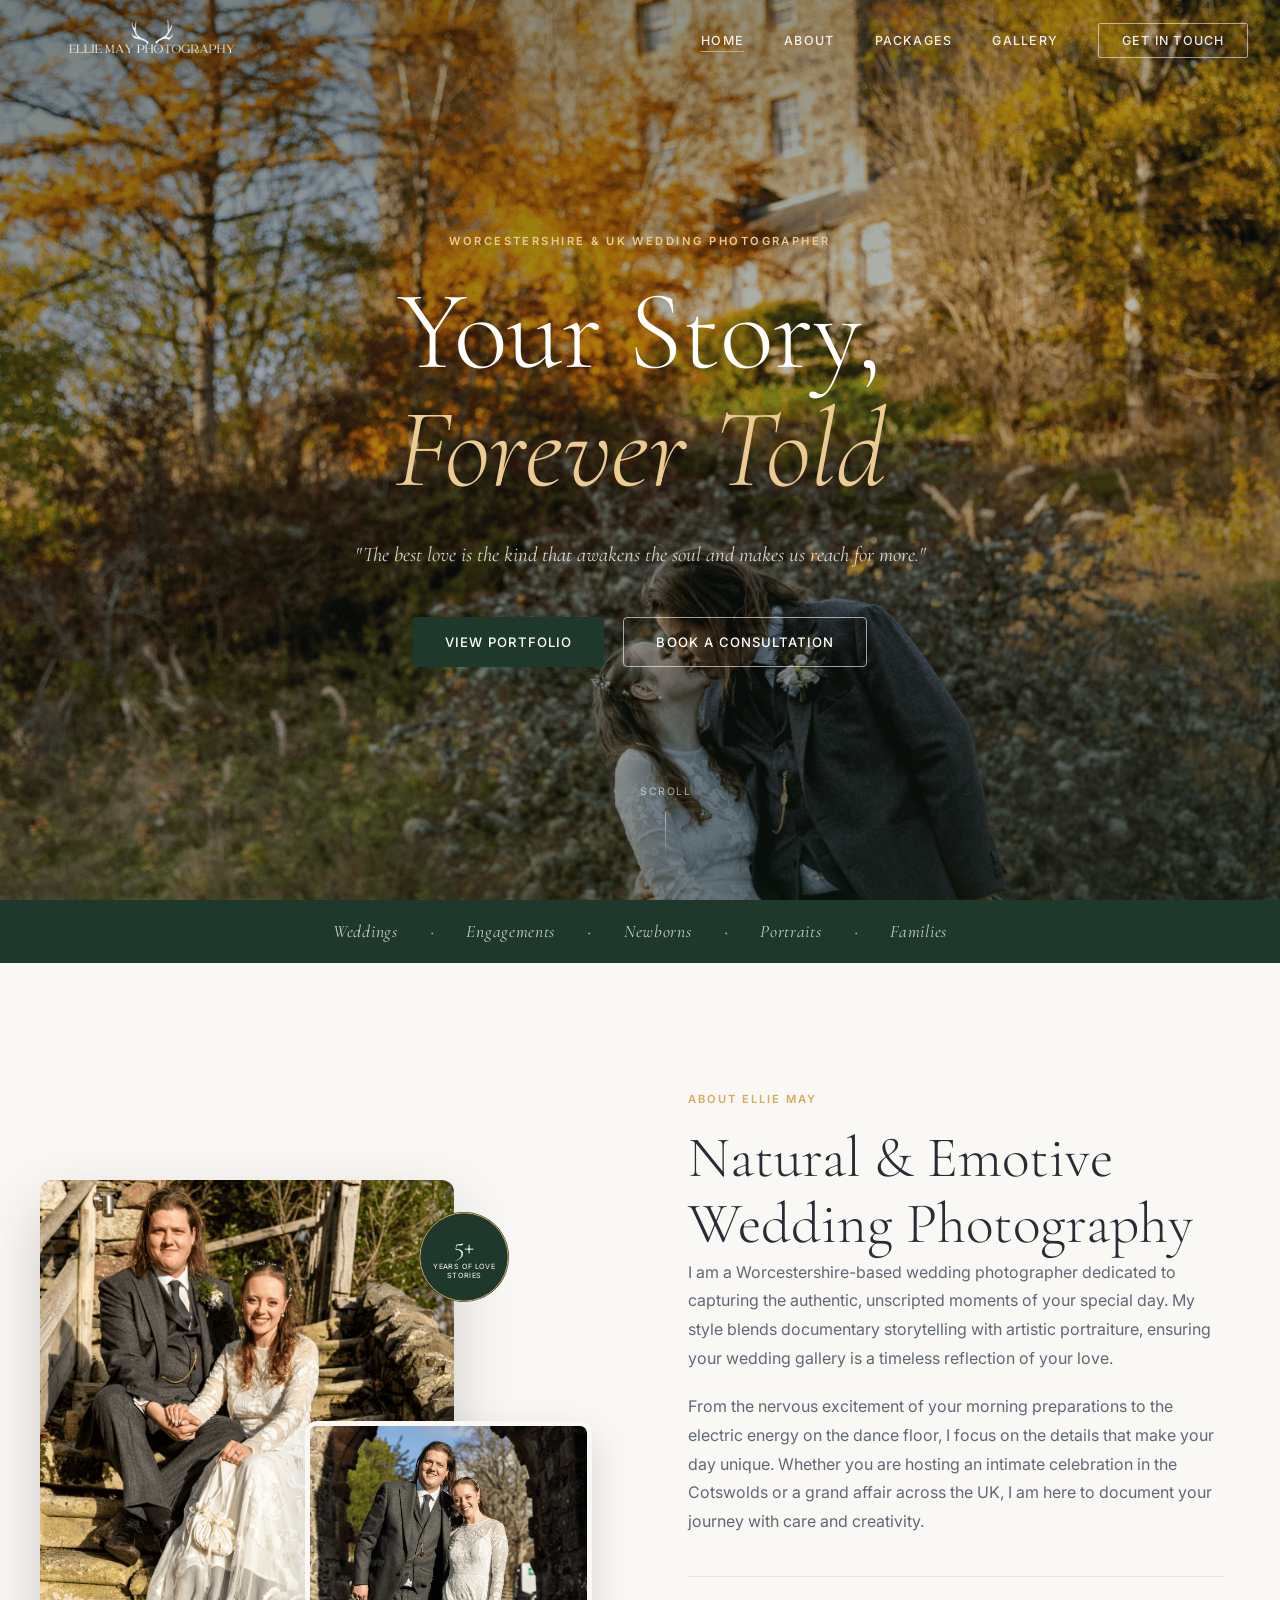
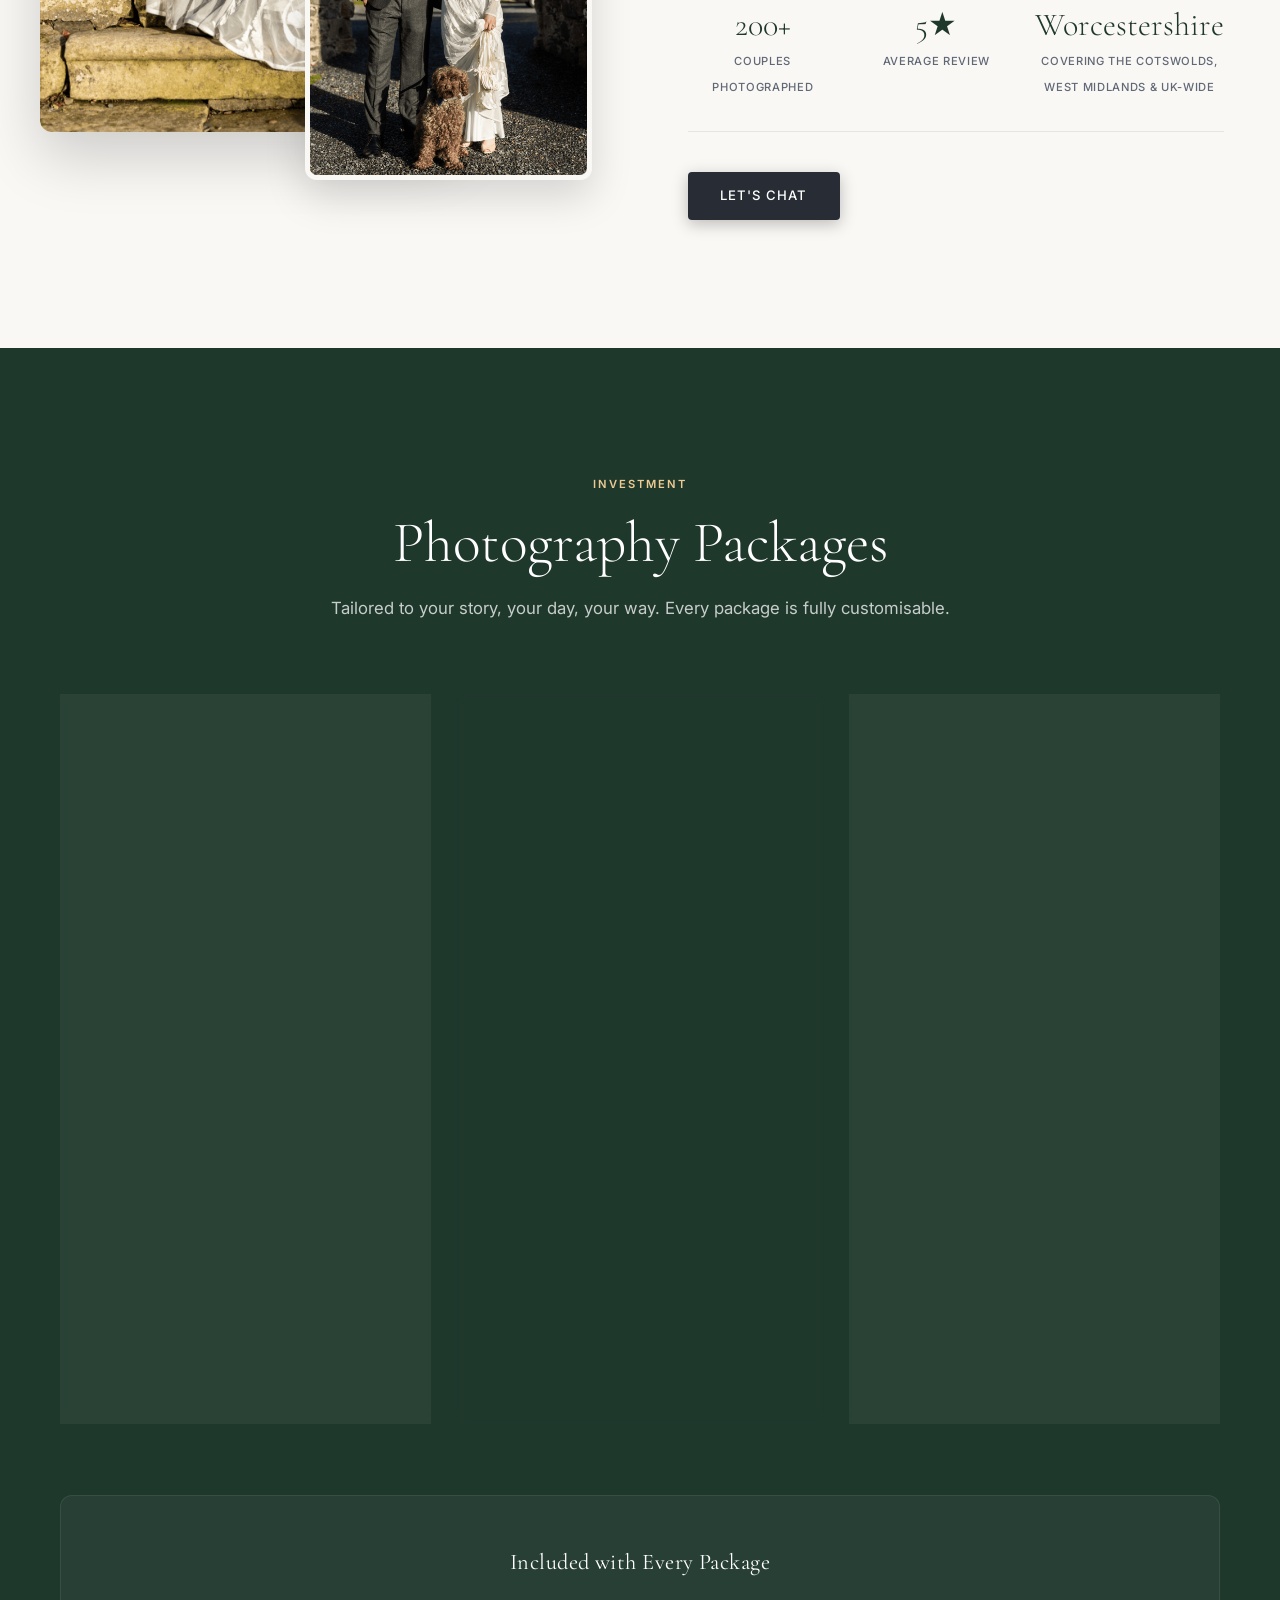
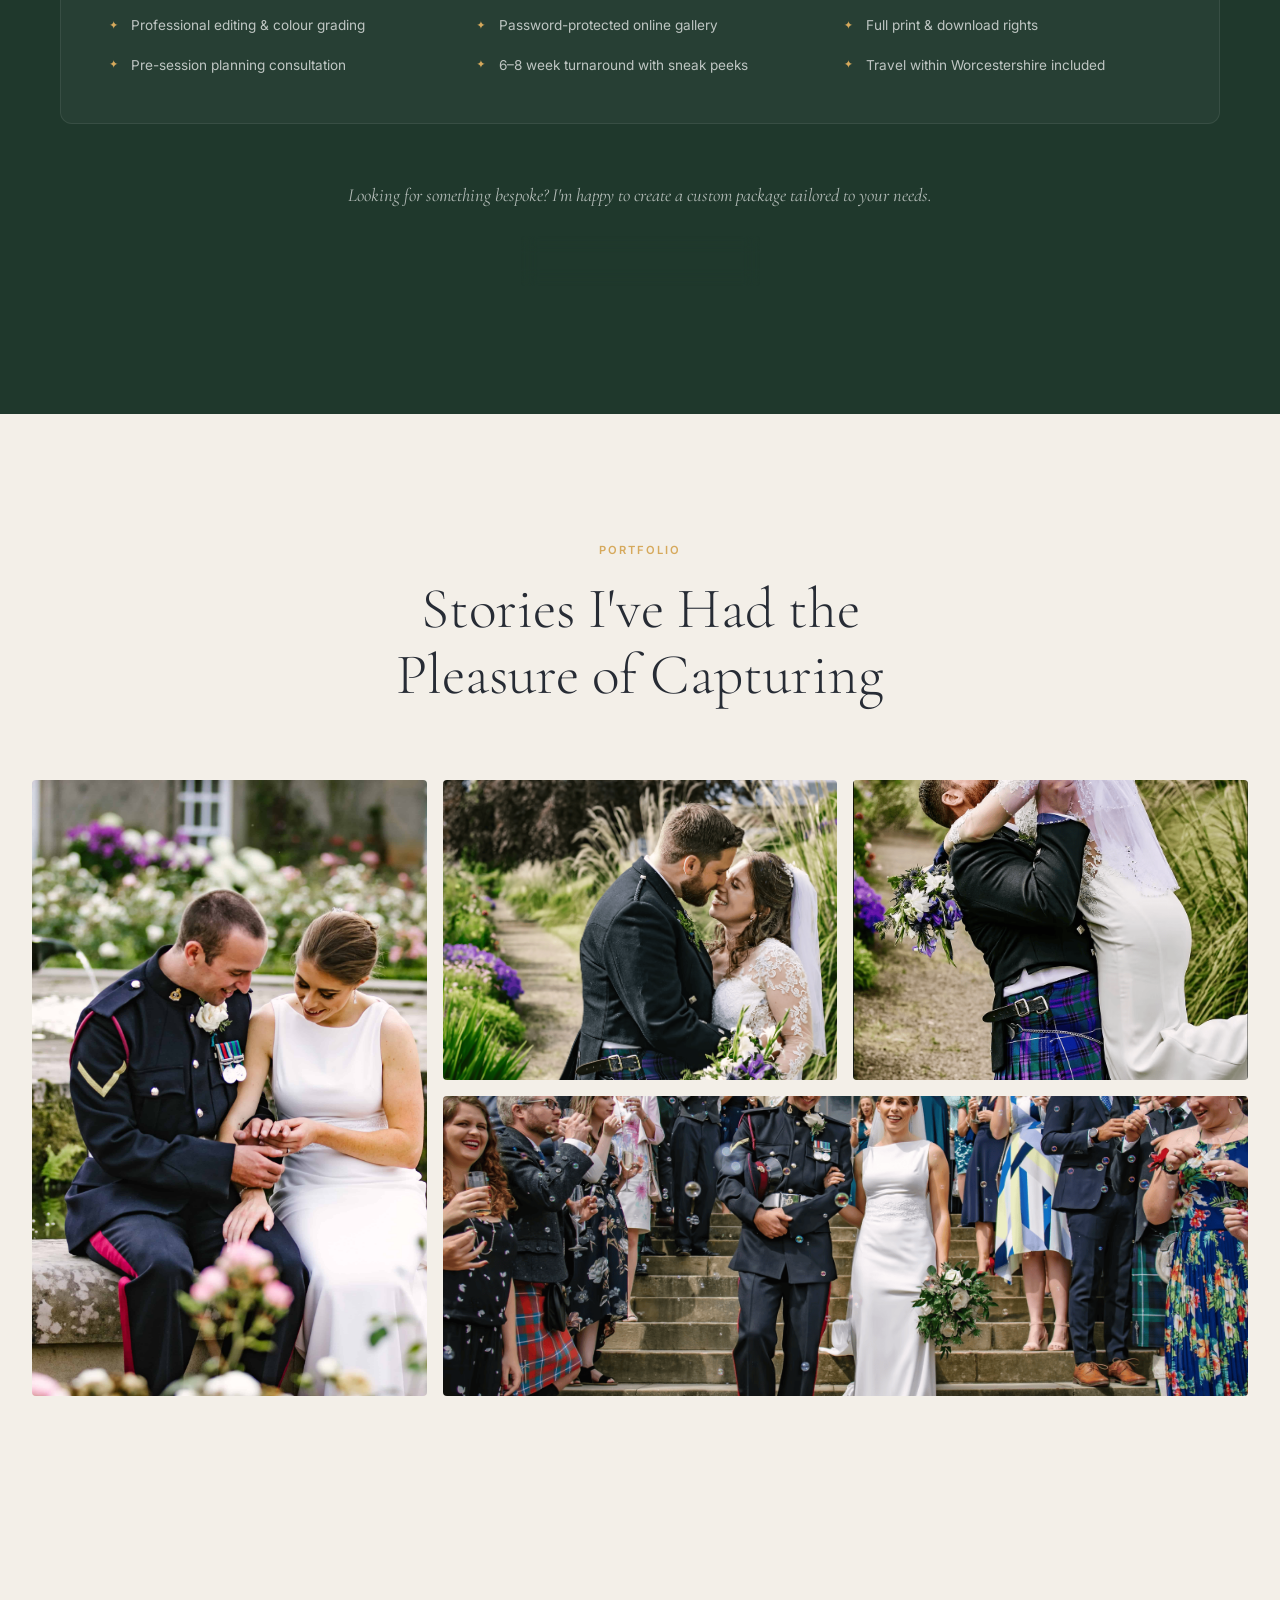
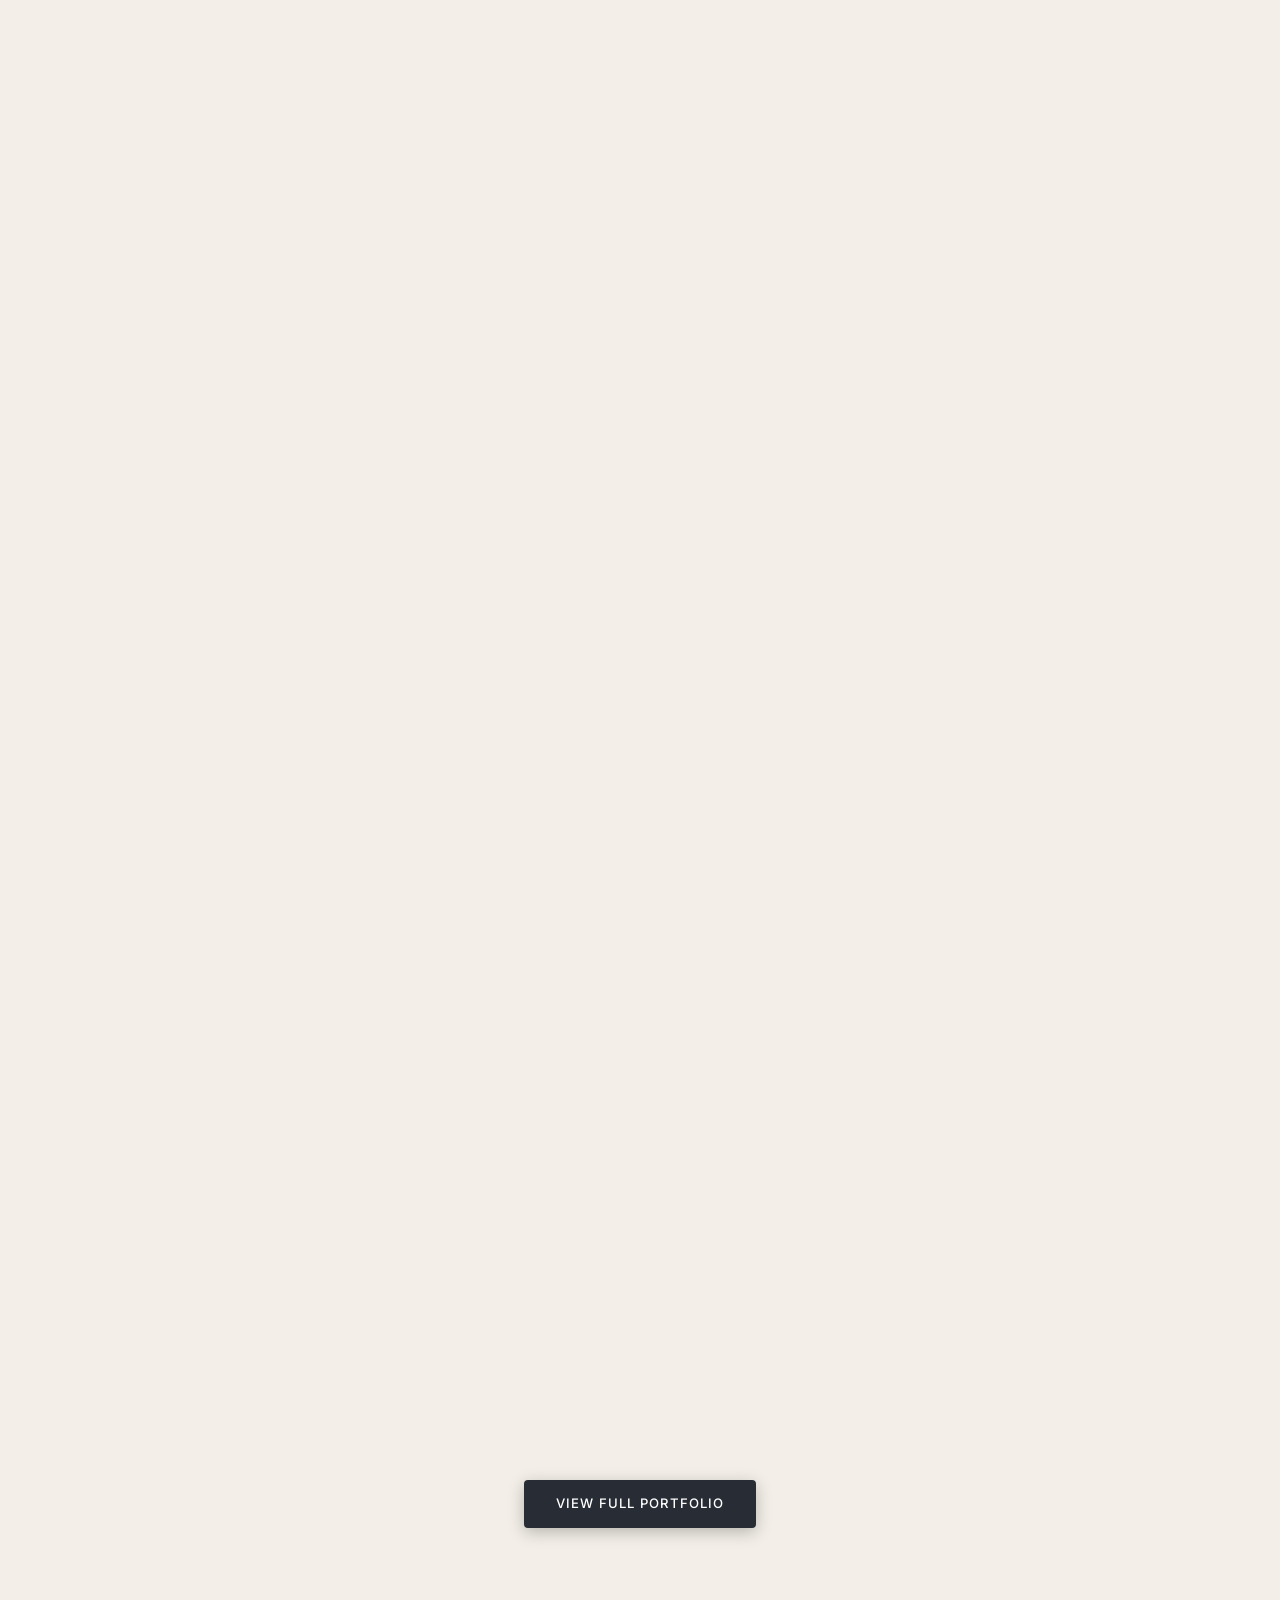
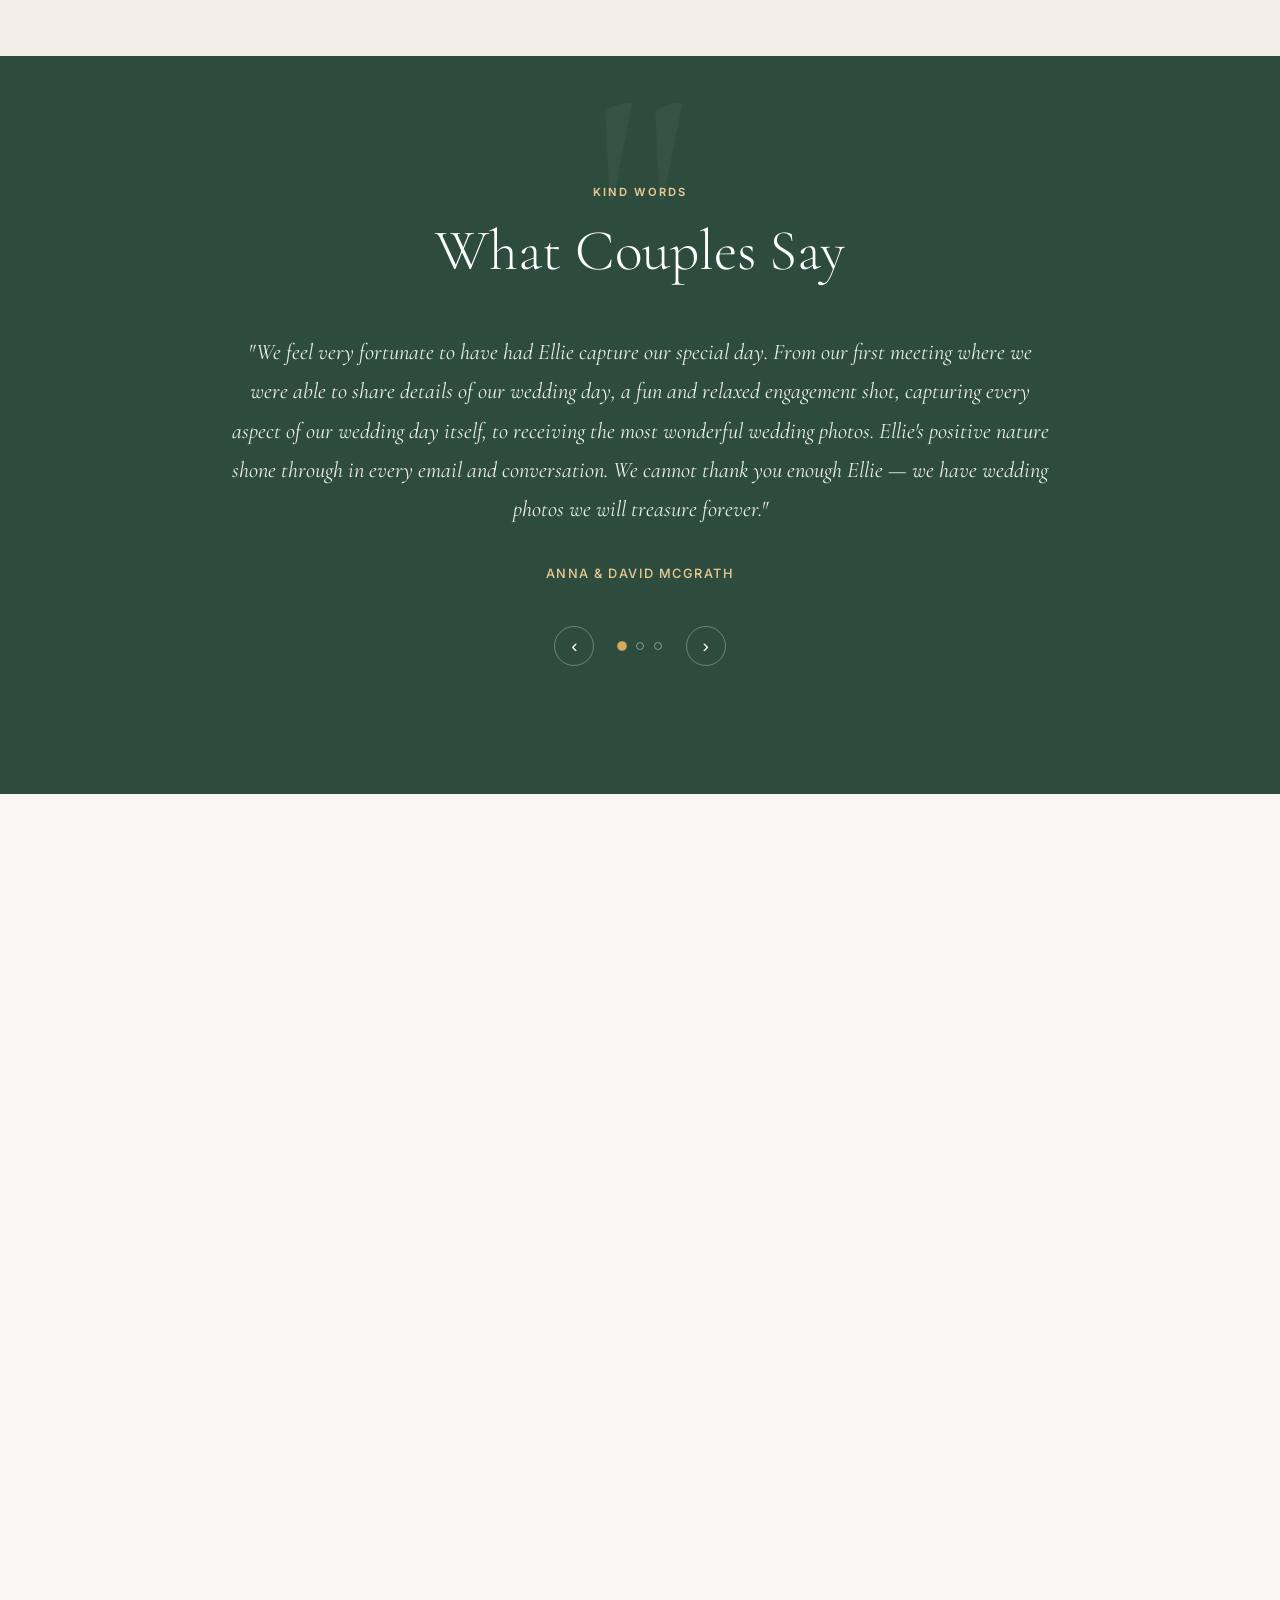
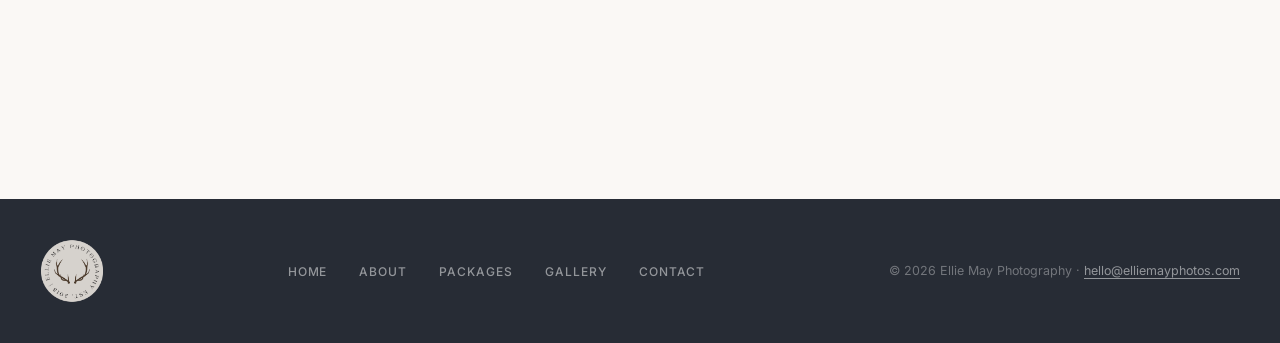
==== commit f0a148fc: "Add pricing section with starting prices and included benefits - Replace emoji icons with elegant SV" ====
--- a/index.html
+++ b/index.html
@@ -86,7 +86,7 @@
         "name": "How much does a wedding photographer in Worcestershire cost?",
         "acceptedAnswer": {
           "@type": "Answer",
-          "text": "Wedding photography packages with Ellie May Photography start from elopement coverage (up to 4 hours with 100+ edited images) through to full-day wedding coverage (8–10 hours with 400+ edited images and an engagement shoot included). Contact us for a personalised quote."
+          "text": "Wedding photography packages with Ellie May Photography start from £1,800 for half-day coverage (up to 4 hours with 150+ edited images), from £3,000 for full-day wedding coverage (8–10 hours with 400+ edited images and an engagement shoot included), and from £1,000 for portrait and family sessions. Contact us for a personalised quote."
         }
       },
       {
@@ -198,52 +198,118 @@
     </div>
   </section>
 
-  <!-- ─── PACKAGES ──────────────────────────────────────── -->
+  <!-- ─── PRICING / PACKAGES ──────────────────────────────── -->
   <section class="packages" id="packages">
     <div class="section-header">
-      <p class="section-label light">What I Offer</p>
+      <p class="section-label light">Investment</p>
       <h2 class="section-title light">Photography Packages</h2>
-      <p class="section-sub light">Tailored to your story, your day, your way.</p>
+      <p class="section-sub light">Tailored to your story, your day, your way. Every package is fully customisable.</p>
     </div>
     <div class="packages-grid">
-      <div class="package-card" id="pkg-elopement">
-        <div class="pkg-icon">💍</div>
-        <h3 class="pkg-title">Elopement</h3>
-        <p class="pkg-desc">Intimate, adventurous, and entirely yours. Perfect for small ceremonies and micro-weddings.</p>
+
+      <!-- ── HALF DAY ── -->
+      <div class="package-card" id="pkg-halfday">
+        <div class="pkg-icon-wrap">
+          <svg class="pkg-icon-svg" viewBox="0 0 48 48" fill="none" stroke="currentColor" stroke-width="1.4" stroke-linecap="round" stroke-linejoin="round"><circle cx="24" cy="24" r="20"/><path d="M24 14v10l7 5"/></svg>
+        </div>
+        <h3 class="pkg-title">Half Day</h3>
+        <div class="pkg-price">
+          <span class="pkg-from">from</span>
+          <span class="pkg-amount">£1,800</span>
+        </div>
+        <p class="pkg-desc">Intimate, adventurous, and entirely yours. Perfect for elopements, small ceremonies and micro-weddings.</p>
         <ul class="pkg-list">
           <li>Up to 4 hours coverage</li>
-          <li>100+ edited images</li>
+          <li>150+ edited images</li>
           <li>Private online gallery</li>
           <li>Print release included</li>
+          <li>Pre-wedding consultation</li>
         </ul>
-        <a href="#contact" class="btn btn-outline pkg-btn">Enquire Now</a>
-      </div>
+        <a href="#contact" class="btn btn-outline pkg-btn" id="pkg-halfday-btn">Enquire Now</a>
+      </div>
+
+      <!-- ── FULL DAY WEDDING (Featured) ── -->
       <div class="package-card featured" id="pkg-wedding">
         <div class="pkg-badge">Most Popular</div>
-        <div class="pkg-icon">💒</div>
+        <div class="pkg-icon-wrap">
+          <svg class="pkg-icon-svg" viewBox="0 0 48 48" fill="none" stroke="currentColor" stroke-width="1.4" stroke-linecap="round" stroke-linejoin="round"><path d="M24 4l4 8 9 1.3-6.5 6.3 1.5 9L24 24l-8 4.6 1.5-9L11 13.3l9-1.3z"/><path d="M14 32c-4 2-7 6-7 10h34c0-4-3-8-7-10"/></svg>
+        </div>
         <h3 class="pkg-title">Full Day Wedding</h3>
-        <p class="pkg-desc">From getting ready to first dance — I'll be there to capture every precious moment.</p>
+        <div class="pkg-price">
+          <span class="pkg-from">from</span>
+          <span class="pkg-amount">£3,000</span>
+        </div>
+        <p class="pkg-desc">From getting ready to first dance — I'll be there to capture every precious moment of your day.</p>
         <ul class="pkg-list">
           <li>Full day coverage (8–10 hrs)</li>
           <li>400+ edited images</li>
           <li>Engagement shoot included</li>
           <li>Premium online gallery</li>
           <li>Print release included</li>
+          <li>Second shooter available</li>
+          <li>Wedding timeline planning</li>
         </ul>
-        <a href="#contact" class="btn btn-primary pkg-btn">Enquire Now</a>
-      </div>
+        <a href="#contact" class="btn btn-primary pkg-btn" id="pkg-wedding-btn">Enquire Now</a>
+      </div>
+
+      <!-- ── PORTRAITS & FAMILIES ── -->
       <div class="package-card" id="pkg-portrait">
-        <div class="pkg-icon">🌿</div>
+        <div class="pkg-icon-wrap">
+          <svg class="pkg-icon-svg" viewBox="0 0 48 48" fill="none" stroke="currentColor" stroke-width="1.4" stroke-linecap="round" stroke-linejoin="round"><path d="M34 42v-3c0-4.4-4.5-8-10-8s-10 3.6-10 8v3"/><circle cx="24" cy="18" r="7"/><path d="M40 42v-2c0-2.7-2-5-5-6"/><path d="M33 12c3 1 5 3.4 5 6.5S36 24 33 25"/><path d="M8 42v-2c0-2.7 2-5 5-6"/><path d="M15 12c-3 1-5 3.4-5 6.5S12 24 15 25"/></svg>
+        </div>
         <h3 class="pkg-title">Portraits & Families</h3>
+        <div class="pkg-price">
+          <span class="pkg-from">from</span>
+          <span class="pkg-amount">£1,000</span>
+        </div>
         <p class="pkg-desc">Engagements, newborns, family sessions — celebrating life's most beautiful chapters.</p>
         <ul class="pkg-list">
           <li>1–2 hour session</li>
           <li>60+ edited images</li>
           <li>Private online gallery</li>
           <li>Print release included</li>
+          <li>Location guidance</li>
         </ul>
-        <a href="#contact" class="btn btn-outline pkg-btn">Enquire Now</a>
-      </div>
+        <a href="#contact" class="btn btn-outline pkg-btn" id="pkg-portrait-btn">Enquire Now</a>
+      </div>
+
+    </div>
+
+    <!-- ── INCLUDED IN EVERY PACKAGE ── -->
+    <div class="pricing-includes" id="pricing-includes">
+      <h3 class="includes-title">Included with Every Package</h3>
+      <div class="includes-grid">
+        <div class="includes-item" id="inc-editing">
+          <span class="includes-icon">✦</span>
+          <span class="includes-text">Professional editing & colour grading</span>
+        </div>
+        <div class="includes-item" id="inc-gallery">
+          <span class="includes-icon">✦</span>
+          <span class="includes-text">Password-protected online gallery</span>
+        </div>
+        <div class="includes-item" id="inc-print">
+          <span class="includes-icon">✦</span>
+          <span class="includes-text">Full print & download rights</span>
+        </div>
+        <div class="includes-item" id="inc-consultation">
+          <span class="includes-icon">✦</span>
+          <span class="includes-text">Pre-session planning consultation</span>
+        </div>
+        <div class="includes-item" id="inc-turnaround">
+          <span class="includes-icon">✦</span>
+          <span class="includes-text">6–8 week turnaround with sneak peeks</span>
+        </div>
+        <div class="includes-item" id="inc-travel">
+          <span class="includes-icon">✦</span>
+          <span class="includes-text">Travel within Worcestershire included</span>
+        </div>
+      </div>
+    </div>
+
+    <!-- ── PRICING CTA ── -->
+    <div class="pricing-cta">
+      <p class="pricing-cta-text">Looking for something bespoke? I'm happy to create a custom package tailored to your needs.</p>
+      <a href="#contact" class="btn btn-ghost" id="pricing-custom-btn">Get a Custom Quote</a>
     </div>
   </section>
 
--- a/style.css
+++ b/style.css
@@ -544,7 +544,7 @@
   color: var(--text-soft);
 }
 
-/* ─── PACKAGES ──────────────────────────────────────────── */
+/* ─── PACKAGES / PRICING ────────────────────────────────── */
 .packages {
   background: var(--forest);
   padding: clamp(5rem, 10vw, 9rem) 2rem;
@@ -613,9 +613,65 @@
   white-space: nowrap;
 }
 
-.pkg-icon {
-  font-size: 2rem;
+/* Package icons — SVG line art */
+.pkg-icon-wrap {
+  width: 52px;
+  height: 52px;
+  display: flex;
+  align-items: center;
+  justify-content: center;
+  margin-bottom: 1.4rem;
+  border: 1px solid rgba(255,255,255,0.15);
+  border-radius: 50%;
+  padding: 10px;
+  transition: all 0.35s var(--ease-smooth);
+}
+.package-card:hover .pkg-icon-wrap {
+  border-color: var(--gold);
+  transform: scale(1.08);
+}
+.pkg-icon-svg {
+  width: 28px;
+  height: 28px;
+  color: var(--gold-light);
+  transition: color 0.35s;
+}
+.package-card.featured .pkg-icon-wrap {
+  border-color: var(--forest-light);
+  background: rgba(27, 60, 42, 0.06);
+}
+.package-card.featured .pkg-icon-svg {
+  color: var(--forest);
+}
+
+/* Pricing display */
+.pkg-price {
+  display: flex;
+  align-items: baseline;
+  gap: 0.5rem;
   margin-bottom: 1.2rem;
+}
+.pkg-from {
+  font-family: var(--font-sans);
+  font-size: 0.72rem;
+  font-weight: 500;
+  letter-spacing: 0.08em;
+  text-transform: uppercase;
+  color: rgba(255,255,255,0.45);
+}
+.pkg-amount {
+  font-family: var(--font-serif);
+  font-size: 2.4rem;
+  font-weight: 300;
+  color: var(--white);
+  line-height: 1;
+  letter-spacing: -0.01em;
+}
+.package-card.featured .pkg-from {
+  color: var(--text-soft);
+}
+.package-card.featured .pkg-amount {
+  color: var(--forest);
 }
 
 .pkg-title {
@@ -623,7 +679,7 @@
   font-size: 1.6rem;
   font-weight: 400;
   color: var(--white);
-  margin-bottom: 0.8rem;
+  margin-bottom: 0.6rem;
 }
 
 .pkg-desc {
@@ -659,6 +715,18 @@
 .package-card.featured .pkg-list li::before { color: var(--forest); }
 
 .pkg-btn { width: 100%; justify-content: center; }
+
+/* Outline buttons on dark cards need light text/borders */
+.package-card:not(.featured) .btn-outline {
+  border-color: rgba(255,255,255,0.45);
+  color: var(--white);
+}
+.package-card:not(.featured) .btn-outline:hover {
+  background: rgba(255,255,255,0.12);
+  border-color: var(--white);
+  color: var(--white);
+}
+
 .package-card.featured .btn-outline {
   border-color: var(--forest);
   color: var(--forest);
@@ -666,6 +734,69 @@
 .package-card.featured .btn-outline:hover {
   background: var(--forest);
   color: var(--white);
+}
+
+/* ─── INCLUDED IN EVERY PACKAGE ────────────────────────── */
+.pricing-includes {
+  max-width: 1160px;
+  margin: 4.5rem auto 0;
+  padding: 3rem;
+  background: rgba(255,255,255,0.04);
+  border: 1px solid rgba(255,255,255,0.08);
+  border-radius: var(--radius-lg);
+}
+
+.includes-title {
+  font-family: var(--font-serif);
+  font-size: 1.4rem;
+  font-weight: 400;
+  color: var(--white);
+  text-align: center;
+  margin-bottom: 2.2rem;
+  letter-spacing: 0.02em;
+}
+
+.includes-grid {
+  display: grid;
+  grid-template-columns: repeat(3, 1fr);
+  gap: 1.2rem 2.5rem;
+}
+
+.includes-item {
+  display: flex;
+  align-items: center;
+  gap: 0.8rem;
+}
+
+.includes-icon {
+  color: var(--gold);
+  font-size: 0.7rem;
+  flex-shrink: 0;
+}
+
+.includes-text {
+  font-size: 0.85rem;
+  color: rgba(255,255,255,0.7);
+  line-height: 1.5;
+}
+
+/* ─── PRICING CTA ──────────────────────────────────────── */
+.pricing-cta {
+  max-width: 700px;
+  margin: 3.5rem auto 0;
+  text-align: center;
+  display: flex;
+  flex-direction: column;
+  align-items: center;
+  gap: 1.5rem;
+}
+
+.pricing-cta-text {
+  font-family: var(--font-serif);
+  font-size: 1.15rem;
+  font-style: italic;
+  color: rgba(255,255,255,0.65);
+  line-height: 1.7;
 }
 
 /* ─── GALLERY ───────────────────────────────────────────── */
@@ -1149,6 +1280,8 @@
 
   .packages-grid { grid-template-columns: 1fr; max-width: 400px; margin-inline: auto; }
   .package-card.featured { transform: none; }
+  .includes-grid { grid-template-columns: repeat(2, 1fr); gap: 1rem 2rem; }
+  .pricing-includes { padding: 2rem 1.5rem; }
 
   .gallery-grid {
     grid-template-columns: 1fr 1fr;
@@ -1172,4 +1305,5 @@
   }
   .gallery-item.wide { grid-column: span 1; }
   .about-img-secondary { display: none; }
-}
+  .includes-grid { grid-template-columns: 1fr; }
+}
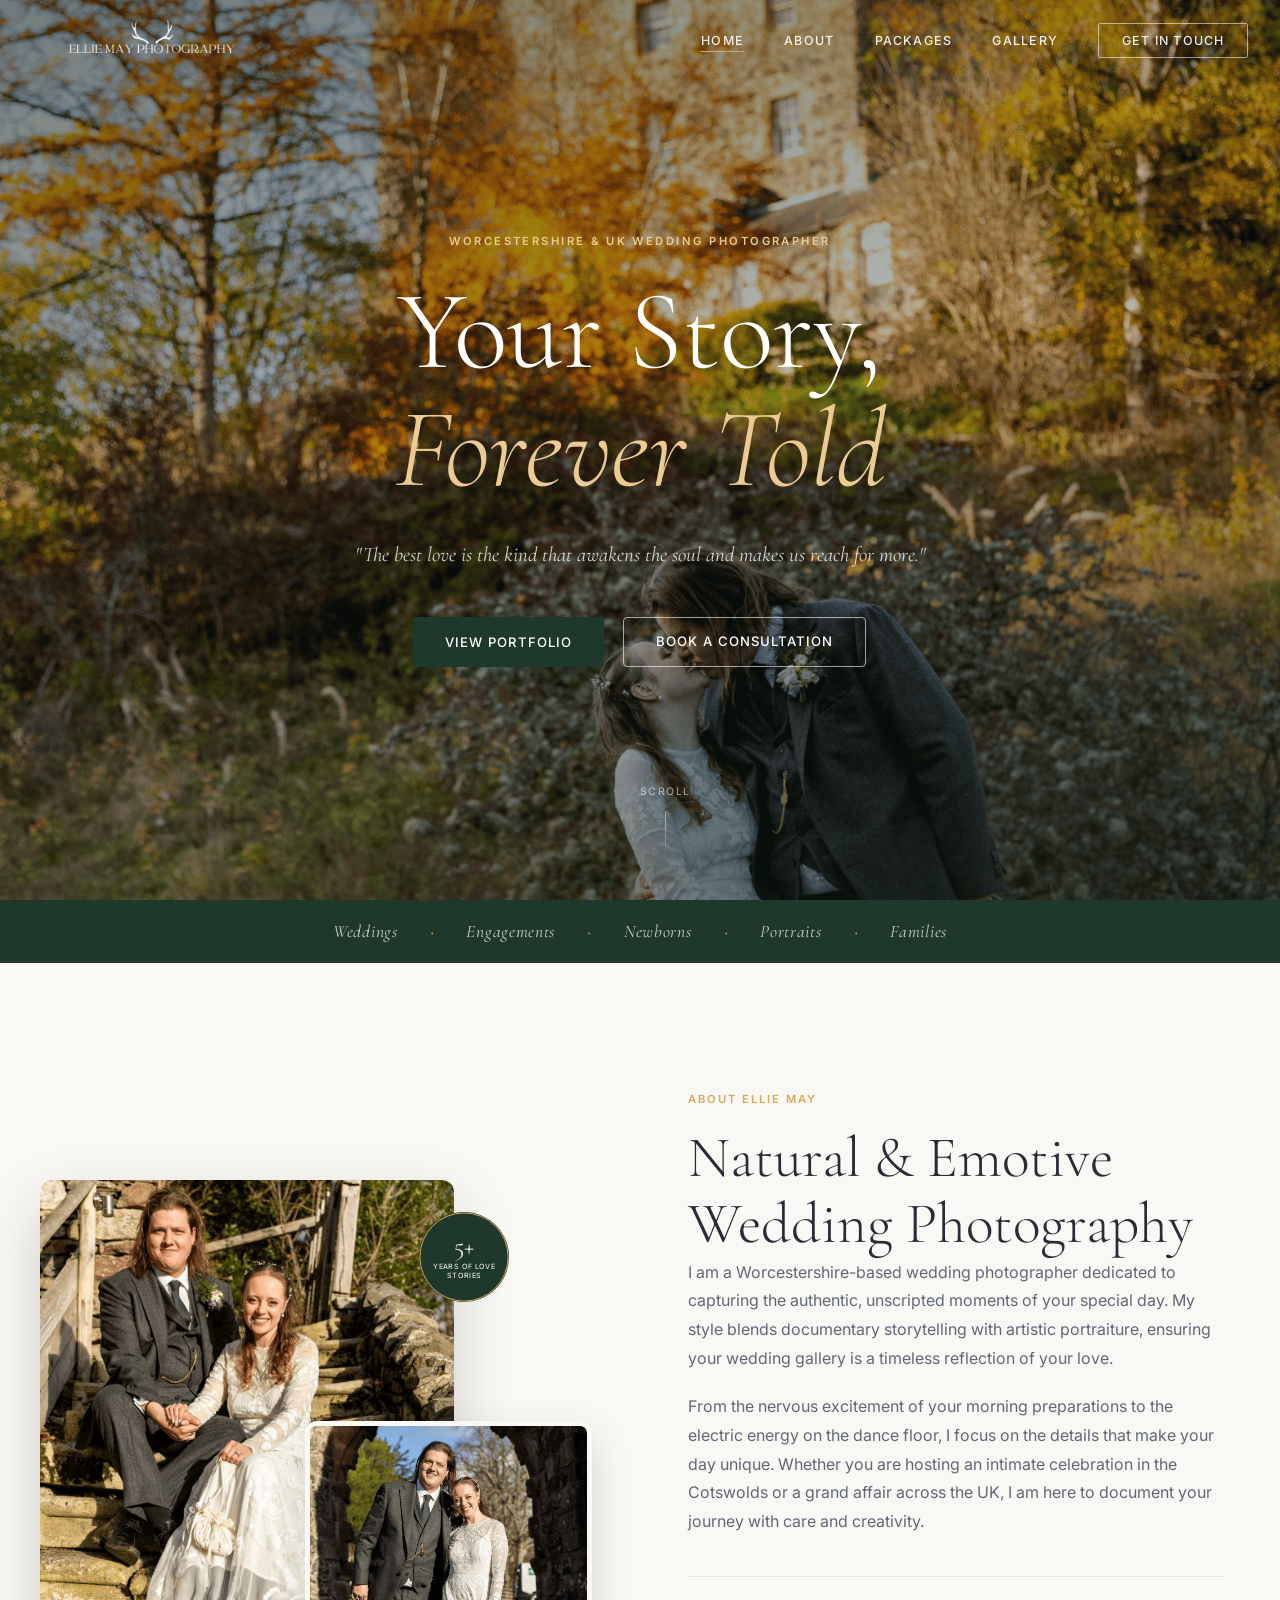
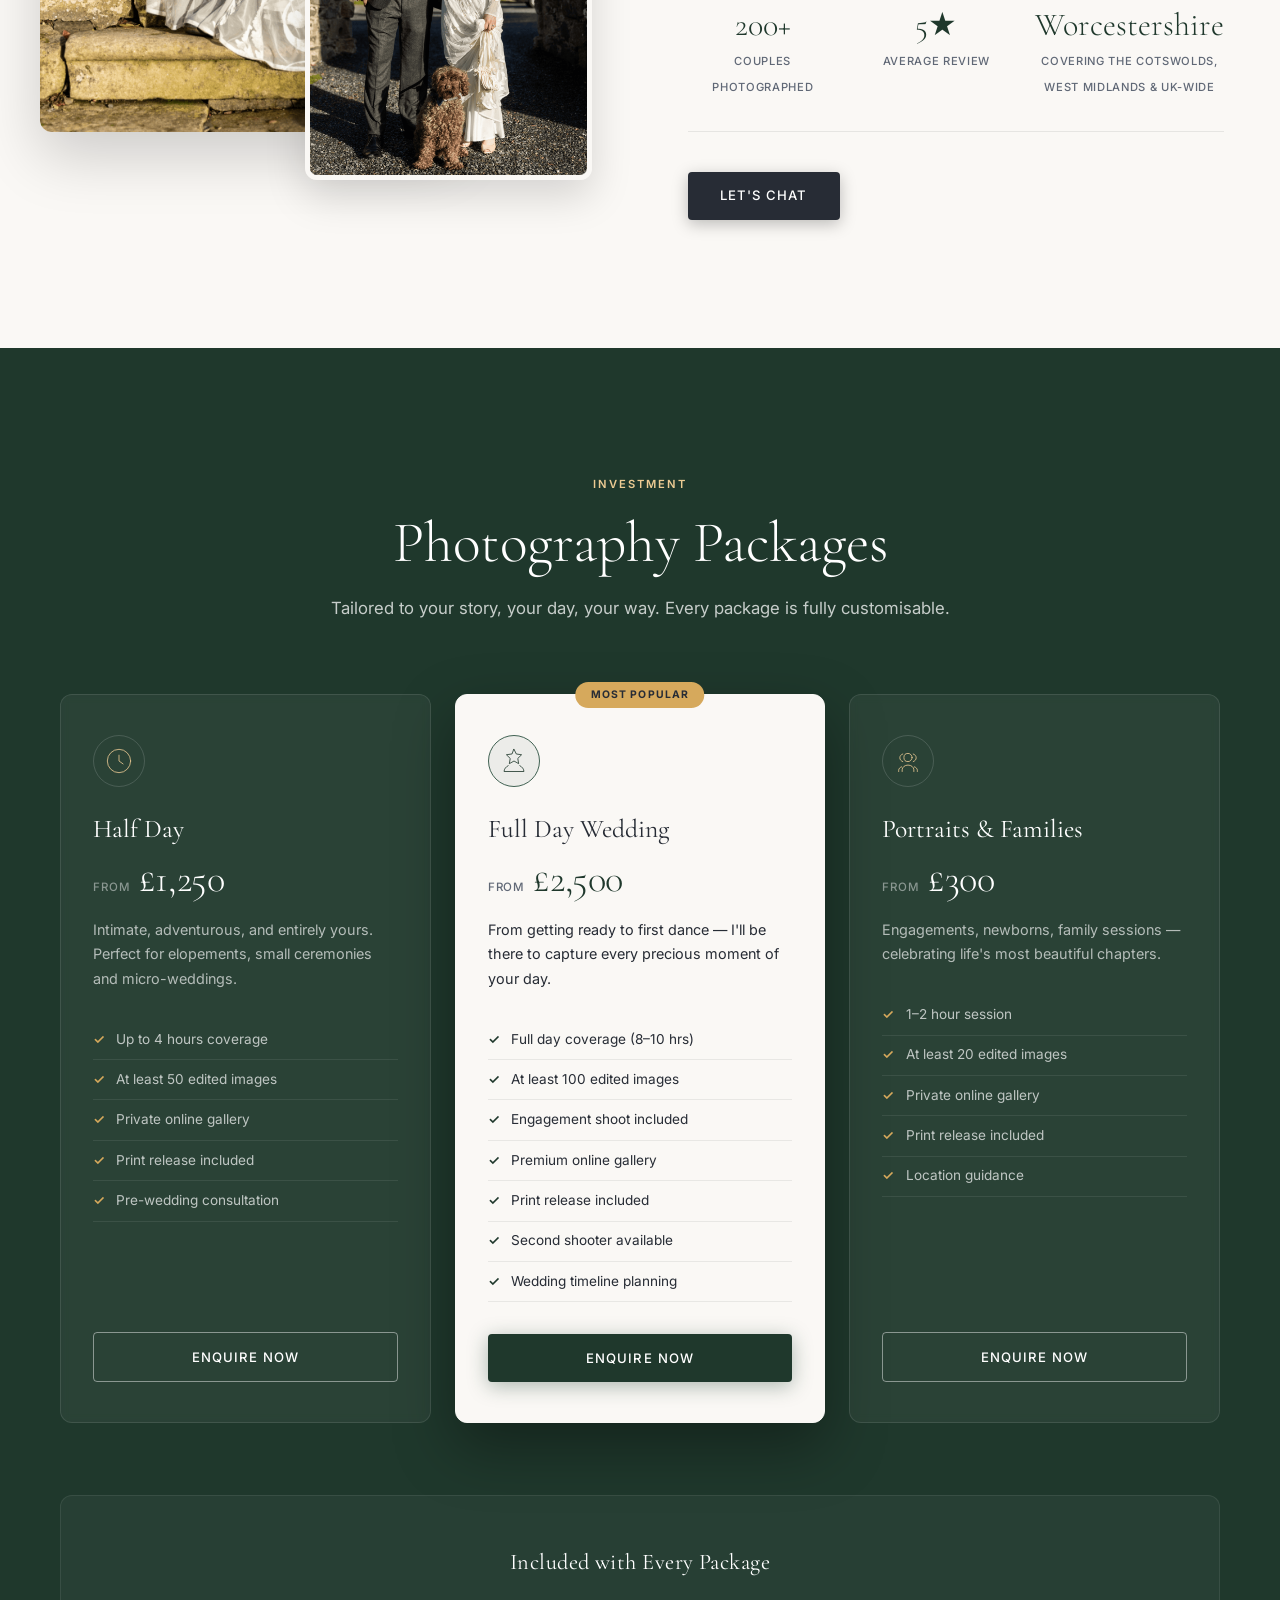
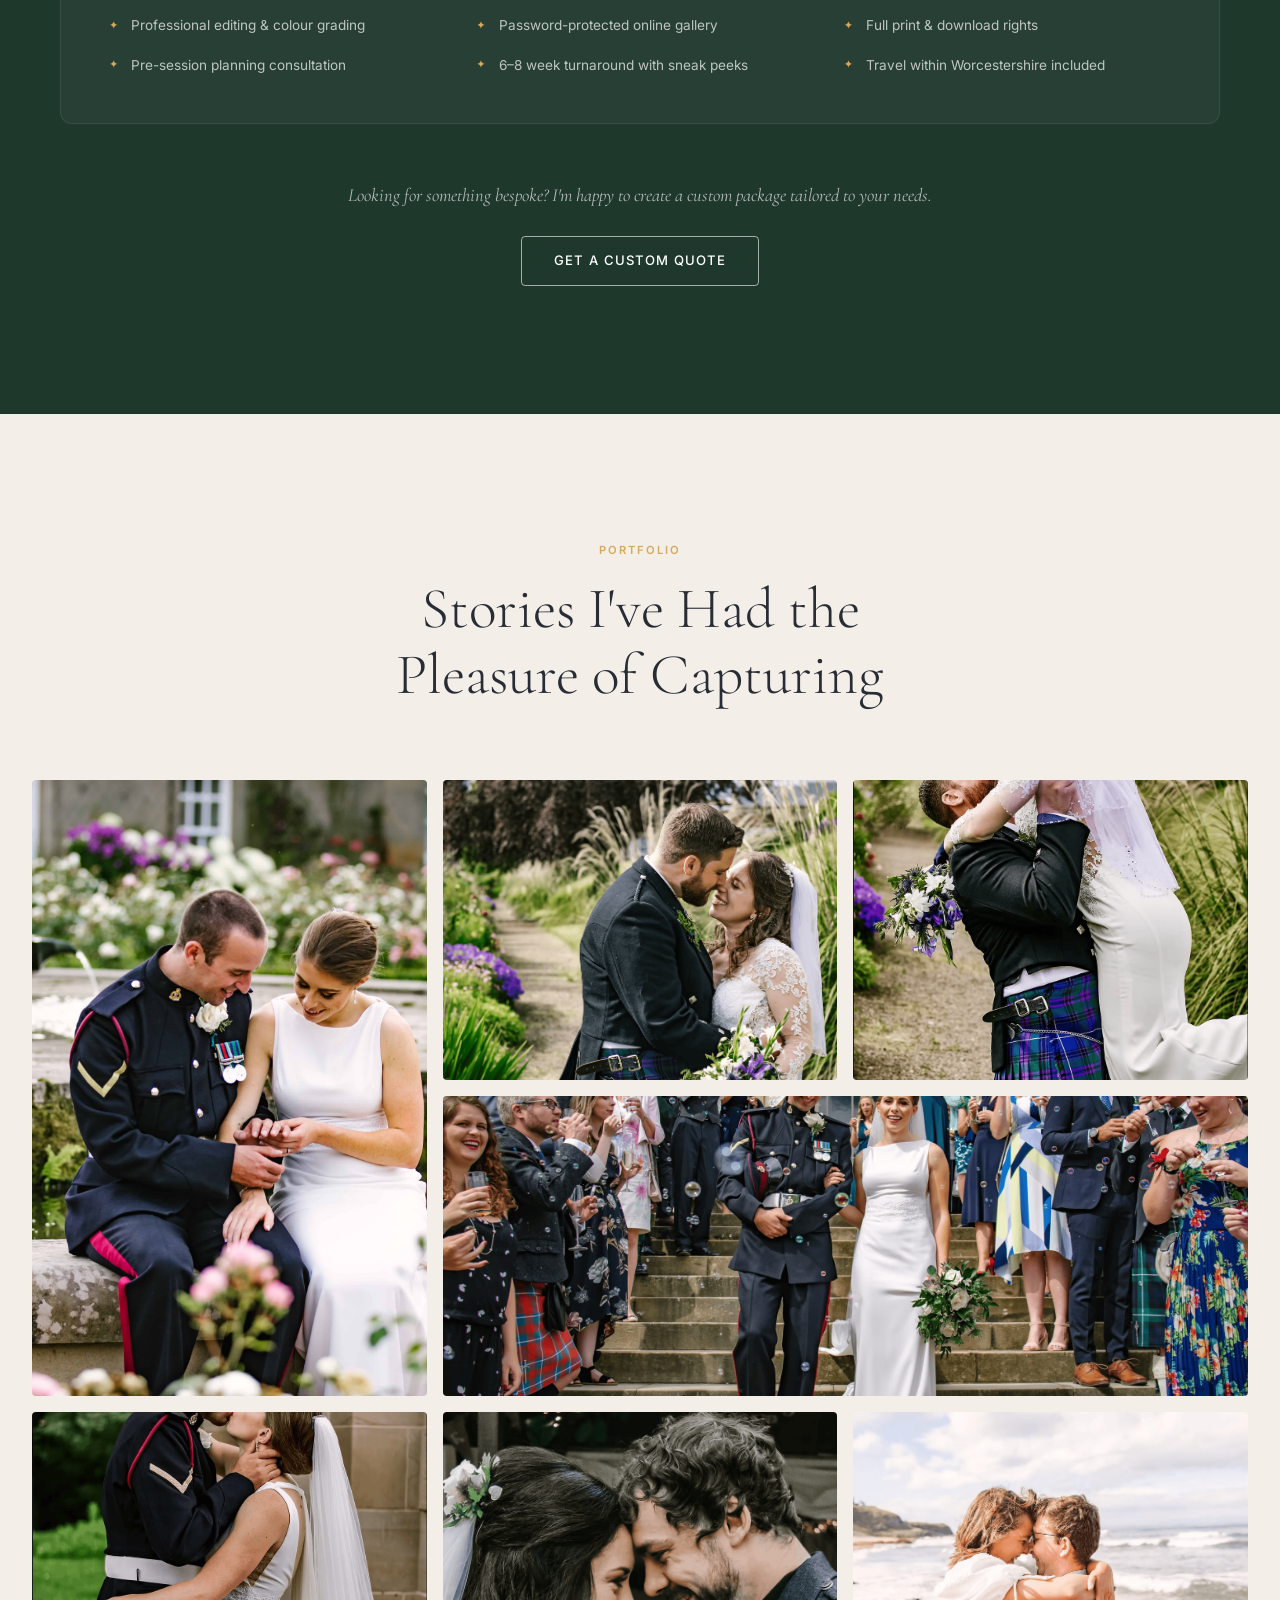
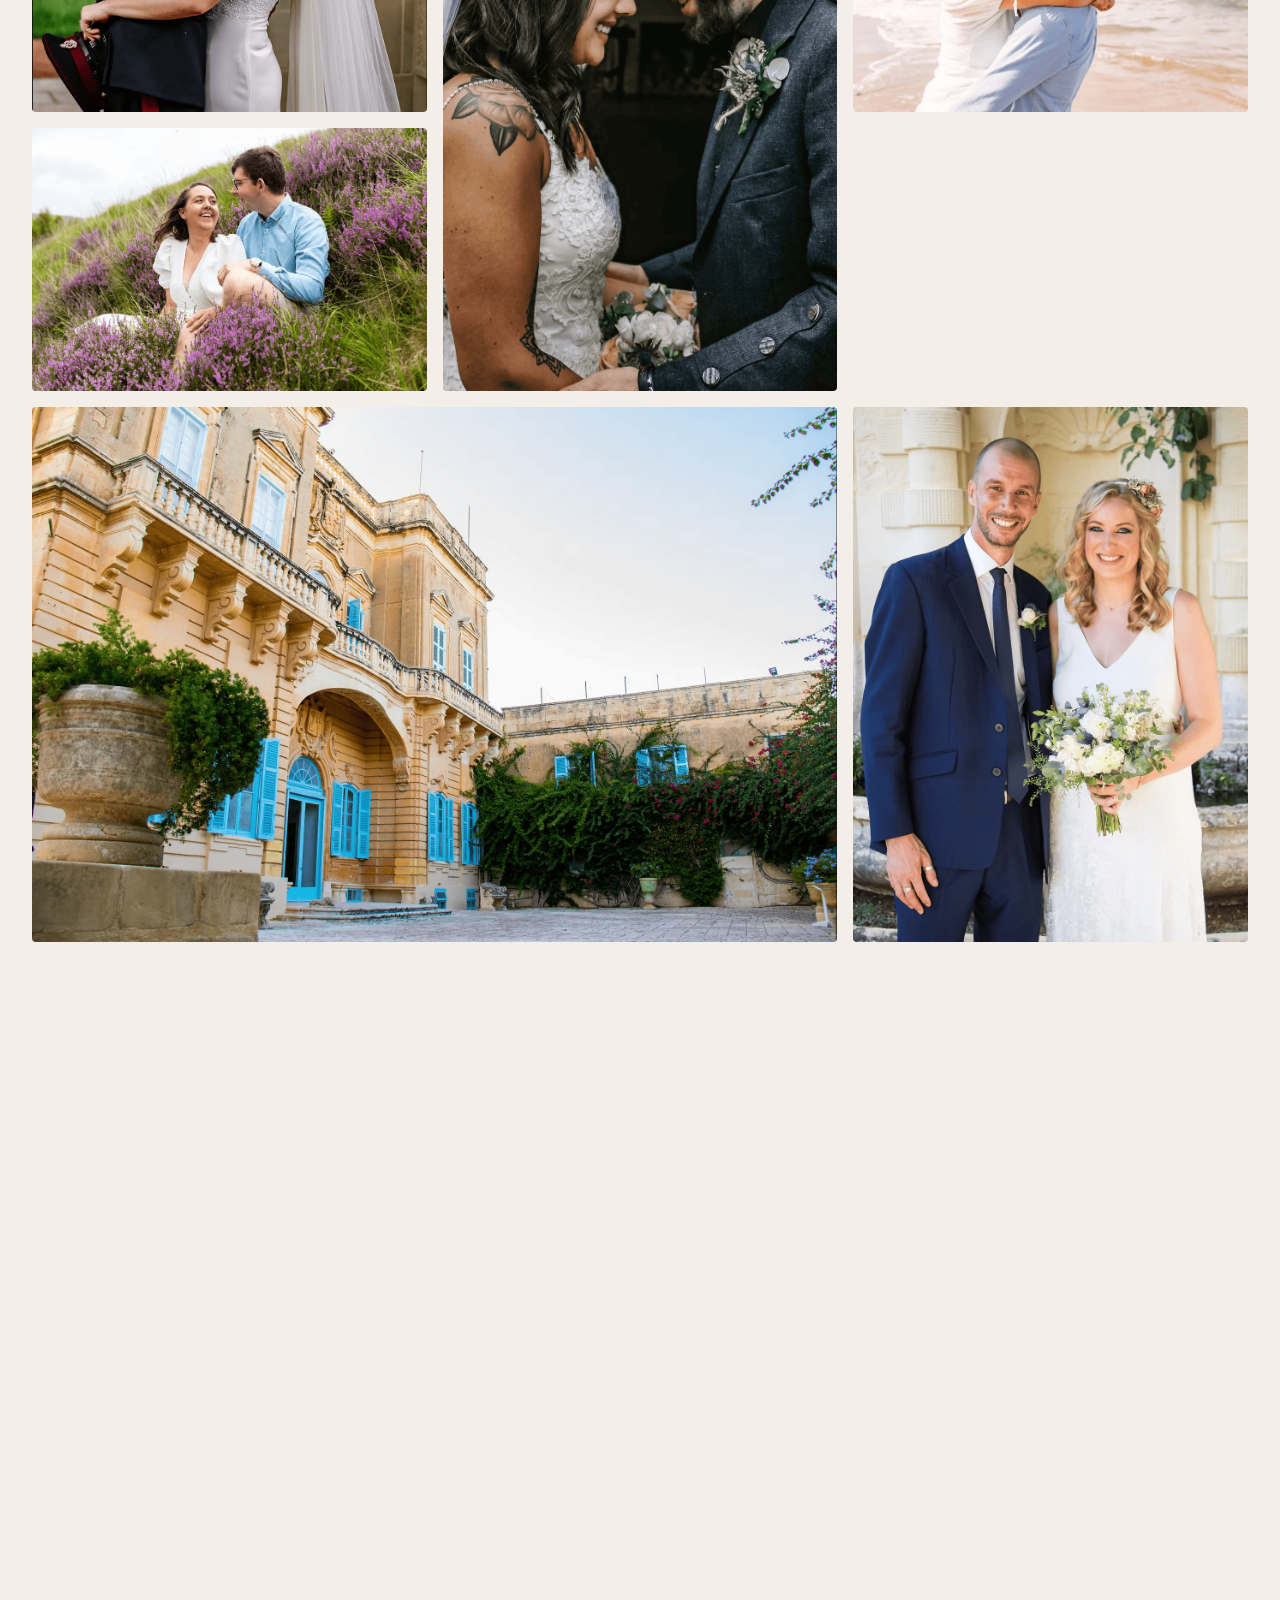
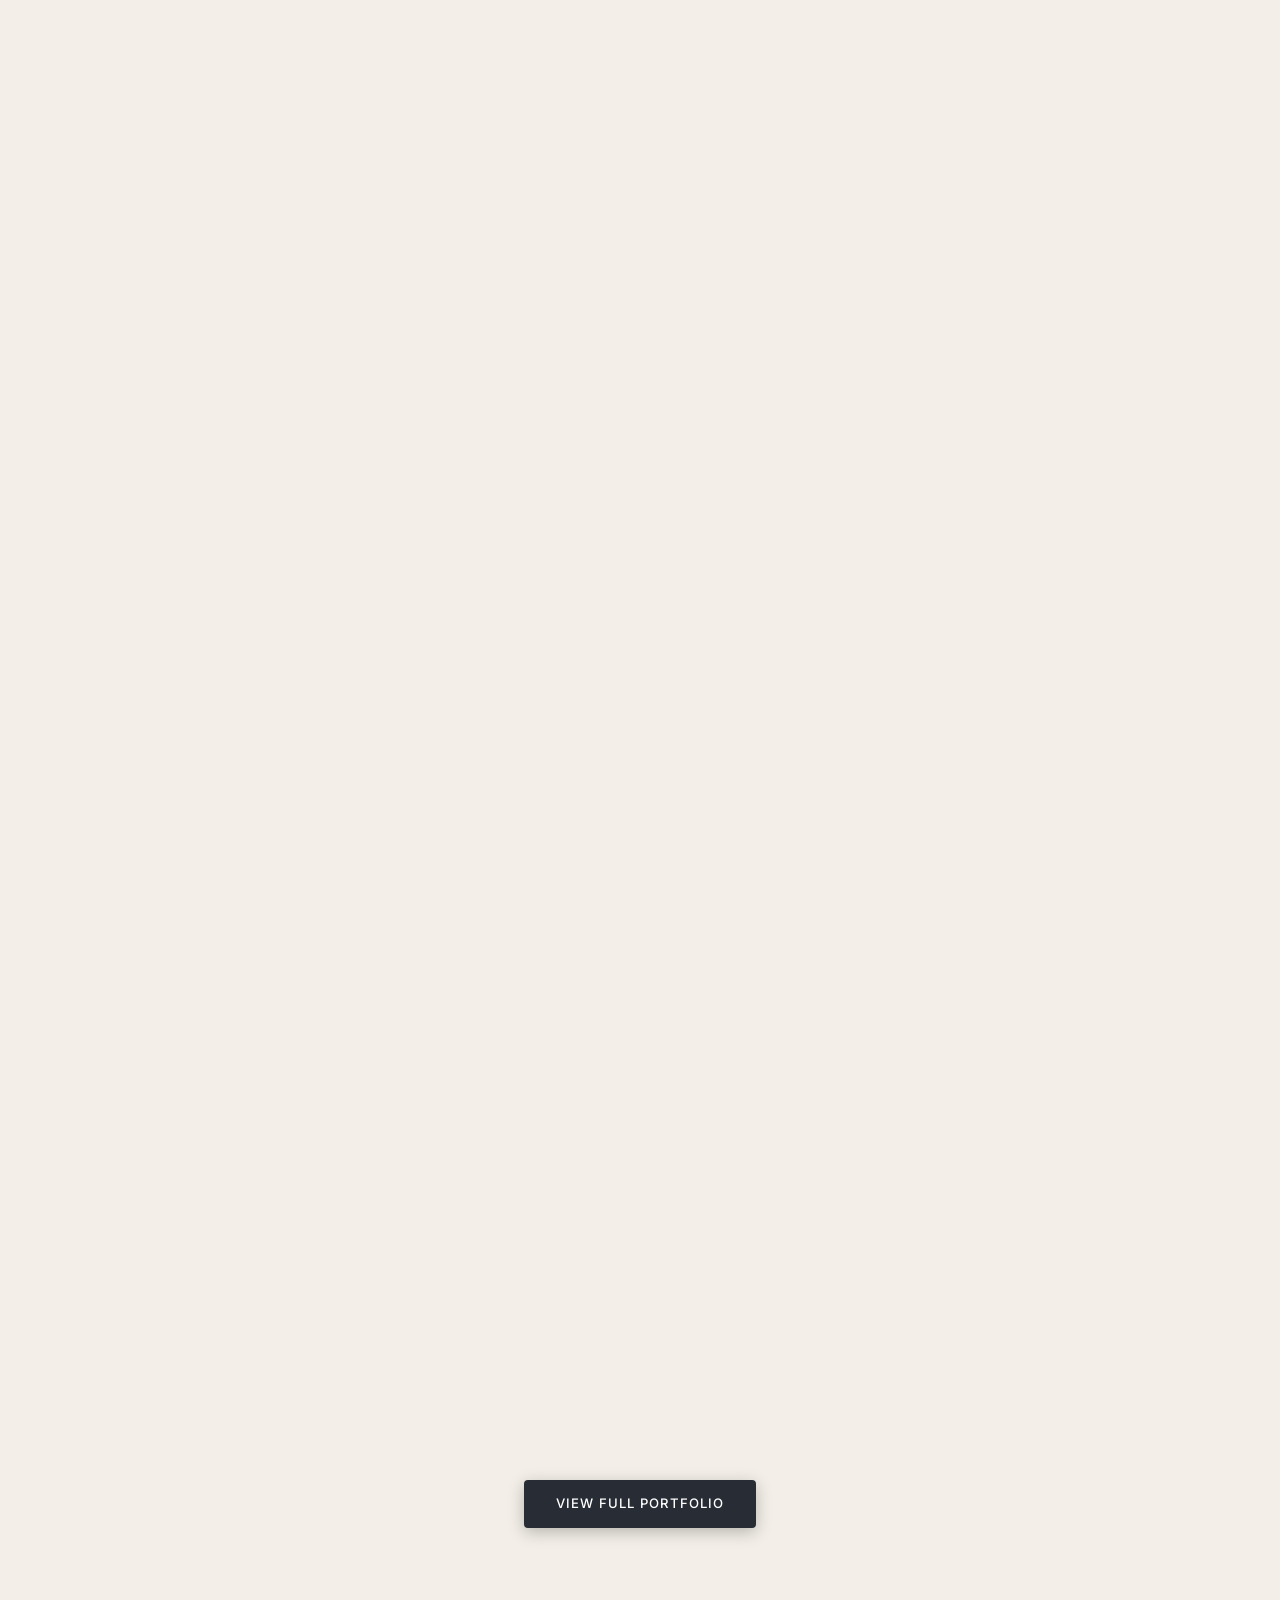
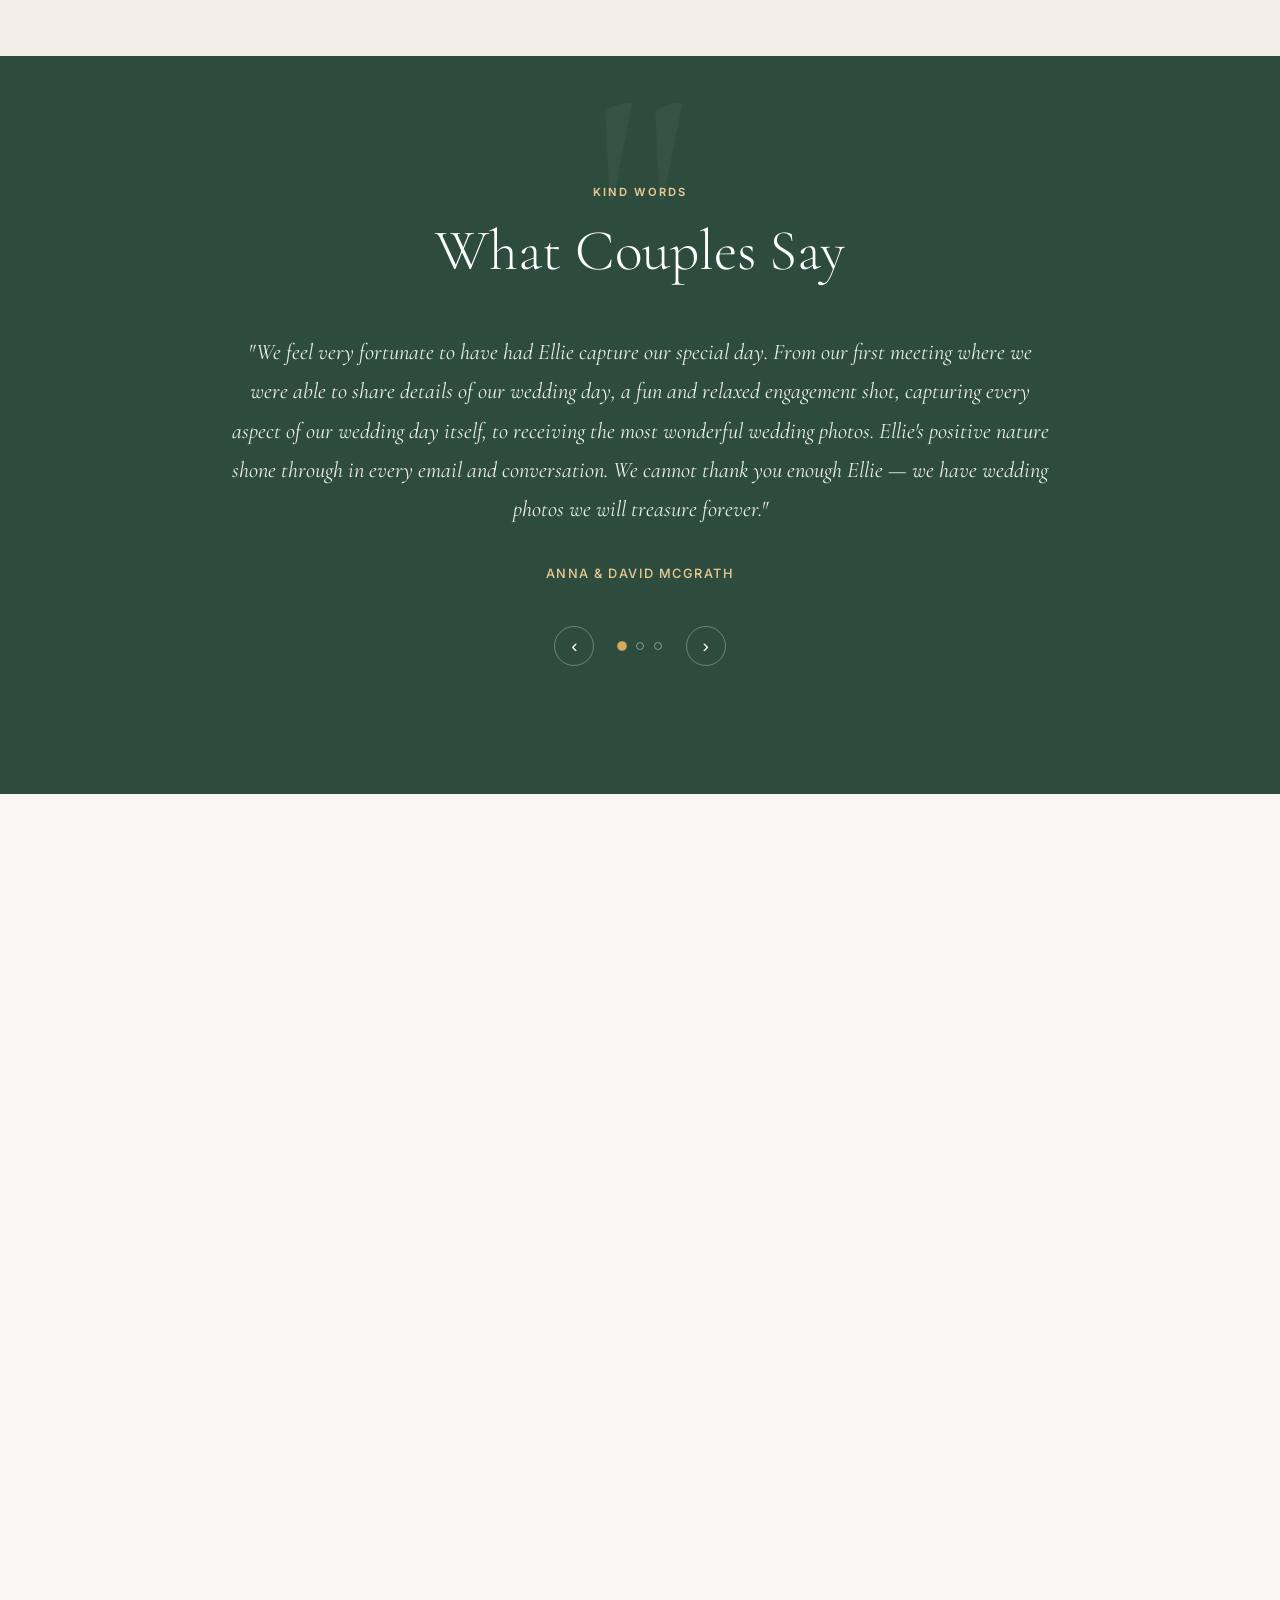
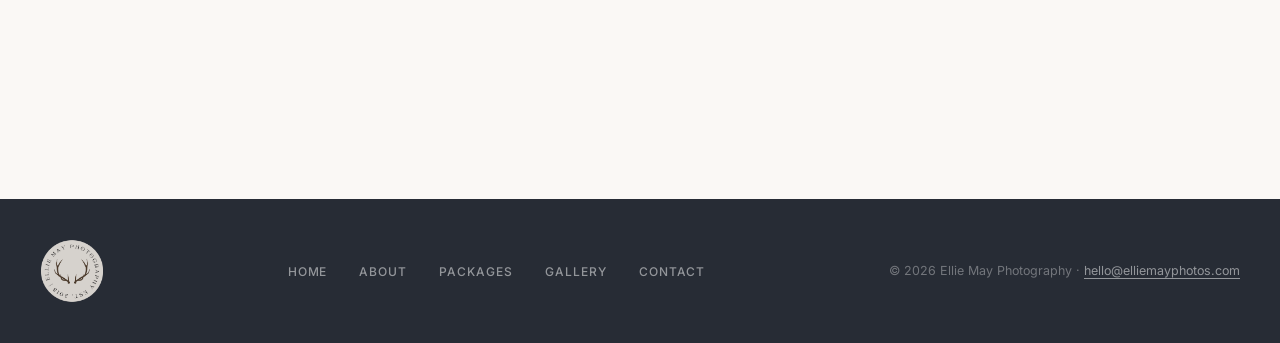
==== commit 53b974bf: "Update pricing: half day from £1,250 (50+ images), full day from £2,500 (100+ images), portraits fro" ====
--- a/index.html
+++ b/index.html
@@ -86,7 +86,7 @@
         "name": "How much does a wedding photographer in Worcestershire cost?",
         "acceptedAnswer": {
           "@type": "Answer",
-          "text": "Wedding photography packages with Ellie May Photography start from £1,800 for half-day coverage (up to 4 hours with 150+ edited images), from £3,000 for full-day wedding coverage (8–10 hours with 400+ edited images and an engagement shoot included), and from £1,000 for portrait and family sessions. Contact us for a personalised quote."
+          "text": "Wedding photography packages with Ellie May Photography start from £1,250 for half-day coverage (up to 4 hours with at least 50 edited images), from £2,500 for full-day wedding coverage (8–10 hours with at least 100 edited images and an engagement shoot included), and from £300 for portrait and family sessions (at least 20 edited images). Contact us for a personalised quote."
         }
       },
       {
@@ -215,12 +215,12 @@
         <h3 class="pkg-title">Half Day</h3>
         <div class="pkg-price">
           <span class="pkg-from">from</span>
-          <span class="pkg-amount">£1,800</span>
+          <span class="pkg-amount">£1,250</span>
         </div>
         <p class="pkg-desc">Intimate, adventurous, and entirely yours. Perfect for elopements, small ceremonies and micro-weddings.</p>
         <ul class="pkg-list">
           <li>Up to 4 hours coverage</li>
-          <li>150+ edited images</li>
+          <li>At least 50 edited images</li>
           <li>Private online gallery</li>
           <li>Print release included</li>
           <li>Pre-wedding consultation</li>
@@ -237,12 +237,12 @@
         <h3 class="pkg-title">Full Day Wedding</h3>
         <div class="pkg-price">
           <span class="pkg-from">from</span>
-          <span class="pkg-amount">£3,000</span>
+          <span class="pkg-amount">£2,500</span>
         </div>
         <p class="pkg-desc">From getting ready to first dance — I'll be there to capture every precious moment of your day.</p>
         <ul class="pkg-list">
           <li>Full day coverage (8–10 hrs)</li>
-          <li>400+ edited images</li>
+          <li>At least 100 edited images</li>
           <li>Engagement shoot included</li>
           <li>Premium online gallery</li>
           <li>Print release included</li>
@@ -260,12 +260,12 @@
         <h3 class="pkg-title">Portraits & Families</h3>
         <div class="pkg-price">
           <span class="pkg-from">from</span>
-          <span class="pkg-amount">£1,000</span>
+          <span class="pkg-amount">£300</span>
         </div>
         <p class="pkg-desc">Engagements, newborns, family sessions — celebrating life's most beautiful chapters.</p>
         <ul class="pkg-list">
           <li>1–2 hour session</li>
-          <li>60+ edited images</li>
+          <li>At least 20 edited images</li>
           <li>Private online gallery</li>
           <li>Print release included</li>
           <li>Location guidance</li>
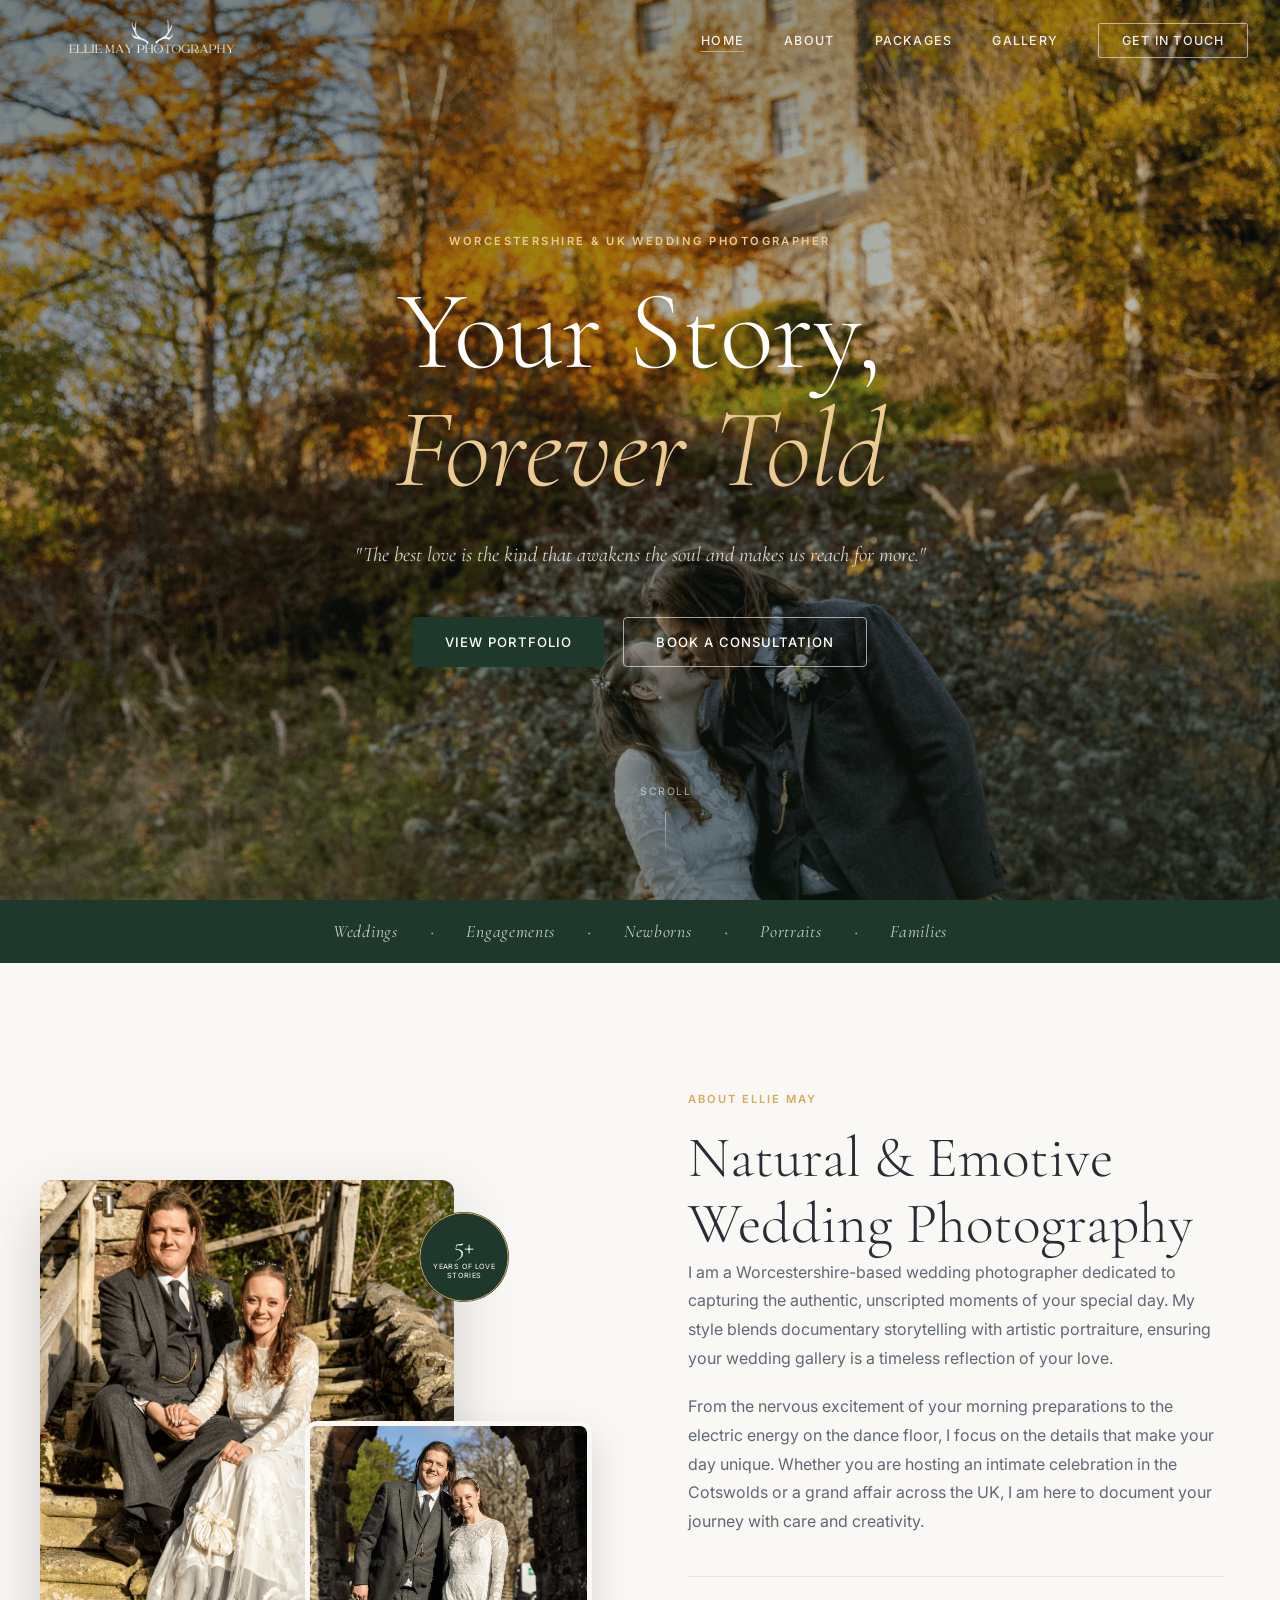
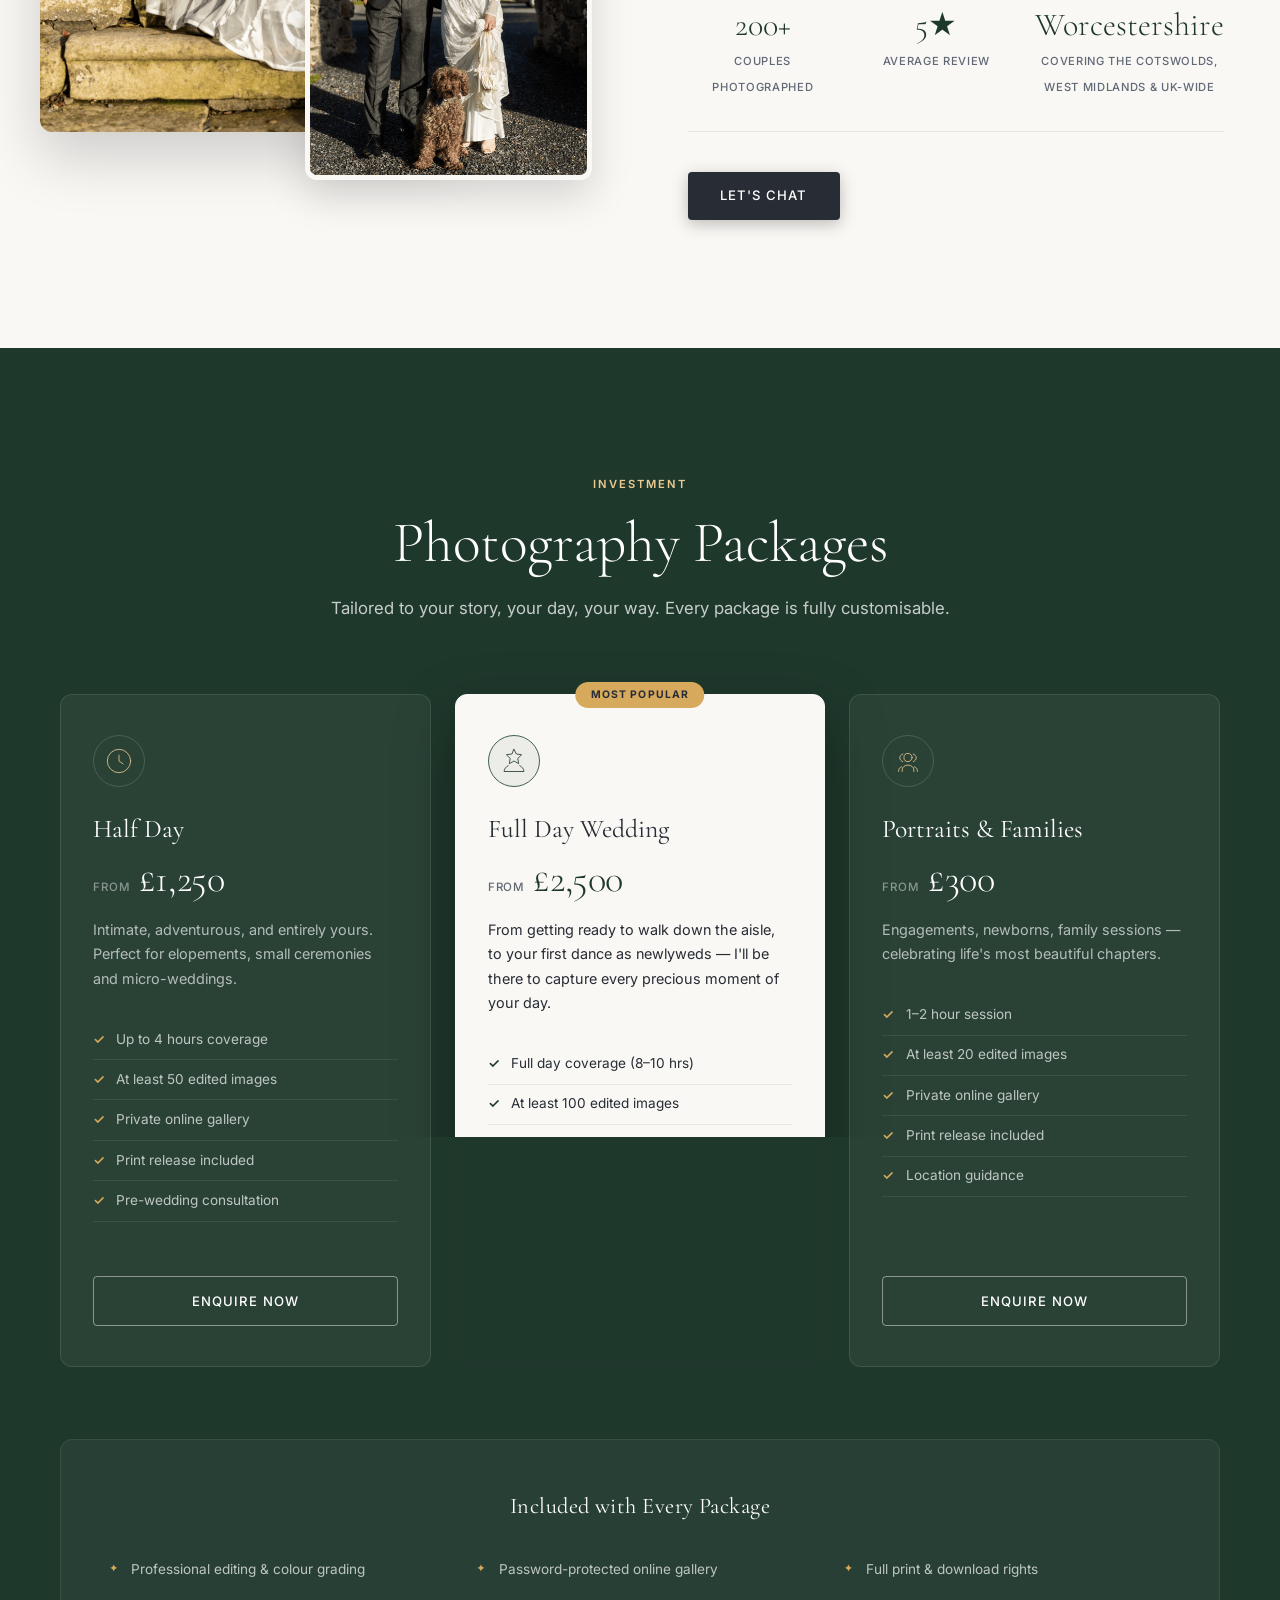
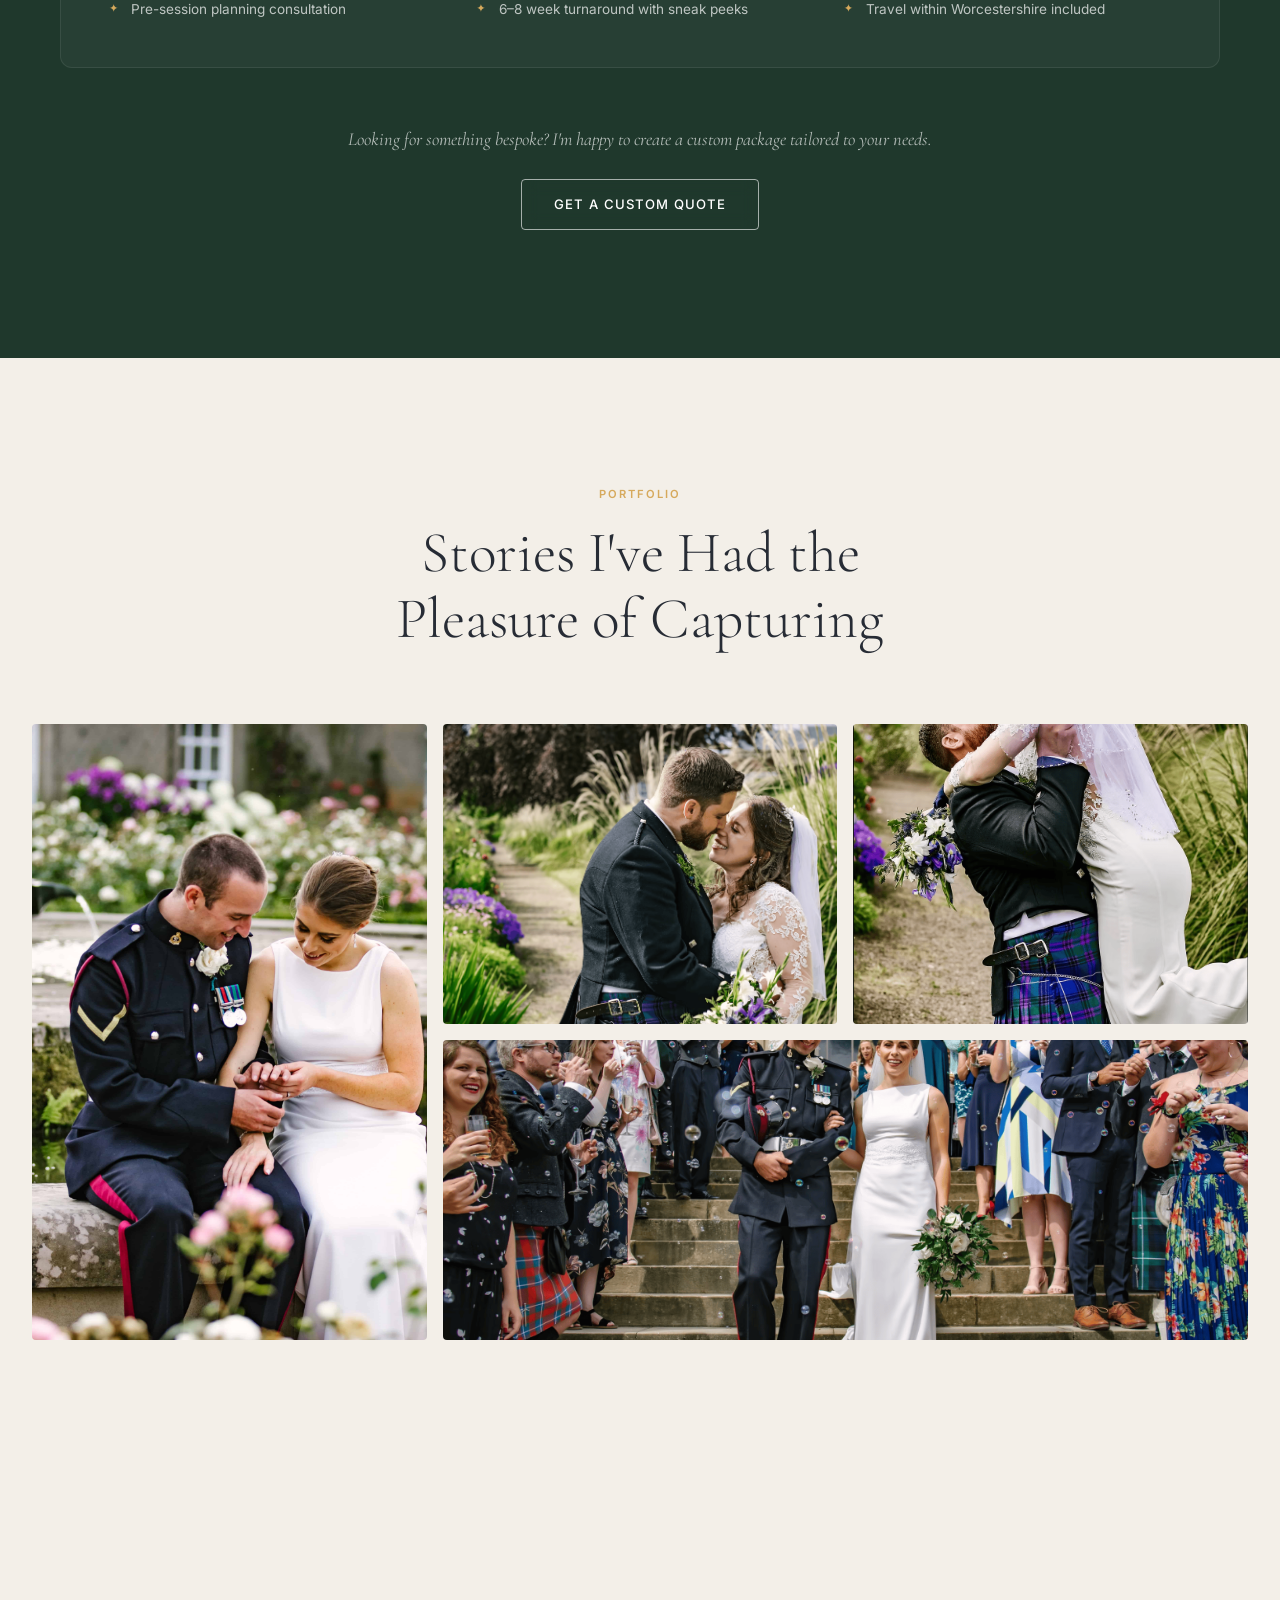
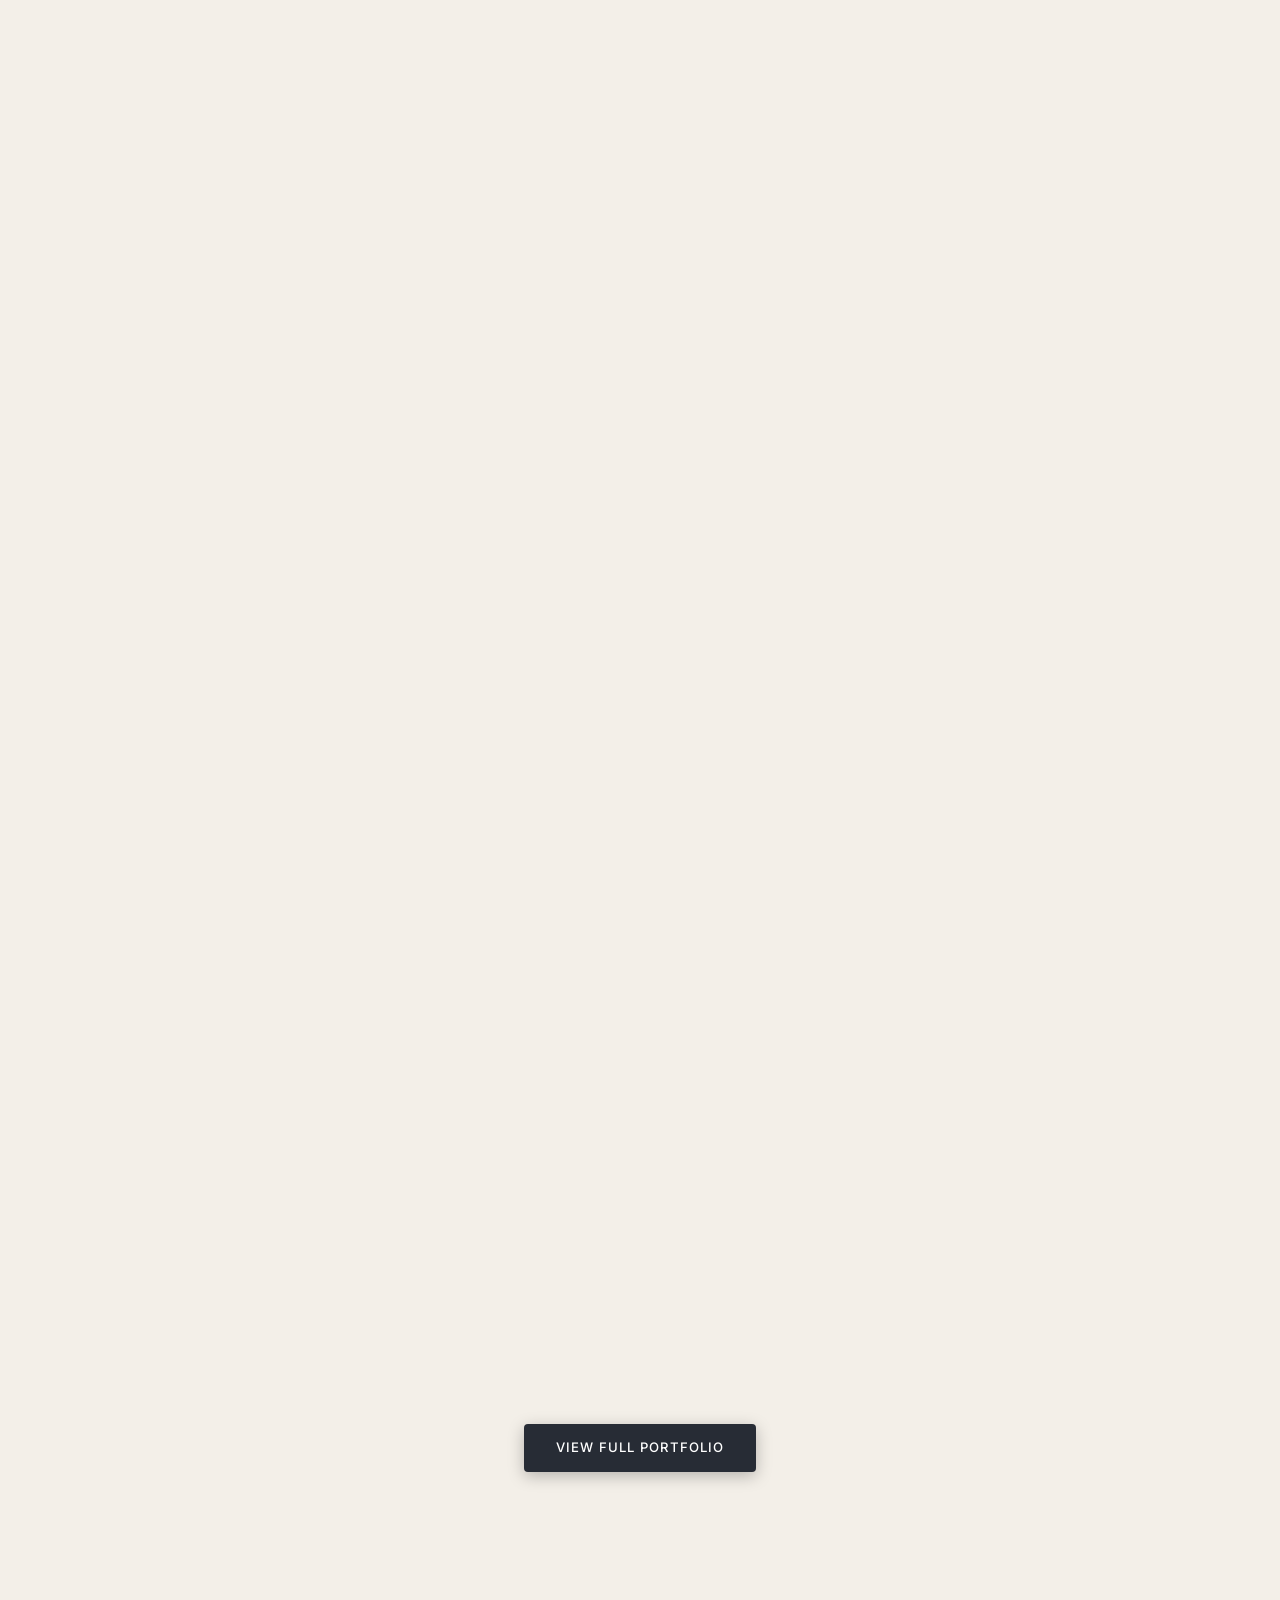
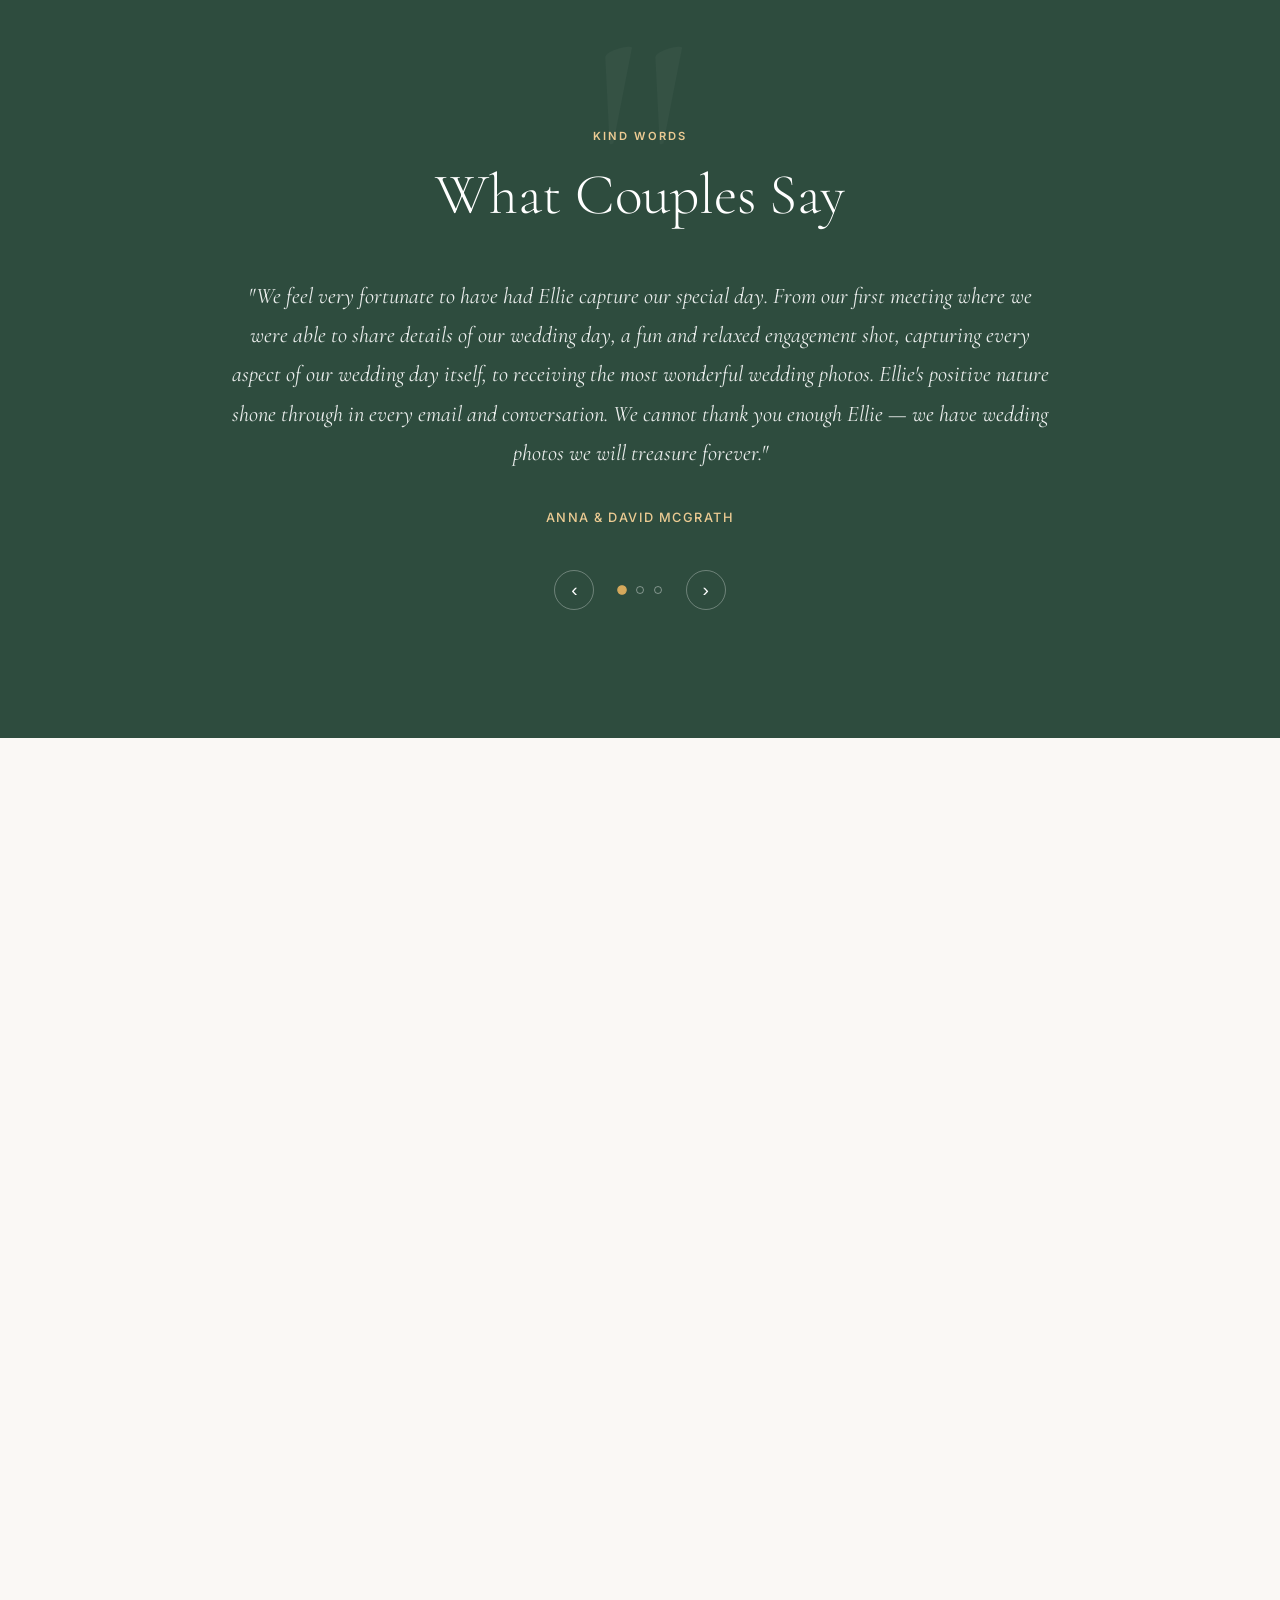
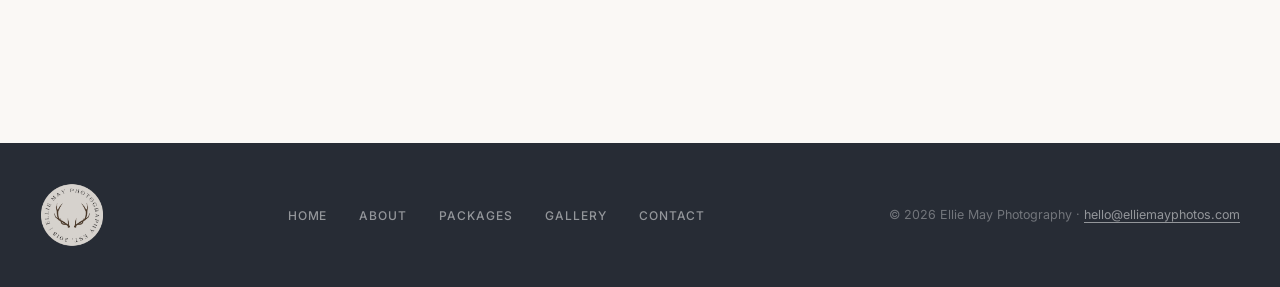
==== commit 9601c848: "Update full day wedding package: remove engagement shoot & second shooter, private gallery, revised " ====
--- a/index.html
+++ b/index.html
@@ -86,7 +86,7 @@
         "name": "How much does a wedding photographer in Worcestershire cost?",
         "acceptedAnswer": {
           "@type": "Answer",
-          "text": "Wedding photography packages with Ellie May Photography start from £1,250 for half-day coverage (up to 4 hours with at least 50 edited images), from £2,500 for full-day wedding coverage (8–10 hours with at least 100 edited images and an engagement shoot included), and from £300 for portrait and family sessions (at least 20 edited images). Contact us for a personalised quote."
+          "text": "Wedding photography packages with Ellie May Photography start from £1,250 for half-day coverage (up to 4 hours with at least 50 edited images), from £2,500 for full-day wedding coverage (8–10 hours with at least 100 edited images), and from £300 for portrait and family sessions (at least 20 edited images). Contact us for a personalised quote."
         }
       },
       {
@@ -239,14 +239,12 @@
           <span class="pkg-from">from</span>
           <span class="pkg-amount">£2,500</span>
         </div>
-        <p class="pkg-desc">From getting ready to first dance — I'll be there to capture every precious moment of your day.</p>
+        <p class="pkg-desc">From getting ready to walk down the aisle, to your first dance as newlyweds — I'll be there to capture every precious moment of your day.</p>
         <ul class="pkg-list">
           <li>Full day coverage (8–10 hrs)</li>
           <li>At least 100 edited images</li>
-          <li>Engagement shoot included</li>
-          <li>Premium online gallery</li>
+          <li>Private online gallery</li>
           <li>Print release included</li>
-          <li>Second shooter available</li>
           <li>Wedding timeline planning</li>
         </ul>
         <a href="#contact" class="btn btn-primary pkg-btn" id="pkg-wedding-btn">Enquire Now</a>
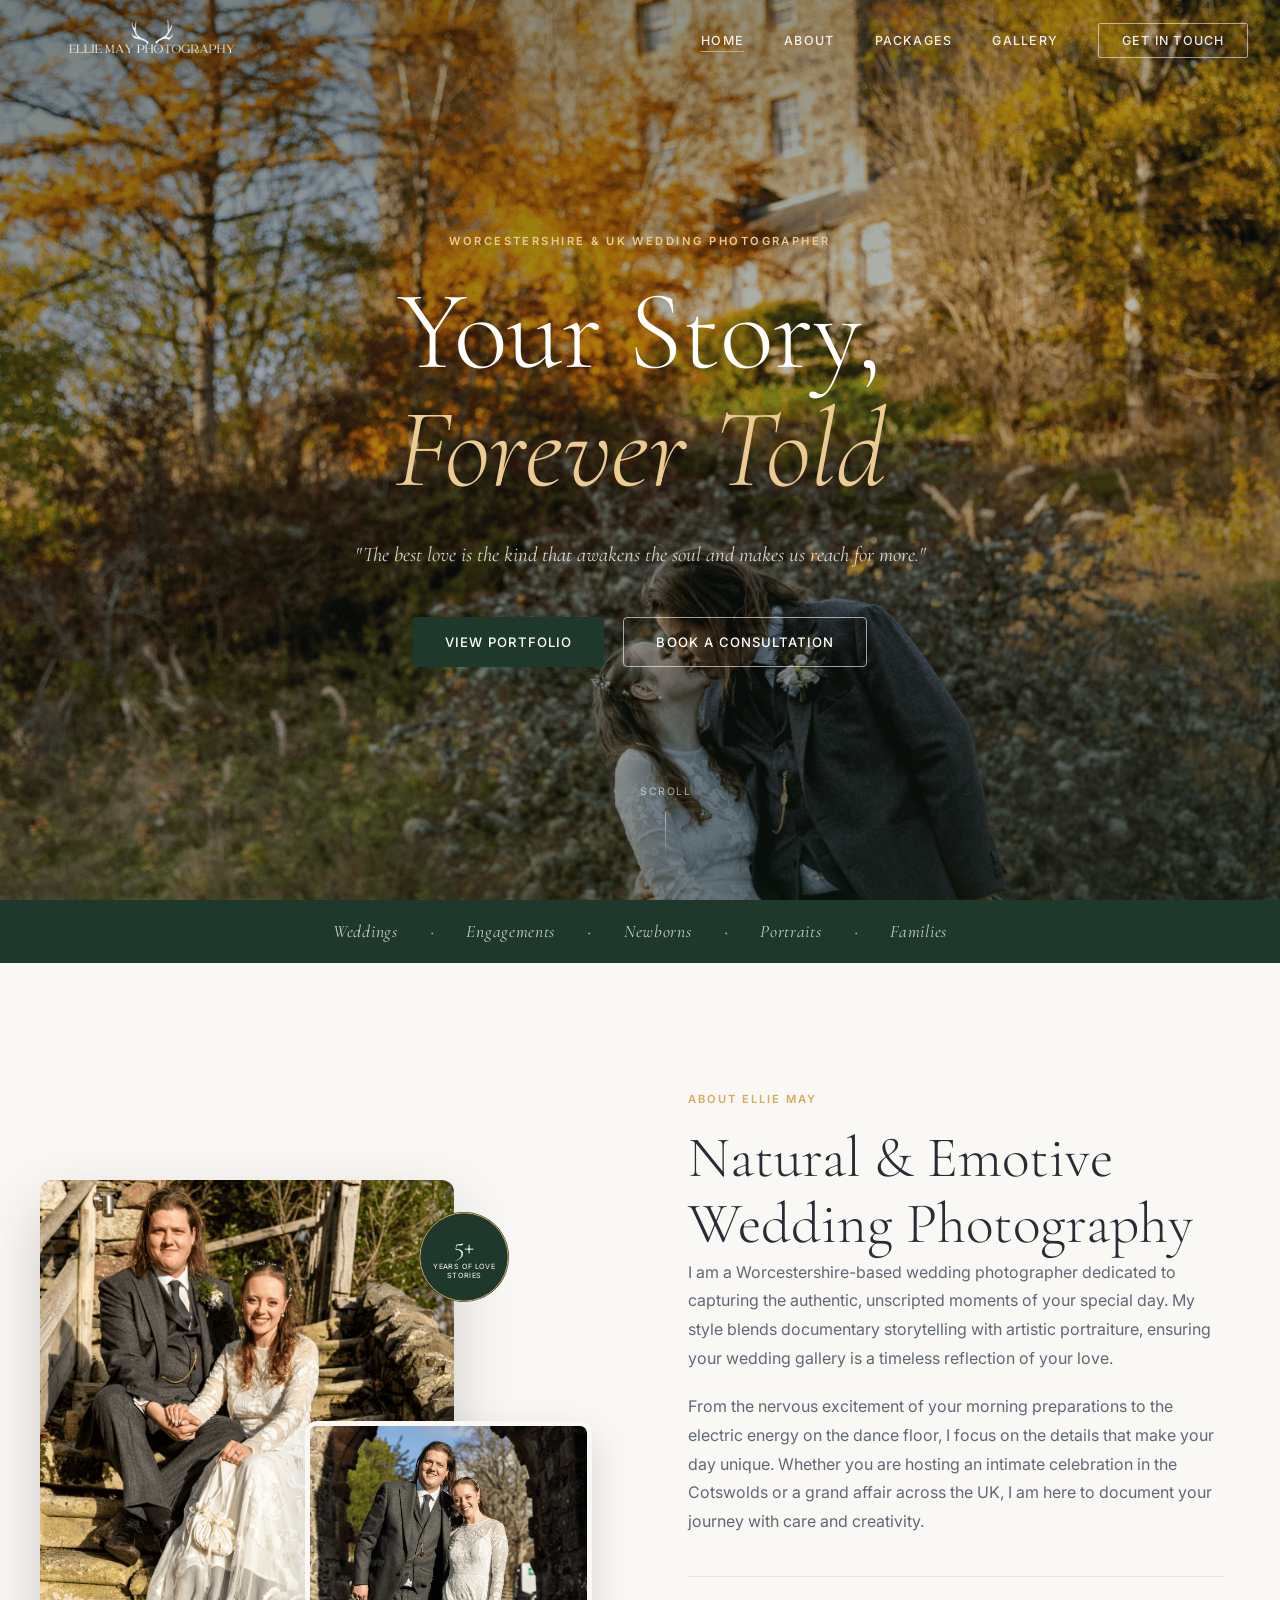
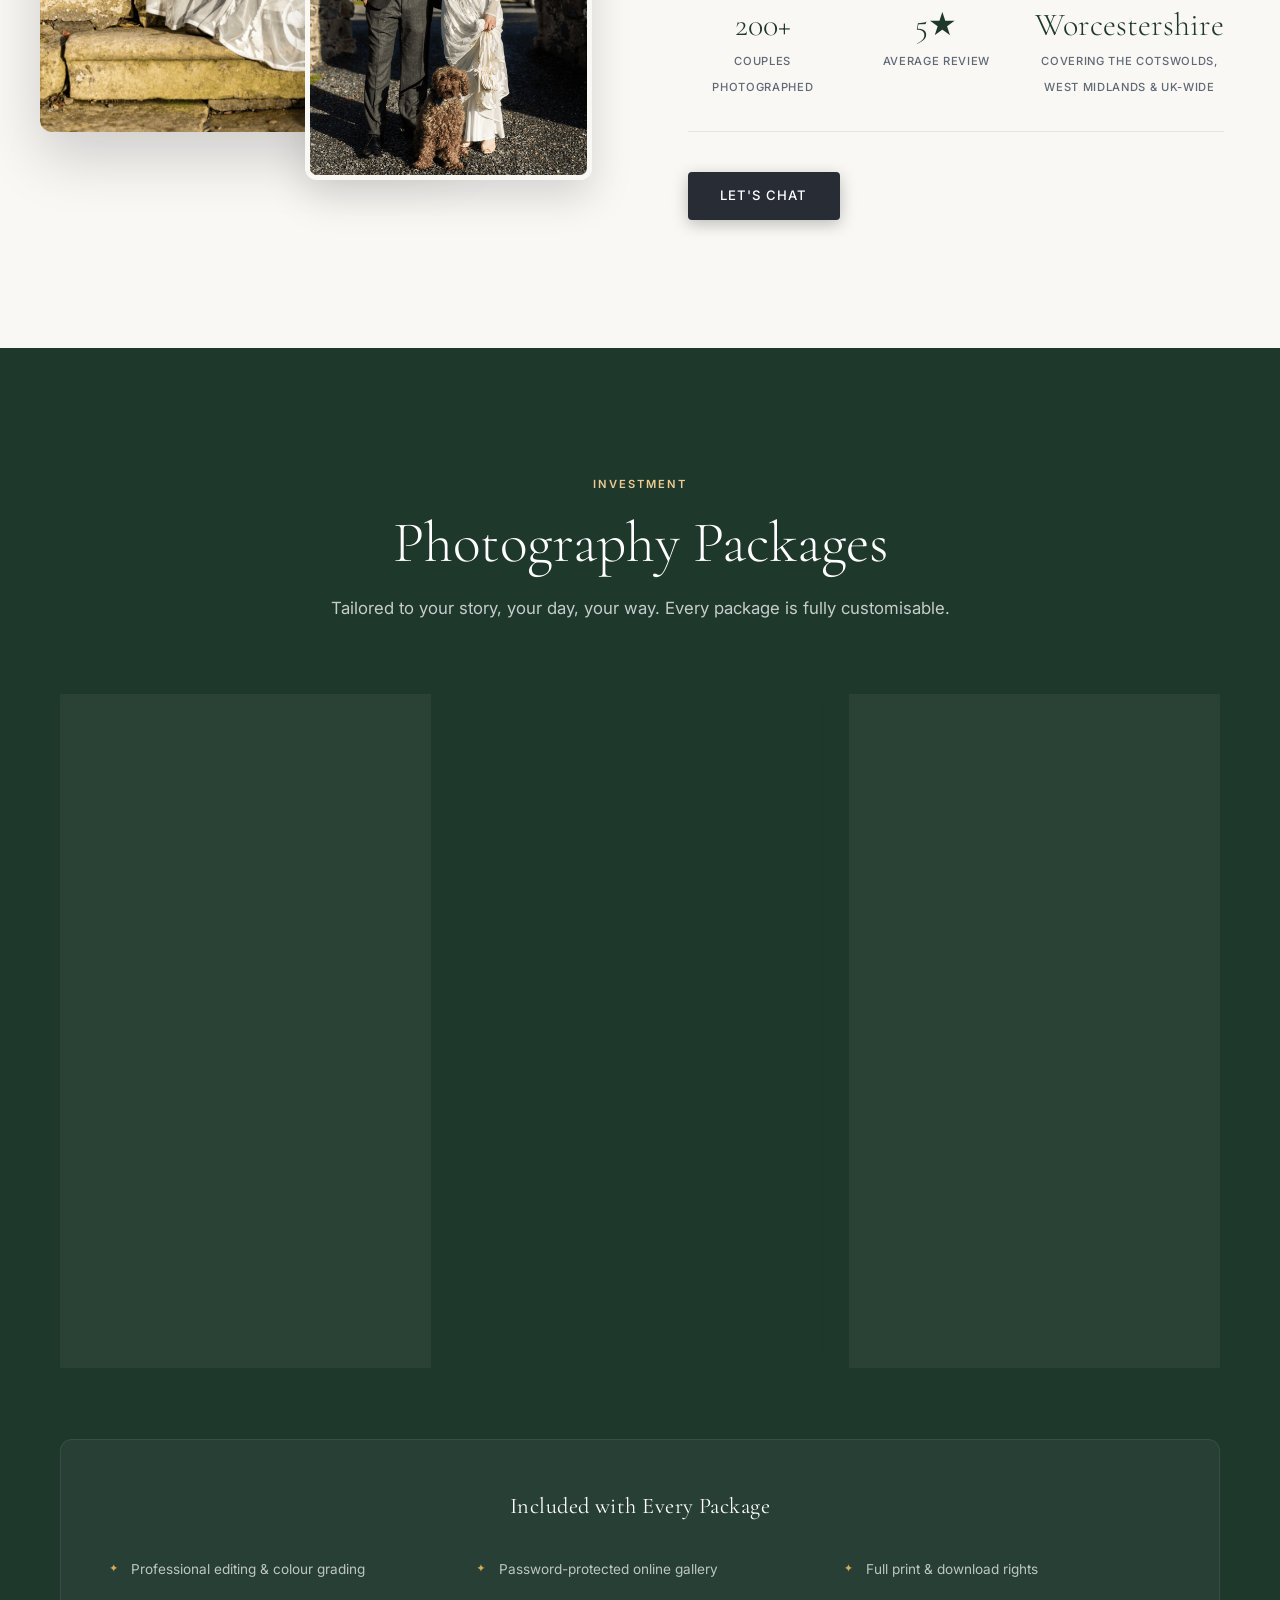
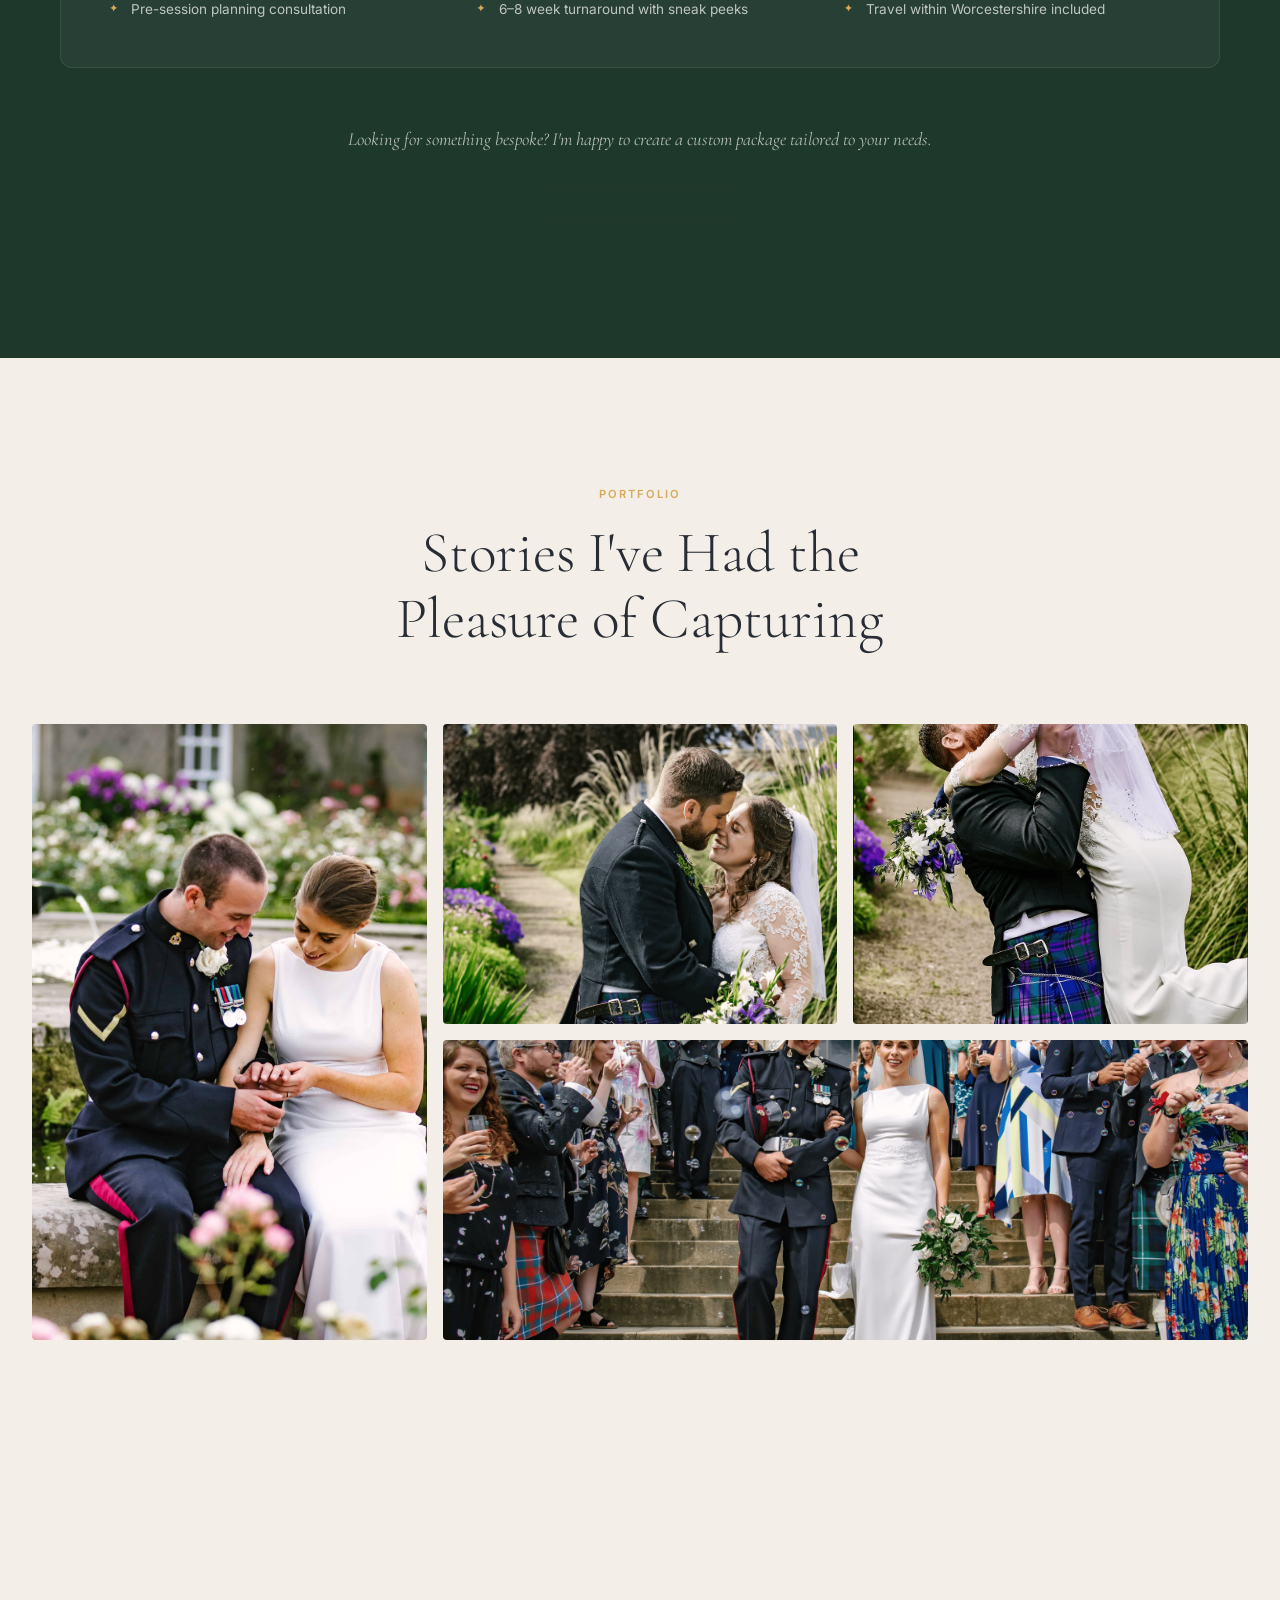
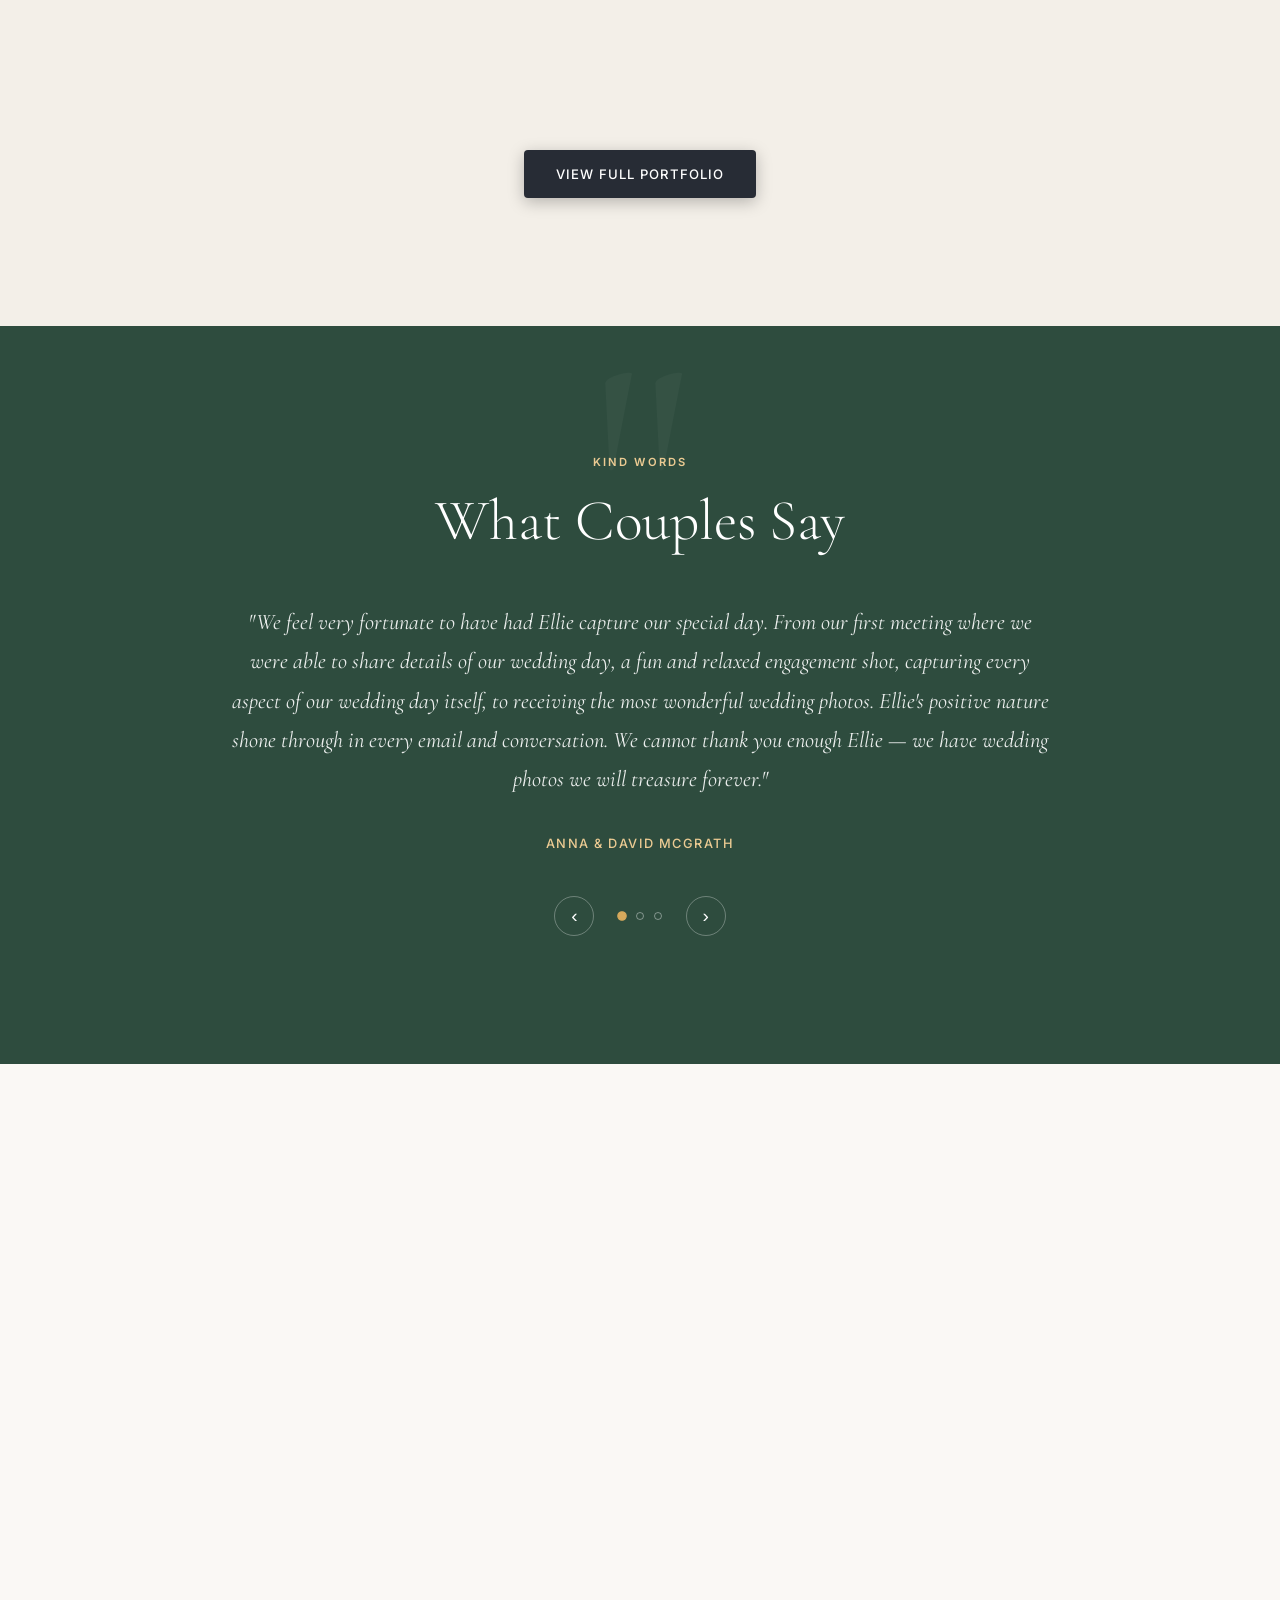
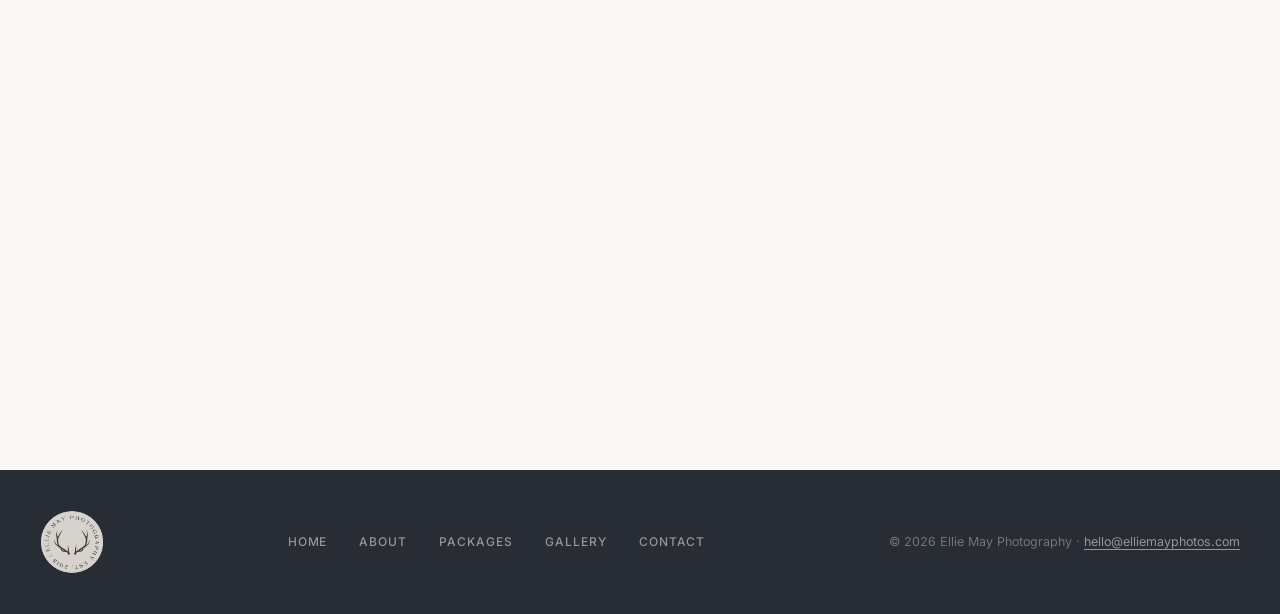
==== commit b3d897cb: "Add new wedding and family portrait images to gallery" ====
--- a/index.html
+++ b/index.html
@@ -451,6 +451,76 @@
           <p class="gallery-name">Anna &amp; David</p>
         </div>
       </div>
+      <div class="gallery-item tall" id="gal-21">
+        <img src="Images/Anna and David-9622.jpg" alt="Anna &amp; David — bride holding her bouquet beneath a wooden gothic arch" loading="lazy" />
+        <div class="gallery-overlay">
+          <span class="gallery-category">Wedding</span>
+          <p class="gallery-name">Anna &amp; David — The Bride</p>
+        </div>
+      </div>
+      <div class="gallery-item wide" id="gal-22">
+        <img src="Images/Anna and David-1205.jpg" alt="Anna &amp; David — military groom and bride sharing a kiss beside a fountain in the rose garden" loading="lazy" />
+        <div class="gallery-overlay">
+          <span class="gallery-category">Wedding</span>
+          <p class="gallery-name">Anna &amp; David — Rose Garden</p>
+        </div>
+      </div>
+      <div class="gallery-item tall" id="gal-23">
+        <img src="Images/Anna and David-0737.jpg" alt="Anna &amp; David — black and white kiss between military groom and bride beneath stone pillars" loading="lazy" />
+        <div class="gallery-overlay">
+          <span class="gallery-category">Wedding</span>
+          <p class="gallery-name">Anna &amp; David — Just Married</p>
+        </div>
+      </div>
+      <div class="gallery-item tall" id="gal-24">
+        <img src="Images/Anna and David-0670.jpg" alt="Anna &amp; David — black and white photo of military groom and bride walking towards a stone archway" loading="lazy" />
+        <div class="gallery-overlay">
+          <span class="gallery-category">Wedding</span>
+          <p class="gallery-name">Anna &amp; David — Garden Walk</p>
+        </div>
+      </div>
+      <div class="gallery-item wide" id="gal-25">
+        <img src="Images/Anna and David-0198.jpg" alt="Anna &amp; David — grand stately home with wedding guests gathered on the steps and rose garden" loading="lazy" />
+        <div class="gallery-overlay">
+          <span class="gallery-category">Venue</span>
+          <p class="gallery-name">Anna &amp; David — The Venue</p>
+        </div>
+      </div>
+      <div class="gallery-item" id="gal-26">
+        <img src="Images/_MG_7319.jpg" alt="Two young sisters sitting together and pulling playful faces in front of a rose bush" loading="lazy" />
+        <div class="gallery-overlay">
+          <span class="gallery-category">Family</span>
+          <p class="gallery-name">Sisters</p>
+        </div>
+      </div>
+      <div class="gallery-item" id="gal-27">
+        <img src="Images/_MG_7324.jpg" alt="Two young sisters being silly in a summer garden, one giggling and one hiding her face" loading="lazy" />
+        <div class="gallery-overlay">
+          <span class="gallery-category">Family</span>
+          <p class="gallery-name">Giggles</p>
+        </div>
+      </div>
+      <div class="gallery-item wide" id="gal-28">
+        <img src="Images/_MG_7608.jpg" alt="Whole family running together and laughing across a sunny walled garden lawn" loading="lazy" />
+        <div class="gallery-overlay">
+          <span class="gallery-category">Family</span>
+          <p class="gallery-name">Family Fun</p>
+        </div>
+      </div>
+      <div class="gallery-item wide" id="gal-29">
+        <img src="Images/_MG_7768.jpg" alt="Multi-generational family laughing together among roses and foxgloves in a walled garden" loading="lazy" />
+        <div class="gallery-overlay">
+          <span class="gallery-category">Family</span>
+          <p class="gallery-name">Family Portrait</p>
+        </div>
+      </div>
+      <div class="gallery-item wide" id="gal-30">
+        <img src="Images/_MG_7535.jpg" alt="Family gathered smiling in a green garden doorway framed by foxgloves and stone walls" loading="lazy" />
+        <div class="gallery-overlay">
+          <span class="gallery-category">Family</span>
+          <p class="gallery-name">The Whole Family</p>
+        </div>
+      </div>
     </div>
     <div class="gallery-cta">
       <a href="#contact" class="btn btn-dark" id="gallery-cta-btn">View Full Portfolio</a>
